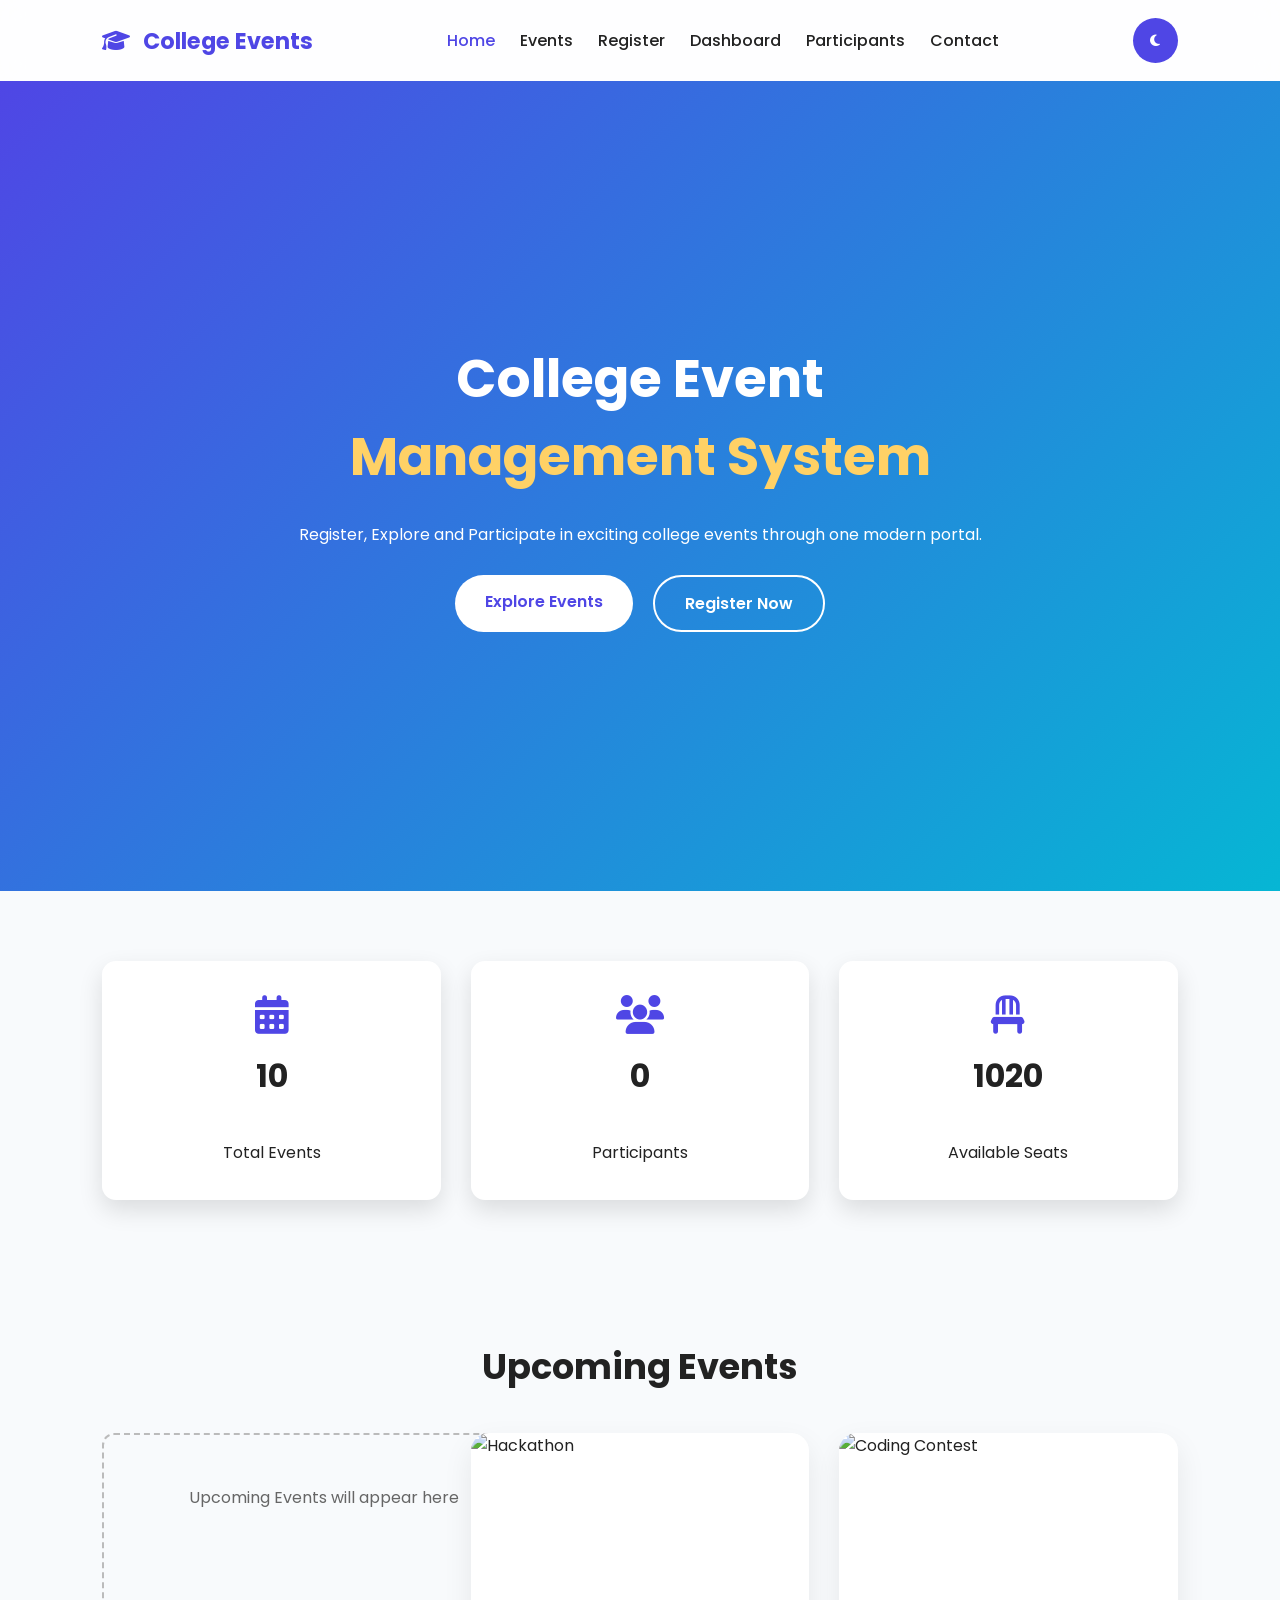
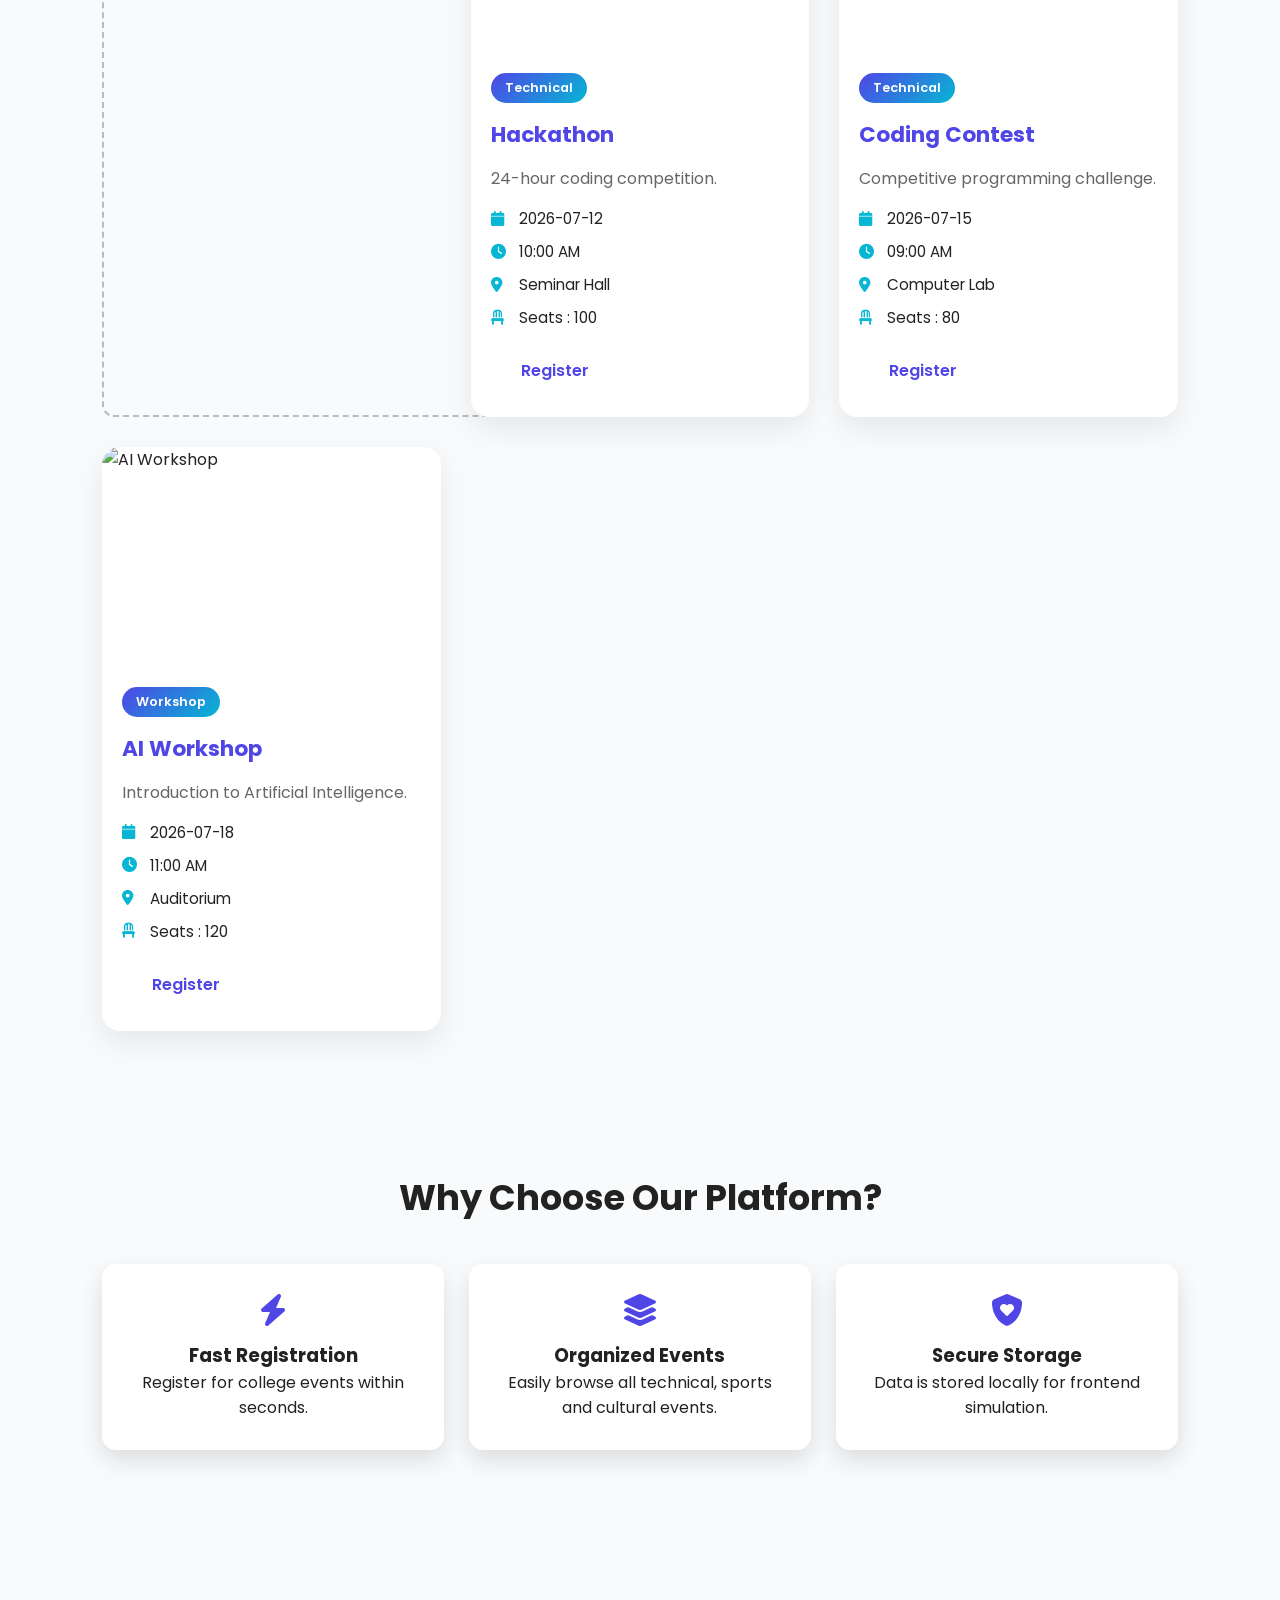
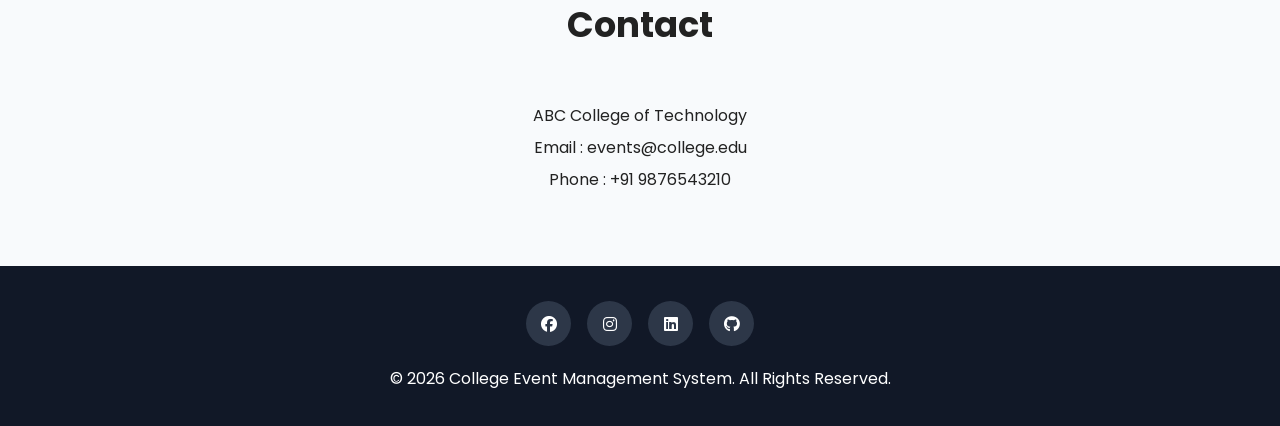
==== index.html @ 49ad4652 "feat: Implement registration functionality with event loading, validation, and participant managemen" ====
<!DOCTYPE html>
<html lang="en">

<head>
    <meta charset="UTF-8">
    <meta name="viewport" content="width=device-width, initial-scale=1.0">

    <title>College Event Management System</title>

    <!-- Google Font -->
    <link rel="preconnect" href="https://fonts.googleapis.com">
    <link rel="preconnect" href="https://fonts.gstatic.com" crossorigin>

    <link href="https://fonts.googleapis.com/css2?family=Poppins:wght@300;400;500;600;700&display=swap"
        rel="stylesheet">

    <!-- Font Awesome -->
    <link rel="stylesheet"
        href="https://cdnjs.cloudflare.com/ajax/libs/font-awesome/6.7.2/css/all.min.css">

    <!-- Main CSS -->
    <link rel="stylesheet" href="style.css">
    <link rel="stylesheet" href="responsive.css">
</head>

<body>

    <!-- ================= NAVBAR ================= -->

    <header class="navbar">

        <div class="logo">
            <i class="fa-solid fa-graduation-cap"></i>
            <span>College Events</span>
        </div>

        <nav>

            <ul class="nav-links">

                <li><a href="index.html" class="active">Home</a></li>

                <li><a href="events.html">Events</a></li>

                <li><a href="register.html">Register</a></li>

                <li><a href="dashboard.html">Dashboard</a></li>

                <li><a href="participants.html">Participants</a></li>

                <li><a href="#contact">Contact</a></li>

            </ul>

        </nav>

        <button id="darkModeBtn" aria-label="Dark Mode">
            <i class="fa-solid fa-moon"></i>
        </button>

    </header>

    <!-- ================= HERO ================= -->

    <section class="hero">

        <div class="hero-content">

            <h1>
                College Event
                <span>Management System</span>
            </h1>

            <p>
                Register, Explore and Participate in exciting college events
                through one modern portal.
            </p>

            <div class="hero-buttons">

                <a href="events.html" class="btn primary-btn">
                    Explore Events
                </a>

                <a href="register.html" class="btn secondary-btn">
                    Register Now
                </a>

            </div>

        </div>

    </section>

    <!-- ================= STATS ================= -->

    <section class="stats">

        <div class="stat-card">

            <i class="fa-solid fa-calendar-days"></i>

            <h2 id="totalEvents">0</h2>

            <p>Total Events</p>

        </div>

        <div class="stat-card">

            <i class="fa-solid fa-users"></i>

            <h2 id="totalParticipants">0</h2>

            <p>Participants</p>

        </div>

        <div class="stat-card">

            <i class="fa-solid fa-chair"></i>

            <h2 id="availableSeats">0</h2>

            <p>Available Seats</p>

        </div>

    </section>

    <!-- ================= FEATURED EVENTS ================= -->

    <section class="featured">

        <h2>Upcoming Events</h2>

        <div id="featuredEvents" class="event-grid">

            <!-- Event Cards will be loaded using JavaScript -->

        </div>

    </section>

    <!-- ================= ABOUT ================= -->

    <section class="about">

        <h2>Why Choose Our Platform?</h2>

        <div class="about-grid">

            <div class="about-card">

                <i class="fa-solid fa-bolt"></i>

                <h3>Fast Registration</h3>

                <p>
                    Register for college events within seconds.
                </p>

            </div>

            <div class="about-card">

                <i class="fa-solid fa-layer-group"></i>

                <h3>Organized Events</h3>

                <p>
                    Easily browse all technical, sports and cultural events.
                </p>

            </div>

            <div class="about-card">

                <i class="fa-solid fa-shield-heart"></i>

                <h3>Secure Storage</h3>

                <p>
                    Data is stored locally for frontend simulation.
                </p>

            </div>

        </div>

    </section>

    <!-- ================= CONTACT ================= -->

    <section id="contact" class="contact">

        <h2>Contact</h2>

        <p>ABC College of Technology</p>

        <p>Email : events@college.edu</p>

        <p>Phone : +91 9876543210</p>

    </section>

    <!-- ================= FOOTER ================= -->

    <footer>

        <div class="social-icons">

            <a href="#"><i class="fab fa-facebook"></i></a>

            <a href="#"><i class="fab fa-instagram"></i></a>

            <a href="#"><i class="fab fa-linkedin"></i></a>

            <a href="#"><i class="fab fa-github"></i></a>

        </div>

        <p>
            © 2026 College Event Management System.
            All Rights Reserved.
        </p>

    </footer>

    <!-- ================= BACK TO TOP ================= -->

    <button id="backToTop" aria-label="Back To Top">

        <i class="fa-solid fa-arrow-up"></i>

    </button>

    <!-- Main JavaScript -->

    <script src="storage.js"></script>
    <script src="app.js"></script>

</body>

</html>
---- style.css ----
/* ==========================================================
   College Event Management System
   Main Stylesheet
   Author: Your Name
   Description:
   Global styles for Home Page
========================================================== */

/* ===========================
   Google Font
=========================== */
@import url('https://fonts.googleapis.com/css2?family=Poppins:wght@300;400;500;600;700&display=swap');

/* ===========================
   CSS Variables
=========================== */

:root{

    --primary:#4F46E5;
    --secondary:#06B6D4;
    --success:#22C55E;
    --danger:#EF4444;

    --dark:#111827;
    --light:#F8FAFC;

    --text:#222;
    --white:#fff;

    --radius:14px;

    --shadow:
    0 10px 25px rgba(0,0,0,.12);

    --transition:.35s ease;

}

/* Dark Mode */

body.dark{

    --light:#111827;
    --white:#1E293B;
    --text:#F8FAFC;

}

/* ===========================
   Reset
=========================== */

*{

    margin:0;
    padding:0;
    box-sizing:border-box;

}

html{

    scroll-behavior:smooth;

}

body{

    font-family:'Poppins',sans-serif;
    background:var(--light);
    color:var(--text);

}

/* ===========================
   Links
=========================== */

a{

    text-decoration:none;
    color:inherit;

}

ul{

    list-style:none;

}

/* ===========================
   Navbar
=========================== */

.navbar{

    position:sticky;
    top:0;

    display:flex;
    justify-content:space-between;
    align-items:center;

    padding:18px 8%;

    background:rgba(255,255,255,.8);

    backdrop-filter:blur(12px);

    z-index:1000;

    box-shadow:0 2px 15px rgba(0,0,0,.08);

}

.logo{

    font-size:1.4rem;
    font-weight:700;

    color:var(--primary);

}

.logo i{

    margin-right:8px;

}

.nav-links{

    display:flex;
    gap:25px;

}

.nav-links a{

    font-weight:500;
    transition:var(--transition);

}

.nav-links a:hover,
.nav-links .active{

    color:var(--primary);

}

#darkModeBtn{

    border:none;
    background:var(--primary);

    color:#fff;

    width:45px;
    height:45px;

    border-radius:50%;

    cursor:pointer;

    transition:var(--transition);

}

#darkModeBtn:hover{

    transform:rotate(180deg);

}

/* ===========================
   Hero Section
=========================== */

.hero{

    min-height:90vh;

    display:flex;
    justify-content:center;
    align-items:center;

    text-align:center;

    padding:50px;

    background:
    linear-gradient(135deg,
    var(--primary),
    var(--secondary));

    color:white;

}

.hero-content{

    max-width:750px;

}

.hero h1{

    font-size:3.3rem;

    animation:fadeDown 1s;

}

.hero h1 span{

    display:block;
    color:#FFD166;

}

.hero p{

    margin:25px 0;
    line-height:1.8;

}

.hero-buttons{

    display:flex;
    justify-content:center;
    gap:20px;
    flex-wrap:wrap;

}

/* ===========================
   Buttons
=========================== */

.btn{

    padding:14px 30px;

    border-radius:50px;

    font-weight:600;

    transition:.35s;

    display:inline-block;

}

.primary-btn{

    background:white;
    color:var(--primary);

}

.secondary-btn{

    border:2px solid white;
    color:white;

}

.btn:hover{

    transform:translateY(-4px);

    box-shadow:var(--shadow);

}

/* ===========================
   Statistics
=========================== */

.stats{

    display:grid;

    grid-template-columns:
    repeat(auto-fit,minmax(220px,1fr));

    gap:30px;

    padding:70px 8%;

}

.stat-card{

    background:var(--white);

    border-radius:var(--radius);

    padding:35px;

    text-align:center;

    box-shadow:var(--shadow);

    transition:var(--transition);

}

.stat-card:hover{

    transform:translateY(-8px);

}

.stat-card i{

    font-size:2.4rem;

    color:var(--primary);

    margin-bottom:18px;

}

.stat-card h2{

    font-size:2rem;

}

/* ===========================
   Sections
=========================== */

section{

    padding:70px 8%;

}

section h2{

    text-align:center;
    margin-bottom:40px;

    font-size:2.2rem;

}

/* ===========================
   Featured Events
=========================== */

.event-grid{

    display:grid;

    grid-template-columns:
    repeat(auto-fit,minmax(280px,1fr));

    gap:30px;

}

/* Empty cards placeholder */

.event-grid::before{

    content:"Upcoming Events will appear here";

    width:100%;

    padding:50px;

    text-align:center;

    border:2px dashed #bbb;

    border-radius:12px;

    color:#666;

}

/* ===========================
   About
=========================== */

.about-grid{

    display:grid;

    grid-template-columns:
    repeat(auto-fit,minmax(250px,1fr));

    gap:25px;

}

.about-card{

    background:var(--white);

    border-radius:var(--radius);

    padding:30px;

    text-align:center;

    box-shadow:var(--shadow);

    transition:.3s;

}

.about-card:hover{

    transform:translateY(-8px);

}

.about-card i{

    font-size:2rem;

    color:var(--primary);

    margin-bottom:15px;

}

/* ===========================
   Contact
=========================== */

.contact{

    text-align:center;

    line-height:2;

}

/* ===========================
   Footer
=========================== */

footer{

    background:var(--dark);

    color:white;

    text-align:center;

    padding:35px;

}

.social-icons{

    margin-bottom:20px;

}

.social-icons a{

    width:45px;
    height:45px;

    display:inline-flex;

    justify-content:center;
    align-items:center;

    background:#2d3748;

    border-radius:50%;

    margin:0 6px;

    transition:.35s;

}

.social-icons a:hover{

    background:var(--primary);

    transform:translateY(-5px);

}

/* ===========================
   Back To Top
=========================== */

#backToTop{

    position:fixed;

    right:25px;
    bottom:25px;

    width:50px;
    height:50px;

    border:none;

    border-radius:50%;

    background:var(--primary);

    color:white;

    cursor:pointer;

    display:none;

    box-shadow:var(--shadow);

}

/* ===========================
   Glassmorphism Utility
=========================== */

.glass{

    background:rgba(255,255,255,.15);

    backdrop-filter:blur(15px);

    border:1px solid rgba(255,255,255,.25);

}

/* ===========================
   Animations
=========================== */

@keyframes fadeDown{

    from{

        opacity:0;
        transform:translateY(-40px);

    }

    to{

        opacity:1;
        transform:translateY(0);

    }

}

@keyframes fadeUp{

    from{

        opacity:0;
        transform:translateY(40px);

    }

    to{

        opacity:1;
        transform:translateY(0);

    }

}

.fade-up{

    animation:fadeUp .8s ease;

}
/* ==========================================================
   EVENT CARD
========================================================== */

.event-card{

    background:var(--white);

    border-radius:18px;

    overflow:hidden;

    box-shadow:0 12px 30px rgba(0,0,0,.08);

    transition:all .35s ease;

    display:flex;

    flex-direction:column;

}

.event-card:hover{

    transform:translateY(-10px);

    box-shadow:0 20px 45px rgba(0,0,0,.18);

}

.event-image{

    width:100%;

    height:220px;

    object-fit:cover;

}

.event-content{

    padding:20px;

    display:flex;

    flex-direction:column;

    gap:15px;

}

.event-content h3{

    font-size:1.35rem;

    color:var(--primary);

}

.event-content p{

    color:#666;

    line-height:1.6;

}

.event-content ul{

    display:flex;

    flex-direction:column;

    gap:10px;

}

.event-content li{

    display:flex;

    align-items:center;

    gap:10px;

    font-size:.95rem;

}

.event-content li i{

    color:var(--secondary);

    width:18px;

}

/* ==========================================================
   CATEGORY BADGE
========================================================== */

.event-category{

    display:inline-block;

    width:max-content;

    background:linear-gradient(135deg,var(--primary),var(--secondary));

    color:#fff;

    padding:6px 14px;

    border-radius:50px;

    font-size:.8rem;

    font-weight:600;

}

/* ==========================================================
   TOAST NOTIFICATION
========================================================== */

.toast{

    position:fixed;

    top:30px;

    right:-400px;

    padding:16px 22px;

    color:#fff;

    border-radius:12px;

    font-weight:600;

    box-shadow:0 10px 30px rgba(0,0,0,.25);

    transition:.45s;

    z-index:9999;

}

.toast.show{

    right:25px;

}

/* ==========================================================
   BUTTON RIPPLE
========================================================== */

.btn{

    position:relative;

    overflow:hidden;

}

.btn::after{

    content:"";

    position:absolute;

    left:50%;

    top:50%;

    width:0;

    height:0;

    border-radius:50%;

    background:rgba(255,255,255,.35);

    transform:translate(-50%,-50%);

    transition:.6s;

}

.btn:active::after{

    width:350px;

    height:350px;

}

/* ==========================================================
   LOADING SPINNER
========================================================== */

.loader{

    width:60px;

    height:60px;

    border:6px solid #ddd;

    border-top:6px solid var(--primary);

    border-radius:50%;

    animation:spin 1s linear infinite;

    margin:auto;

}

@keyframes spin{

    from{

        transform:rotate(0deg);

    }

    to{

        transform:rotate(360deg);

    }

}

/* ==========================================================
   CUSTOM SCROLLBAR
========================================================== */

::-webkit-scrollbar{

    width:10px;

}

::-webkit-scrollbar-thumb{

    background:var(--primary);

    border-radius:20px;

}

::-webkit-scrollbar-track{

    background:#ececec;

}

/* ==========================================================
   SECTION ANIMATION
========================================================== */

.fade-up{

    animation:fadeUp .8s ease both;

}

.zoom-in{

    animation:zoomIn .8s ease both;

}

@keyframes zoomIn{

    from{

        opacity:0;

        transform:scale(.8);

    }

    to{

        opacity:1;

        transform:scale(1);

    }

}

/* ==========================================================
   GLASS CARD
========================================================== */

.glass-card{

    background:rgba(255,255,255,.15);

    backdrop-filter:blur(15px);

    border:1px solid rgba(255,255,255,.25);

    border-radius:20px;

}

/* ==========================================================
   HOVER EFFECTS
========================================================== */

.stat-card,
.about-card,
.event-card{

    transition:transform .35s ease,
               box-shadow .35s ease;

}

.stat-card:hover,
.about-card:hover,
.event-card:hover{

    transform:translateY(-8px);

}

/* ==========================================================
   IMAGE HOVER ZOOM
========================================================== */

.event-card{

    overflow:hidden;

}

.event-image{

    transition:.45s;

}

.event-card:hover .event-image{

    transform:scale(1.08);

}
/* ==========================================================
   FORM STYLES
========================================================== */

.form-section{

    max-width:900px;

    margin:60px auto;

    background:var(--white);

    padding:40px;

    border-radius:20px;

    box-shadow:0 12px 35px rgba(0,0,0,.12);

}

.form-title{

    text-align:center;

    margin-bottom:30px;

    color:var(--primary);

}

.form-grid{

    display:grid;

    grid-template-columns:repeat(auto-fit,minmax(280px,1fr));

    gap:22px;

}

.form-group{

    display:flex;

    flex-direction:column;

}

.form-group label{

    margin-bottom:8px;

    font-weight:600;

}

.form-group input,
.form-group select,
.form-group textarea{

    padding:14px;

    border:2px solid #ddd;

    border-radius:12px;

    font-size:15px;

    font-family:inherit;

    transition:.3s;

    background:#fff;

}

.form-group textarea{

    resize:vertical;

    min-height:120px;

}

.form-group input:focus,
.form-group select:focus,
.form-group textarea:focus{

    outline:none;

    border-color:var(--primary);

    box-shadow:0 0 0 4px rgba(79,70,229,.15);

}

.radio-group{

    display:flex;

    gap:20px;

    align-items:center;

    margin-top:10px;

}

.radio-group label{

    font-weight:500;

    cursor:pointer;

}

.checkbox-group{

    display:flex;

    align-items:center;

    gap:12px;

    margin-top:10px;

}

.full-width{

    grid-column:1/-1;

}

.submit-btn{

    width:100%;

    margin-top:20px;

    border:none;

    cursor:pointer;

    font-size:16px;

}

.error{

    color:#EF4444;

    font-size:.85rem;

    margin-top:6px;

    min-height:18px;

}

.success{

    color:#16A34A;

}

.invalid{

    border-color:#EF4444 !important;

}

.valid{

    border-color:#22C55E !important;

}

/* ==========================================================
   SEARCH & FILTER SECTION
========================================================== */

.search-section{

    background:#f8fafc;

}

.filter-container{

    display:grid;

    grid-template-columns:
    repeat(auto-fit,minmax(220px,1fr));

    gap:18px;

    margin-top:30px;

}

.filter-container input,
.filter-container select{

    padding:14px;

    border:2px solid #ddd;

    border-radius:12px;

    font-size:15px;

}

.filter-container input:focus,
.filter-container select:focus{

    outline:none;

    border-color:var(--primary);

}

/* ==========================================================
   RESPONSIVE FORM
========================================================== */

@media(max-width:768px){

    .form-section{

        margin:30px 15px;

        padding:25px;

    }

    .form-grid{

        grid-template-columns:1fr;

    }

}
/* ==========================================================
   PARTICIPANTS TABLE
========================================================== */

.table-wrapper{

    width:100%;

    overflow-x:auto;

    background:var(--white);

    border-radius:20px;

    box-shadow:0 12px 35px rgba(0,0,0,.08);

}

table{

    width:100%;

    border-collapse:collapse;

    min-width:1100px;

}

thead{

    background:linear-gradient(
        135deg,
        var(--primary),
        var(--secondary)
    );

    color:#fff;

}

thead th{

    padding:18px;

    text-align:left;

    font-size:15px;

}

tbody td{

    padding:16px;

    border-bottom:1px solid #eee;

}

tbody tr{

    transition:.3s;

}

tbody tr:hover{

    background:#f8fafc;

}

.edit-btn,
.delete-btn{

    width:40px;

    height:40px;

    padding:0;

    display:inline-flex;

    justify-content:center;

    align-items:center;

    margin-right:8px;

}

.edit-btn{

    background:#22C55E;

    color:#fff;

}

.delete-btn{

    background:#EF4444;

    color:#fff;

}

.edit-btn:hover{

    background:#16A34A;

}

.delete-btn:hover{

    background:#DC2626;

}

/* ==========================================================
   MODAL
========================================================== */

.modal{

    position:fixed;

    inset:0;

    background:rgba(0,0,0,.5);

    display:none;

    justify-content:center;

    align-items:center;

    z-index:9999;

    animation:fadeIn .3s ease;

}

.modal-content{

    width:90%;

    max-width:450px;

    background:var(--white);

    border-radius:20px;

    padding:35px;

    text-align:center;

    box-shadow:0 20px 45px rgba(0,0,0,.25);

}

.modal-content h2{

    margin-bottom:15px;

}

.modal-content p{

    color:#666;

    margin-bottom:30px;

}

.modal-buttons{

    display:flex;

    justify-content:center;

    gap:15px;

}

@keyframes fadeIn{

    from{

        opacity:0;

    }

    to{

        opacity:1;

    }

}

/* ==========================================================
   TABLE RESPONSIVE
========================================================== */

@media(max-width:768px){

    .table-wrapper{

        overflow-x:auto;

    }

}
---- responsive.css ----
/* ==========================================================
   College Event Management System
   Responsive Stylesheet
   Author: Your Name
   Description:
   Responsive design for all screen sizes.
========================================================== */

/* ===========================
   Large Laptops (≤1200px)
=========================== */

@media (max-width:1200px){

    .navbar{
        padding:18px 5%;
    }

    section{
        padding:60px 5%;
    }

    .hero h1{
        font-size:3rem;
    }

}

/* ===========================
   Tablets (≤992px)
=========================== */

@media (max-width:992px){

    .navbar{
        flex-direction:column;
        gap:20px;
    }

    .nav-links{
        flex-wrap:wrap;
        justify-content:center;
        gap:18px;
    }

    .hero{
        min-height:80vh;
        padding:60px 30px;
    }

    .hero h1{
        font-size:2.6rem;
    }

    .hero p{
        font-size:1rem;
    }

    .stats{
        grid-template-columns:
        repeat(2,1fr);
    }

    .event-grid{
        grid-template-columns:
        repeat(2,1fr);
    }

    .about-grid{
        grid-template-columns:
        repeat(2,1fr);
    }

}

/* ===========================
   Mobile Devices (≤768px)
=========================== */

@media (max-width:768px){

    html{
        font-size:15px;
    }

    body{
        overflow-x:hidden;
    }

    .navbar{

        padding:15px;

    }

    .logo{

        font-size:1.2rem;

    }

    .nav-links{

        flex-direction:column;

        align-items:center;

        width:100%;

        gap:12px;

    }

    .hero{

        min-height:75vh;

        padding:50px 20px;

    }

    .hero h1{

        font-size:2.2rem;

    }

    .hero-buttons{

        flex-direction:column;

        align-items:center;

    }

    .btn{

        width:220px;

        text-align:center;

    }

    .stats{

        grid-template-columns:1fr;

    }

    .event-grid{

        grid-template-columns:1fr;

    }

    .about-grid{

        grid-template-columns:1fr;

    }

    .stat-card,
    .about-card{

        padding:25px;

    }

    footer{

        padding:25px 15px;

    }

}

/* ===========================
   Small Phones (≤480px)
=========================== */

@media (max-width:480px){

    html{

        font-size:14px;

    }

    .hero{

        padding:40px 15px;

    }

    .hero h1{

        font-size:1.8rem;

        line-height:1.3;

    }

    .hero p{

        font-size:.95rem;

    }

    section{

        padding:45px 20px;

    }

    section h2{

        font-size:1.8rem;

    }

    .stat-card h2{

        font-size:1.8rem;

    }

    .btn{

        width:100%;

    }

    .social-icons{

        display:flex;

        justify-content:center;

        flex-wrap:wrap;

        gap:10px;

    }

    #backToTop{

        width:45px;

        height:45px;

        right:18px;

        bottom:18px;

    }

}

/* ===========================
   Landscape Phones
=========================== */

@media (max-height:500px) and (orientation:landscape){

    .hero{

        min-height:100vh;

        padding:40px;

    }

}

/* ===========================
   Ultra Wide Screens
=========================== */

@media (min-width:1600px){

    body{

        max-width:1600px;

        margin:auto;

    }

}
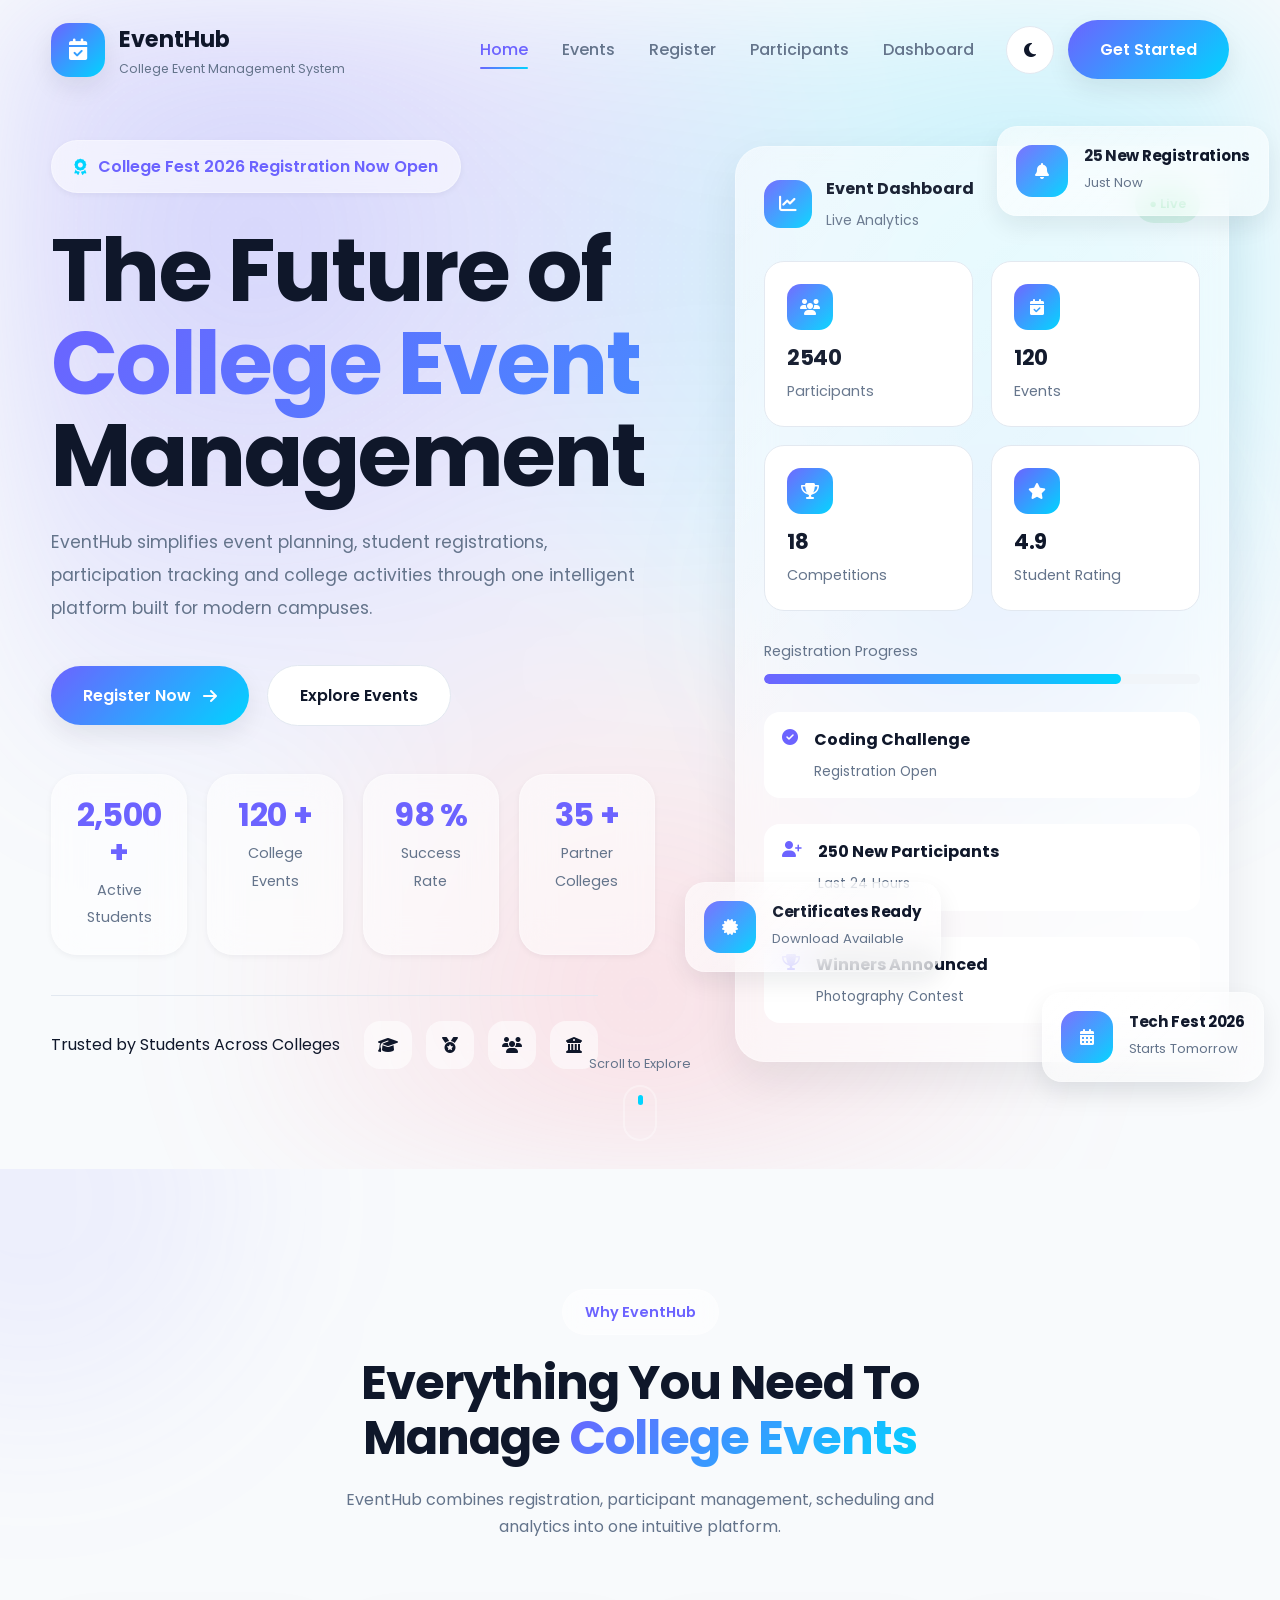
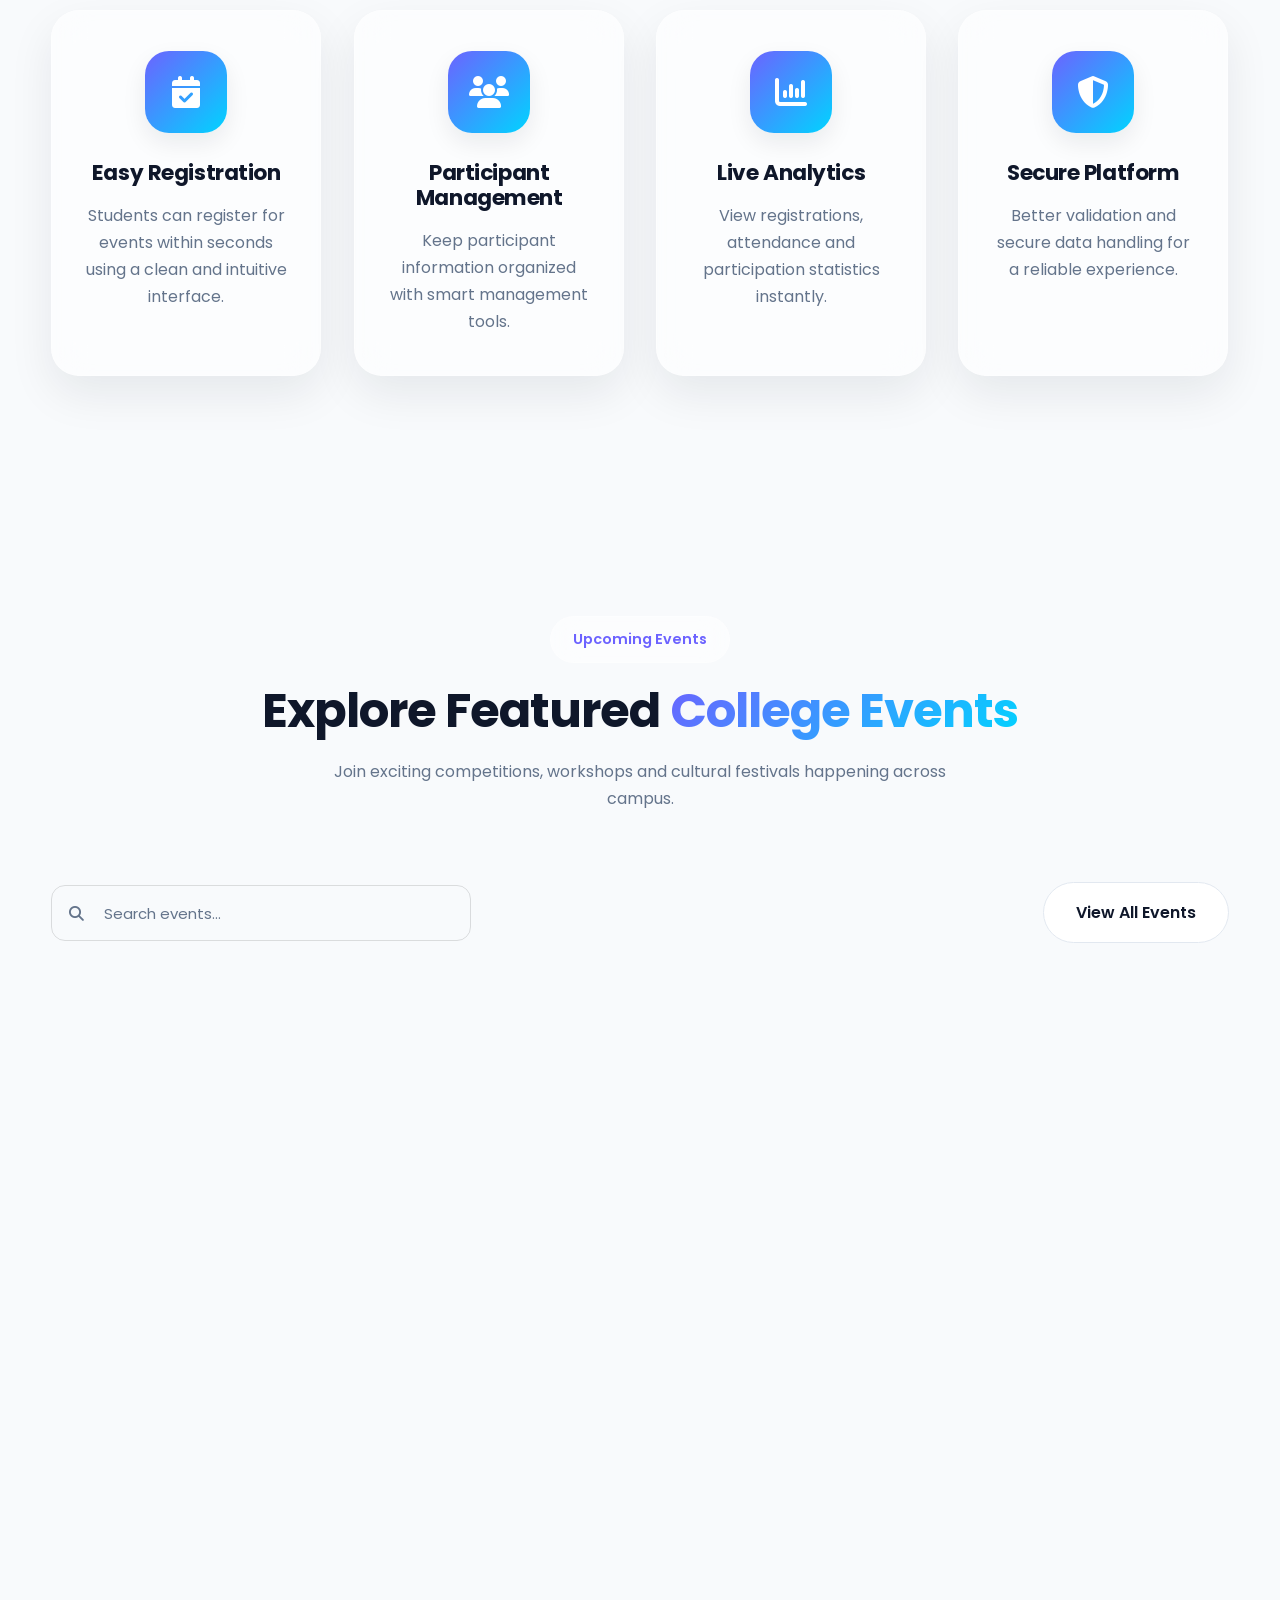
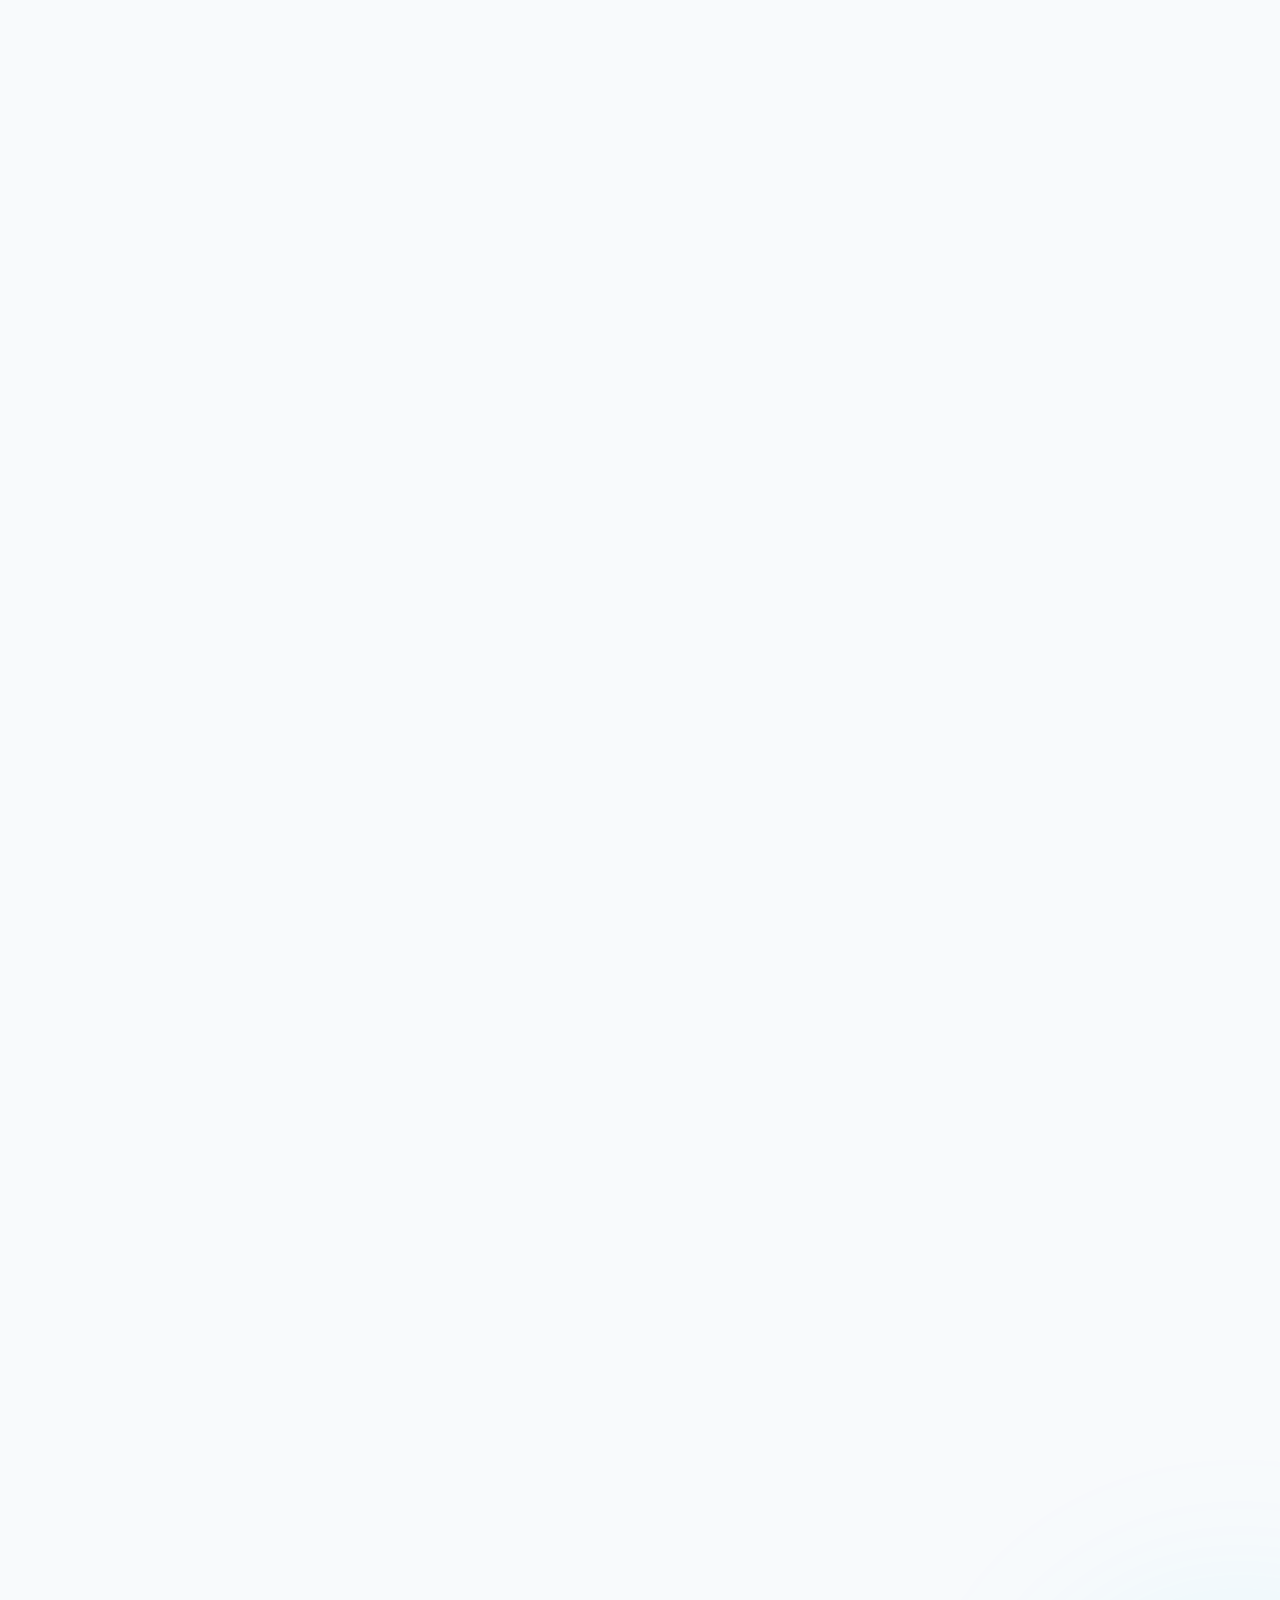
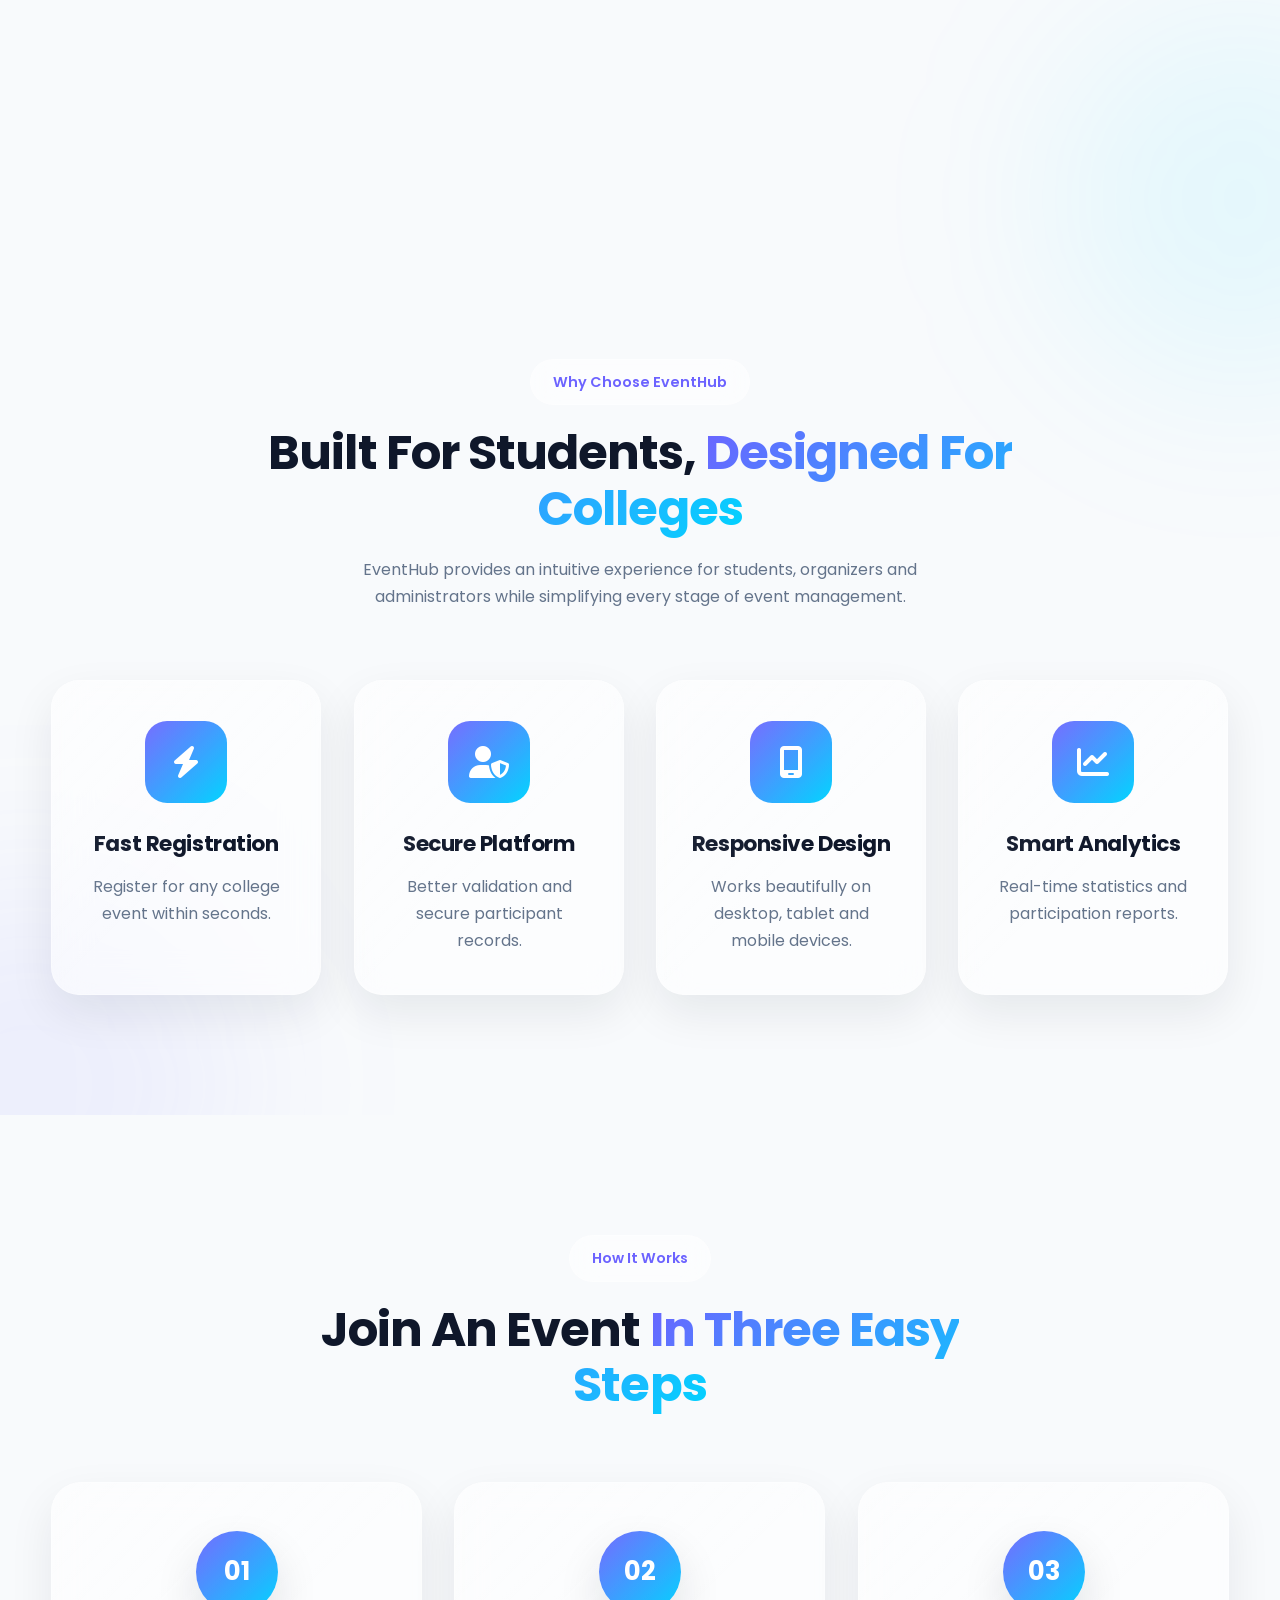
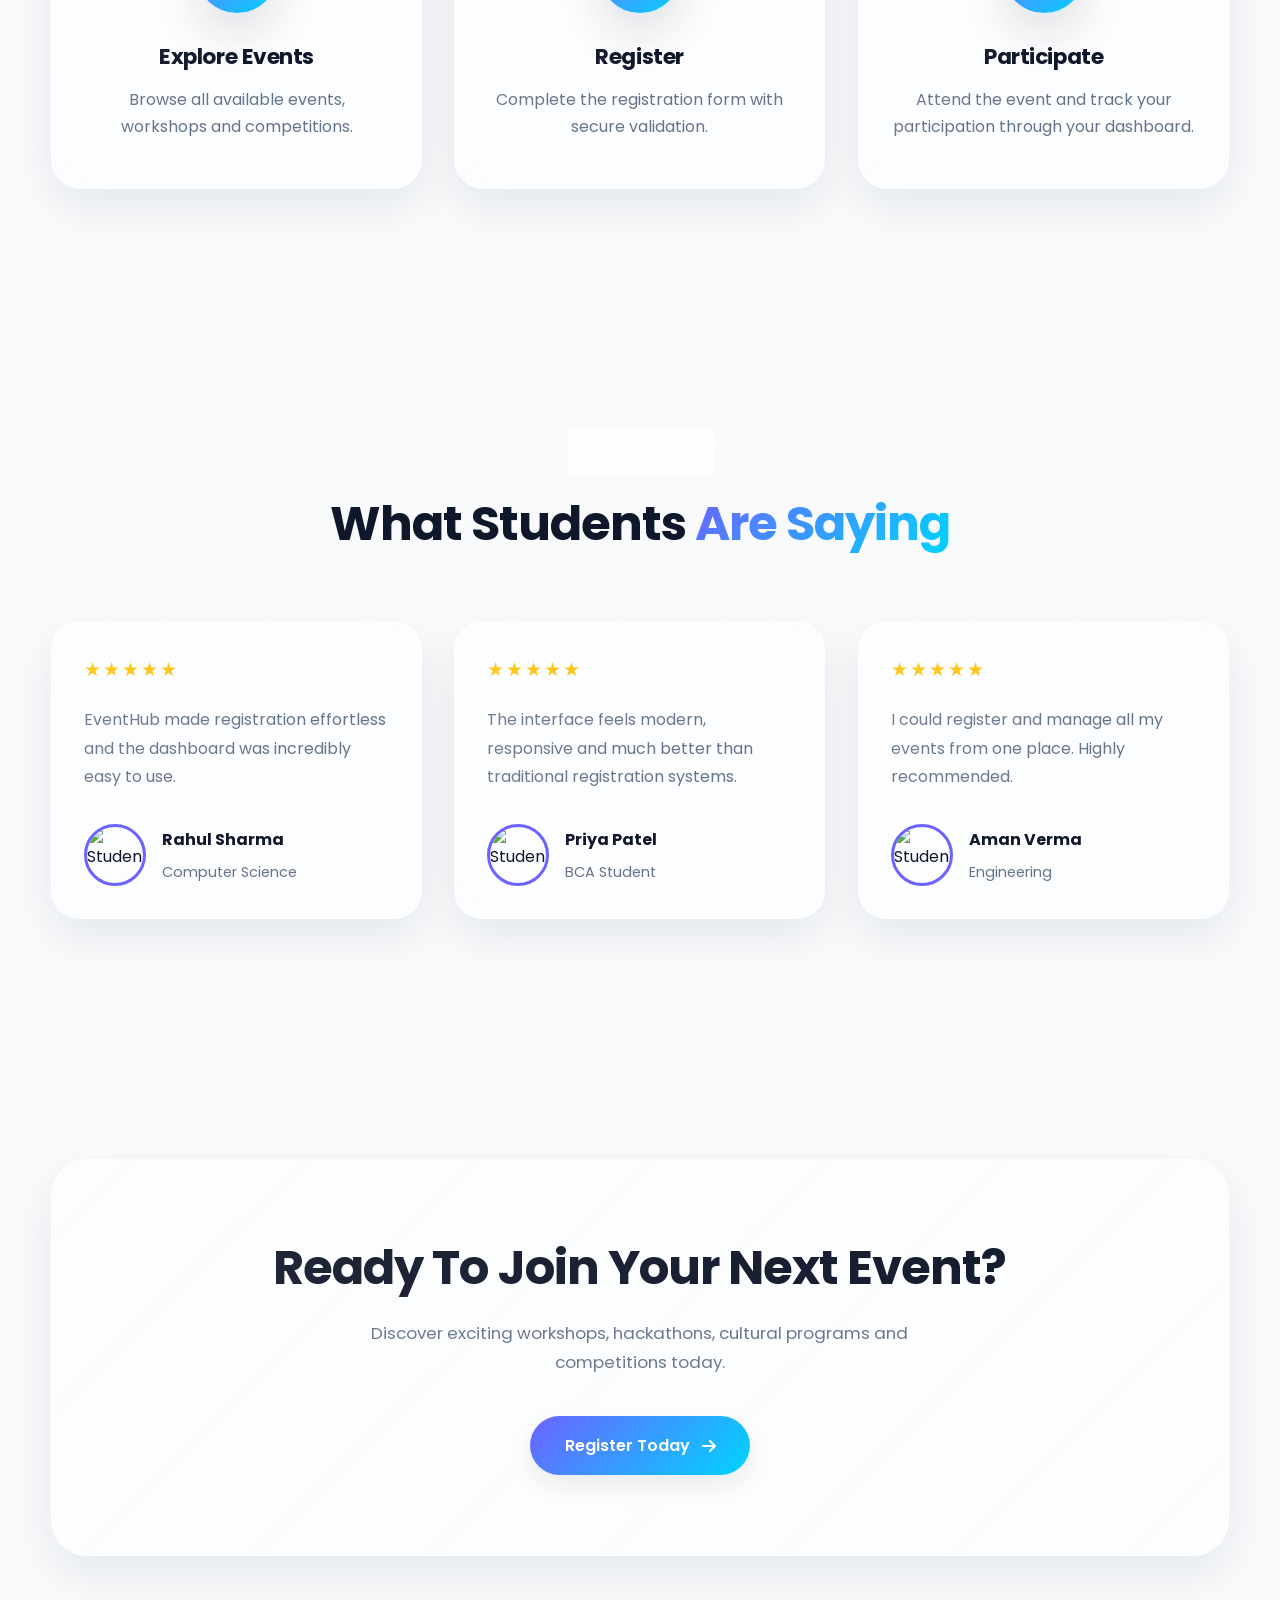
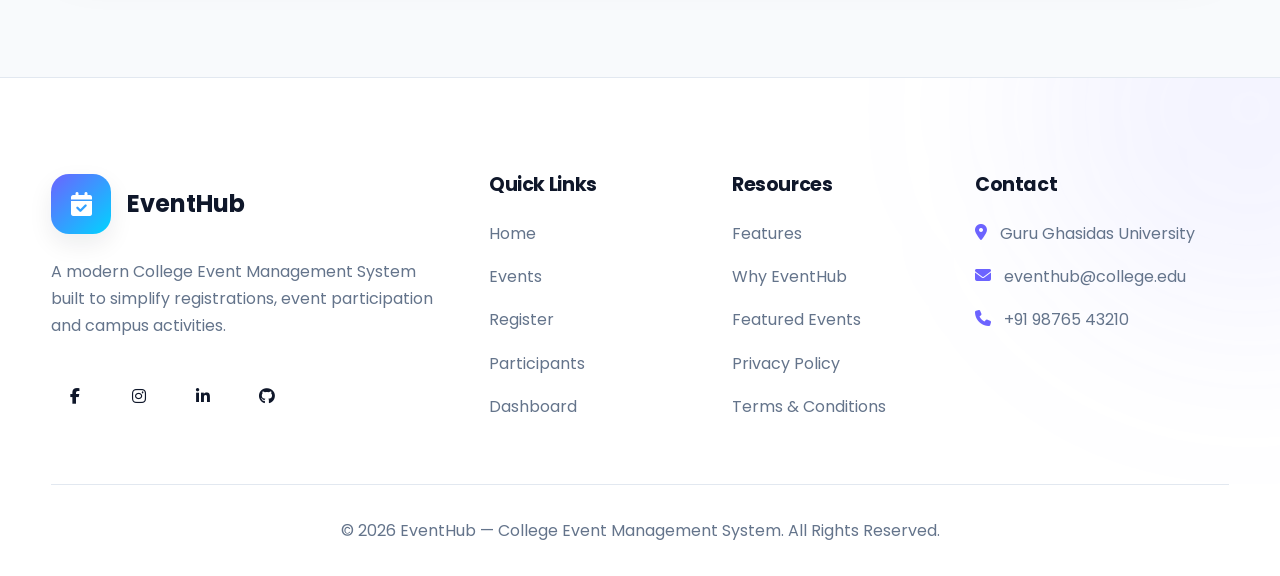
==== commit 21e3c610: "Refactor validation module: Enhance structure and add comprehensive validation methods for registrat" ====
--- a/index.html
+++ b/index.html
@@ -2,244 +2,1740 @@
 <html lang="en">
 
 <head>
+
+    <!-- =========================================
+                BASIC META
+    ========================================== -->
+
     <meta charset="UTF-8">
-    <meta name="viewport" content="width=device-width, initial-scale=1.0">
-
-    <title>College Event Management System</title>
-
-    <!-- Google Font -->
-    <link rel="preconnect" href="https://fonts.googleapis.com">
-    <link rel="preconnect" href="https://fonts.gstatic.com" crossorigin>
-
-    <link href="https://fonts.googleapis.com/css2?family=Poppins:wght@300;400;500;600;700&display=swap"
-        rel="stylesheet">
-
-    <!-- Font Awesome -->
+
+    <meta http-equiv="X-UA-Compatible" content="IE=edge">
+
+    <meta name="viewport"
+          content="width=device-width, initial-scale=1.0">
+
+    <title>
+        EventHub | College Event Management System
+    </title>
+
+    <meta name="description"
+          content="EventHub is a modern College Event Management System that helps students discover, register and participate in college events with an intuitive dashboard and seamless experience.">
+
+    <meta name="keywords"
+          content="College Events, EventHub, Event Management, Student Portal, Registration, Dashboard">
+
+    <meta name="author"
+          content="EventHub">
+
+    <meta name="theme-color"
+          content="#6C63FF">
+
+    <meta name="color-scheme"
+          content="light dark">
+
+    <!-- =========================================
+                OPEN GRAPH
+    ========================================== -->
+
+    <meta property="og:title"
+          content="EventHub">
+
+    <meta property="og:description"
+          content="Modern College Event Management System">
+
+    <meta property="og:type"
+          content="website">
+
+    <meta property="og:image"
+          content="assets/images/preview.png">
+
+    <!-- =========================================
+                FAVICON
+    ========================================== -->
+
+    <link rel="icon"
+          href="assets/images/favicon.png">
+
+    <!-- =========================================
+                GOOGLE FONT
+    ========================================== -->
+
+    <link rel="preconnect"
+          href="https://fonts.googleapis.com">
+
+    <link rel="preconnect"
+          href="https://fonts.gstatic.com"
+          crossorigin>
+
+    <link href="https://fonts.googleapis.com/css2?family=Poppins:wght@300;400;500;600;700;800&display=swap"
+          rel="stylesheet">
+
+    <!-- =========================================
+                FONT AWESOME
+    ========================================== -->
+
     <link rel="stylesheet"
-        href="https://cdnjs.cloudflare.com/ajax/libs/font-awesome/6.7.2/css/all.min.css">
-
-    <!-- Main CSS -->
-    <link rel="stylesheet" href="style.css">
-    <link rel="stylesheet" href="responsive.css">
+          href="https://cdnjs.cloudflare.com/ajax/libs/font-awesome/6.7.2/css/all.min.css">
+
+    <!-- =========================================
+                CSS
+    ========================================== -->
+
+    <link rel="stylesheet"
+          href="style.css">
+
 </head>
 
 <body>
 
-    <!-- ================= NAVBAR ================= -->
-
-    <header class="navbar">
-
-        <div class="logo">
-            <i class="fa-solid fa-graduation-cap"></i>
-            <span>College Events</span>
-        </div>
-
-        <nav>
+<!-- =========================================
+                PAGE LOADER
+========================================== -->
+
+<div class="loader-wrapper"
+     id="loader">
+
+    <div class="loader">
+
+        <div class="loader-ring"></div>
+
+        <div class="loader-logo">
+
+            <i class="fa-solid fa-calendar-check"></i>
+
+        </div>
+
+    </div>
+
+    <h2>
+
+        EventHub
+
+    </h2>
+
+    <p>
+
+        College Event Management System
+
+    </p>
+
+</div>
+
+
+<!-- =========================================
+                NAVBAR
+========================================== -->
+
+<header class="navbar">
+
+    <div class="container navbar-container">
+
+        <!-- Logo -->
+
+        <a href="index.html"
+           class="logo"
+           aria-label="EventHub Home">
+
+            <div class="logo-icon">
+
+                <i class="fa-solid fa-calendar-check"></i>
+
+            </div>
+
+            <div class="logo-text">
+
+                <span class="brand">
+
+                    EventHub
+
+                </span>
+
+                <small>
+
+                    College Event Management System
+
+                </small>
+
+            </div>
+
+        </a>
+
+
+        <!-- Navigation -->
+
+        <nav
+            class="nav-menu"
+            id="navMenu"
+            aria-label="Primary Navigation">
 
             <ul class="nav-links">
 
-                <li><a href="index.html" class="active">Home</a></li>
-
-                <li><a href="events.html">Events</a></li>
-
-                <li><a href="register.html">Register</a></li>
-
-                <li><a href="dashboard.html">Dashboard</a></li>
-
-                <li><a href="participants.html">Participants</a></li>
-
-                <li><a href="#contact">Contact</a></li>
+                <li>
+
+                    <a href="index.html"
+                       class="active">
+
+                        Home
+
+                    </a>
+
+                </li>
+
+                <li>
+
+                    <a href="events.html">
+
+                        Events
+
+                    </a>
+
+                </li>
+
+                <li>
+
+                    <a href="register.html">
+
+                        Register
+
+                    </a>
+
+                </li>
+
+                <li>
+
+                    <a href="participants.html">
+
+                        Participants
+
+                    </a>
+
+                </li>
+
+                <li>
+
+                    <a href="dashboard.html">
+
+                        Dashboard
+
+                    </a>
+
+                </li>
 
             </ul>
 
         </nav>
 
-        <button id="darkModeBtn" aria-label="Dark Mode">
-            <i class="fa-solid fa-moon"></i>
-        </button>
-
-    </header>
-
-    <!-- ================= HERO ================= -->
-
-    <section class="hero">
-
-        <div class="hero-content">
+
+        <!-- Right Side -->
+
+        <div class="nav-actions">
+
+            <!-- Theme -->
+
+            <button
+                id="darkModeBtn"
+                class="theme-btn"
+                aria-label="Toggle Dark Mode">
+
+                <i class="fa-solid fa-moon"></i>
+
+            </button>
+
+            <!-- CTA -->
+
+            <a href="register.html"
+               class="btn nav-btn">
+
+                Get Started
+
+            </a>
+
+            <!-- Mobile -->
+
+            <button
+                class="menu-toggle"
+                id="menuToggle"
+                aria-label="Open Navigation">
+
+                <span></span>
+
+                <span></span>
+
+                <span></span>
+
+            </button>
+
+        </div>
+
+    </div>
+
+</header>
+
+
+<!-- =========================================
+                MAIN CONTENT
+========================================== -->
+
+<main>
+    <!-- ==========================================================
+                        HERO SECTION
+=========================================================== -->
+
+<section class="hero" id="home">
+
+    <!-- Decorative Background -->
+
+    <div class="hero-bg"></div>
+
+    <div class="hero-grid"></div>
+
+    <div class="hero-noise"></div>
+
+    <div class="container hero-container">
+
+        <!-- =====================================
+                    HERO LEFT
+        ====================================== -->
+
+        <div class="hero-left">
+
+            <!-- Hero Badge -->
+
+            <div class="hero-badge">
+
+                <i class="fa-solid fa-award"></i>
+
+                <span>
+
+                    College Fest 2026 Registration Now Open
+
+                </span>
+
+            </div>
+
+            <!-- Heading -->
 
             <h1>
-                College Event
-                <span>Management System</span>
+
+                The Future of
+
+                <span>
+
+                    College Event
+
+                </span>
+
+                Management
+
             </h1>
 
+            <!-- Description -->
+
             <p>
-                Register, Explore and Participate in exciting college events
-                through one modern portal.
+
+                EventHub simplifies event planning, student registrations,
+
+                participation tracking and college activities through one
+
+                intelligent platform built for modern campuses.
+
             </p>
 
+            <!-- CTA -->
+
             <div class="hero-buttons">
 
-                <a href="events.html" class="btn primary-btn">
+                <a href="register.html"
+
+                   class="btn primary-btn">
+
+                    Register Now
+
+                    <i class="fa-solid fa-arrow-right"></i>
+
+                </a>
+
+                <a href="events.html"
+
+                   class="btn secondary-btn">
+
                     Explore Events
+
                 </a>
 
-                <a href="register.html" class="btn secondary-btn">
-                    Register Now
+            </div>
+
+            <!-- Hero Statistics -->
+
+            <div class="hero-stats">
+
+                <article class="hero-stat">
+
+                    <h2>
+
+                        <span class="counter"
+
+                              data-target="2500">
+
+                            0
+
+                        </span>
+
+                        +
+
+                    </h2>
+
+                    <p>
+
+                        Active Students
+
+                    </p>
+
+                </article>
+
+                <article class="hero-stat">
+
+                    <h2>
+
+                        <span class="counter"
+
+                              data-target="120">
+
+                            0
+
+                        </span>
+
+                        +
+
+                    </h2>
+
+                    <p>
+
+                        College Events
+
+                    </p>
+
+                </article>
+
+                <article class="hero-stat">
+
+                    <h2>
+
+                        <span class="counter"
+
+                              data-target="98">
+
+                            0
+
+                        </span>
+
+                        %
+
+                    </h2>
+
+                    <p>
+
+                        Success Rate
+
+                    </p>
+
+                </article>
+
+                <article class="hero-stat">
+
+                    <h2>
+
+                        <span class="counter"
+
+                              data-target="35">
+
+                            0
+
+                        </span>
+
+                        +
+
+                    </h2>
+
+                    <p>
+
+                        Partner Colleges
+
+                    </p>
+
+                </article>
+
+            </div>
+
+            <!-- Trusted -->
+
+            <div class="hero-trusted">
+
+                <span>
+
+                    Trusted by Students Across Colleges
+
+                </span>
+
+                <div class="trusted-icons">
+
+                    <i class="fa-solid fa-graduation-cap"></i>
+
+                    <i class="fa-solid fa-medal"></i>
+
+                    <i class="fa-solid fa-users"></i>
+
+                    <i class="fa-solid fa-building-columns"></i>
+
+                </div>
+
+            </div>
+
+        </div>
+
+        <!-- =====================================
+                    HERO RIGHT
+        ====================================== -->
+
+        <div class="hero-right">
+
+            <!-- Dashboard -->
+
+            <div class="dashboard-preview glass">
+
+                <!-- Dashboard Header -->
+
+                <div class="dashboard-top">
+
+                    <div class="dashboard-title">
+
+                        <i class="fa-solid fa-chart-line"></i>
+
+                        <div>
+
+                            <strong>
+
+                                Event Dashboard
+
+                            </strong>
+
+                            <small>
+
+                                Live Analytics
+
+                            </small>
+
+                        </div>
+
+                    </div>
+
+                    <span class="status online">
+
+                        ● Live
+
+                    </span>
+
+                </div>
+
+                <!-- Analytics -->
+
+                <div class="dashboard-cards">
+
+                    <div class="dash-card">
+
+                        <i class="fa-solid fa-users"></i>
+
+                        <h3>
+
+                            2540
+
+                        </h3>
+
+                        <span>
+
+                            Participants
+
+                        </span>
+
+                    </div>
+
+                    <div class="dash-card">
+
+                        <i class="fa-solid fa-calendar-check"></i>
+
+                        <h3>
+
+                            120
+
+                        </h3>
+
+                        <span>
+
+                            Events
+
+                        </span>
+
+                    </div>
+
+                    <div class="dash-card">
+
+                        <i class="fa-solid fa-trophy"></i>
+
+                        <h3>
+
+                            18
+
+                        </h3>
+
+                        <span>
+
+                            Competitions
+
+                        </span>
+
+                    </div>
+
+                    <div class="dash-card">
+
+                        <i class="fa-solid fa-star"></i>
+
+                        <h3>
+
+                            4.9
+
+                        </h3>
+
+                        <span>
+
+                            Student Rating
+
+                        </span>
+
+                    </div>
+
+                </div>
+
+                <!-- Progress -->
+
+                <div class="dashboard-progress">
+
+                    <span>
+
+                        Registration Progress
+
+                    </span>
+
+                    <div class="progress">
+
+                        <div class="progress-fill"></div>
+
+                             </div>
+                </div>
+
+                <!-- ===============================
+                        RECENT ACTIVITY
+                ================================ -->
+
+                <div class="dashboard-activity">
+
+                    <div class="activity-item">
+
+                        <i class="fa-solid fa-circle-check"></i>
+
+                        <div>
+
+                            <strong>
+
+                                Coding Challenge
+
+                            </strong>
+
+                            <span>
+
+                                Registration Open
+
+                            </span>
+
+                        </div>
+
+                    </div>
+
+                    <div class="activity-item">
+
+                        <i class="fa-solid fa-user-plus"></i>
+
+                        <div>
+
+                            <strong>
+
+                                250 New Participants
+
+                            </strong>
+
+                            <span>
+
+                                Last 24 Hours
+
+                            </span>
+
+                        </div>
+
+                    </div>
+
+                    <div class="activity-item">
+
+                        <i class="fa-solid fa-trophy"></i>
+
+                        <div>
+
+                            <strong>
+
+                                Winners Announced
+
+                            </strong>
+
+                            <span>
+
+                                Photography Contest
+
+                            </span>
+
+                        </div>
+
+                    </div>
+
+                </div>
+
+            </div>
+
+            <!-- =====================================
+                    FLOATING CARDS
+            ====================================== -->
+
+            <div class="floating-card card-one glass">
+
+                <div class="floating-icon">
+
+                    <i class="fa-solid fa-bell"></i>
+
+                </div>
+
+                <div>
+
+                    <h4>
+
+                        25 New Registrations
+
+                    </h4>
+
+                    <span>
+
+                        Just Now
+
+                    </span>
+
+                </div>
+
+            </div>
+
+            <div class="floating-card card-two glass">
+
+                <div class="floating-icon">
+
+                    <i class="fa-solid fa-certificate"></i>
+
+                </div>
+
+                <div>
+
+                    <h4>
+
+                        Certificates Ready
+
+                    </h4>
+
+                    <span>
+
+                        Download Available
+
+                    </span>
+
+                </div>
+
+            </div>
+
+            <div class="floating-card card-three glass">
+
+                <div class="floating-icon">
+
+                    <i class="fa-solid fa-calendar-days"></i>
+
+                </div>
+
+                <div>
+
+                    <h4>
+
+                        Tech Fest 2026
+
+                    </h4>
+
+                    <span>
+
+                        Starts Tomorrow
+
+                    </span>
+
+                </div>
+
+            </div>
+
+        </div>
+
+    </div>
+
+    <!-- =====================================
+                SCROLL INDICATOR
+    ====================================== -->
+
+    <div class="scroll-indicator">
+
+        <span>
+
+            Scroll to Explore
+
+        </span>
+
+        <div class="scroll-mouse">
+
+            <div class="scroll-wheel"></div>
+
+        </div>
+
+    </div>
+
+</section>
+<!-- ================= END HERO ================= -->
+            
+
+<!-- ==========================================================
+                        FEATURES
+=========================================================== -->
+
+<section class="features section" id="features">
+
+    <div class="container">
+
+        <div class="section-header">
+
+            <span class="section-tag">
+
+                Why EventHub
+
+            </span>
+
+            <h2>
+
+                Everything You Need To Manage
+                <span>College Events</span>
+
+            </h2>
+
+            <p>
+
+                EventHub combines registration, participant management,
+                scheduling and analytics into one intuitive platform.
+
+            </p>
+
+        </div>
+
+        <div class="features-grid">
+
+            <!-- Feature -->
+
+            <article class="feature-card glass">
+
+                <div class="feature-icon">
+
+                    <i class="fa-solid fa-calendar-check"></i>
+
+                </div>
+
+                <h3>
+
+                    Easy Registration
+
+                </h3>
+
+                <p>
+
+                    Students can register for events
+                    within seconds using a clean and
+                    intuitive interface.
+
+                </p>
+
+            </article>
+
+            <!-- Feature -->
+
+            <article class="feature-card glass">
+
+                <div class="feature-icon">
+
+                    <i class="fa-solid fa-users"></i>
+
+                </div>
+
+                <h3>
+
+                    Participant Management
+
+                </h3>
+
+                <p>
+
+                    Keep participant information
+                    organized with smart management
+                    tools.
+
+                </p>
+
+            </article>
+
+            <!-- Feature -->
+
+            <article class="feature-card glass">
+
+                <div class="feature-icon">
+
+                    <i class="fa-solid fa-chart-column"></i>
+
+                </div>
+
+                <h3>
+
+                    Live Analytics
+
+                </h3>
+
+                <p>
+
+                    View registrations, attendance
+                    and participation statistics
+                    instantly.
+
+                </p>
+
+            </article>
+
+            <!-- Feature -->
+
+            <article class="feature-card glass">
+
+                <div class="feature-icon">
+
+                    <i class="fa-solid fa-shield-halved"></i>
+
+                </div>
+
+                <h3>
+
+                    Secure Platform
+
+                </h3>
+
+                <p>
+
+                    Better validation and secure
+                    data handling for a reliable
+                    experience.
+
+                </p>
+
+            </article>
+
+        </div>
+
+    </div>
+
+</section>
+
+
+
+<!-- ==========================================================
+                    FEATURED EVENTS
+=========================================================== -->
+
+<section class="featured-events section"
+         id="events">
+
+    <div class="container">
+
+        <div class="section-header">
+
+            <span class="section-tag">
+
+                Upcoming Events
+
+            </span>
+
+            <h2>
+
+                Explore Featured
+                <span>College Events</span>
+
+            </h2>
+
+            <p>
+
+                Join exciting competitions,
+                workshops and cultural festivals
+                happening across campus.
+
+            </p>
+
+        </div>
+
+        <!-- Search -->
+
+        <div class="event-toolbar">
+
+            <div class="search-box">
+
+                <i class="fa-solid fa-magnifying-glass"></i>
+
+                <input
+
+                    type="text"
+
+                    id="eventSearch"
+
+                    placeholder="Search events...">
+
+            </div>
+
+            <a href="events.html"
+
+               class="btn secondary-btn">
+
+                View All Events
+
+            </a>
+
+        </div>
+
+        <!-- Dynamic Events -->
+
+        <div class="events-grid"
+
+             id="featuredEvents">
+
+            <!-- JavaScript will load event cards -->
+
+        </div>
+
+    </div>
+
+</section>
+
+<!-- ==========================================================
+                    WHY CHOOSE EVENTHUB
+=========================================================== -->
+
+<section class="why-us section" id="why-us">
+
+    <div class="container">
+
+        <div class="section-header">
+
+            <span class="section-tag">
+
+                Why Choose EventHub
+
+            </span>
+
+            <h2>
+
+                Built For Students,
+                <span>Designed For Colleges</span>
+
+            </h2>
+
+            <p>
+
+                EventHub provides an intuitive experience for students,
+                organizers and administrators while simplifying every
+                stage of event management.
+
+            </p>
+
+        </div>
+
+        <div class="why-grid">
+
+            <article class="why-card glass">
+
+                <i class="fa-solid fa-bolt"></i>
+
+                <h3>Fast Registration</h3>
+
+                <p>
+
+                    Register for any college event within seconds.
+
+                </p>
+
+            </article>
+
+            <article class="why-card glass">
+
+                <i class="fa-solid fa-user-shield"></i>
+
+                <h3>Secure Platform</h3>
+
+                <p>
+
+                    Better validation and secure participant records.
+
+                </p>
+
+            </article>
+
+            <article class="why-card glass">
+
+                <i class="fa-solid fa-mobile-screen"></i>
+
+                <h3>Responsive Design</h3>
+
+                <p>
+
+                    Works beautifully on desktop,
+                    tablet and mobile devices.
+
+                </p>
+
+            </article>
+
+            <article class="why-card glass">
+
+                <i class="fa-solid fa-chart-line"></i>
+
+                <h3>Smart Analytics</h3>
+
+                <p>
+
+                    Real-time statistics and participation reports.
+
+                </p>
+
+            </article>
+
+        </div>
+
+    </div>
+
+</section>
+
+
+
+<!-- ==========================================================
+                    HOW IT WORKS
+=========================================================== -->
+
+<section class="workflow section">
+
+    <div class="container">
+
+        <div class="section-header">
+
+            <span class="section-tag">
+
+                How It Works
+
+            </span>
+
+            <h2>
+
+                Join An Event
+                <span>In Three Easy Steps</span>
+
+            </h2>
+
+        </div>
+
+        <div class="workflow-grid">
+
+            <article class="step-card glass">
+
+                <div class="step-number">
+
+                    01
+
+                </div>
+
+                <h3>
+
+                    Explore Events
+
+                </h3>
+
+                <p>
+
+                    Browse all available events,
+                    workshops and competitions.
+
+                </p>
+
+            </article>
+
+            <article class="step-card glass">
+
+                <div class="step-number">
+
+                    02
+
+                </div>
+
+                <h3>
+
+                    Register
+
+                </h3>
+
+                <p>
+
+                    Complete the registration
+                    form with secure validation.
+
+                </p>
+
+            </article>
+
+            <article class="step-card glass">
+
+                <div class="step-number">
+
+                    03
+
+                </div>
+
+                <h3>
+
+                    Participate
+
+                </h3>
+
+                <p>
+
+                    Attend the event and track
+                    your participation through
+                    your dashboard.
+
+                </p>
+
+            </article>
+
+        </div>
+
+    </div>
+
+</section>
+
+
+
+<!-- ==========================================================
+                    TESTIMONIALS
+=========================================================== -->
+
+<section class="testimonials section">
+
+    <div class="container">
+
+        <div class="section-header">
+
+            <span class="section-tag">
+
+                Testimonials
+
+            </span>
+
+            <h2>
+
+                What Students
+                <span>Are Saying</span>
+
+            </h2>
+
+        </div>
+
+        <div class="testimonial-grid">
+
+            <article class="testimonial-card glass">
+
+                <div class="testimonial-stars">
+
+                    ★★★★★
+
+                </div>
+
+                <p>
+
+                    EventHub made registration
+                    effortless and the dashboard
+                    was incredibly easy to use.
+
+                </p>
+
+                <div class="testimonial-user">
+
+                    <img
+                    src="assets/images/avatar1.jpg"
+                    alt="Student">
+
+                    <div>
+
+                        <strong>
+
+                            Rahul Sharma
+
+                        </strong>
+
+                        <span>
+
+                            Computer Science
+
+                        </span>
+
+                    </div>
+
+                </div>
+
+            </article>
+
+            <article class="testimonial-card glass">
+
+                <div class="testimonial-stars">
+
+                    ★★★★★
+
+                </div>
+
+                <p>
+
+                    The interface feels modern,
+                    responsive and much better
+                    than traditional registration
+                    systems.
+
+                </p>
+
+                <div class="testimonial-user">
+
+                    <img
+                    src="assets/images/avatar2.jpg"
+                    alt="Student">
+
+                    <div>
+
+                        <strong>
+
+                            Priya Patel
+
+                        </strong>
+
+                        <span>
+
+                            BCA Student
+
+                        </span>
+
+                    </div>
+
+                </div>
+
+            </article>
+
+            <article class="testimonial-card glass">
+
+                <div class="testimonial-stars">
+
+                    ★★★★★
+
+                </div>
+
+                <p>
+
+                    I could register and manage
+                    all my events from one place.
+                    Highly recommended.
+
+                </p>
+
+                <div class="testimonial-user">
+
+                    <img
+                    src="assets/images/avatar3.jpg"
+                    alt="Student">
+
+                    <div>
+
+                        <strong>
+
+                            Aman Verma
+
+                        </strong>
+
+                        <span>
+
+                            Engineering
+
+                        </span>
+
+                    </div>
+
+                </div>
+
+            </article>
+
+        </div>
+
+    </div>
+
+</section>
+
+
+
+<!-- ==========================================================
+                    CALL TO ACTION
+=========================================================== -->
+
+<section class="cta section">
+
+    <div class="container">
+
+        <div class="cta-card glass">
+
+            <h2>
+
+                Ready To Join
+                Your Next Event?
+
+            </h2>
+
+            <p>
+
+                Discover exciting workshops,
+                hackathons, cultural programs
+                and competitions today.
+
+            </p>
+
+            <a href="register.html"
+               class="btn primary-btn">
+
+                Register Today
+
+                <i class="fa-solid fa-arrow-right"></i>
+
+            </a>
+
+        </div>
+
+    </div>
+
+</section>
+
+<!-- ==========================================================
+                        FOOTER
+=========================================================== -->
+
+<footer class="footer">
+
+    <div class="container">
+
+        <div class="footer-grid">
+
+            <!-- Brand -->
+
+            <div class="footer-column">
+
+                <a href="index.html"
+                   class="footer-logo">
+
+                    <i class="fa-solid fa-calendar-check"></i>
+
+                    <span>
+
+                        EventHub
+
+                    </span>
+
                 </a>
 
+                <p>
+
+                    A modern College Event Management
+                    System built to simplify registrations,
+                    event participation and campus
+                    activities.
+
+                </p>
+
+                <div class="footer-social">
+
+                    <a href="#">
+
+                        <i class="fab fa-facebook-f"></i>
+
+                    </a>
+
+                    <a href="#">
+
+                        <i class="fab fa-instagram"></i>
+
+                    </a>
+
+                    <a href="#">
+
+                        <i class="fab fa-linkedin-in"></i>
+
+                    </a>
+
+                    <a href="#">
+
+                        <i class="fab fa-github"></i>
+
+                    </a>
+
+                </div>
+
             </div>
 
-        </div>
-
-    </section>
-
-    <!-- ================= STATS ================= -->
-
-    <section class="stats">
-
-        <div class="stat-card">
-
-            <i class="fa-solid fa-calendar-days"></i>
-
-            <h2 id="totalEvents">0</h2>
-
-            <p>Total Events</p>
-
-        </div>
-
-        <div class="stat-card">
-
-            <i class="fa-solid fa-users"></i>
-
-            <h2 id="totalParticipants">0</h2>
-
-            <p>Participants</p>
-
-        </div>
-
-        <div class="stat-card">
-
-            <i class="fa-solid fa-chair"></i>
-
-            <h2 id="availableSeats">0</h2>
-
-            <p>Available Seats</p>
-
-        </div>
-
-    </section>
-
-    <!-- ================= FEATURED EVENTS ================= -->
-
-    <section class="featured">
-
-        <h2>Upcoming Events</h2>
-
-        <div id="featuredEvents" class="event-grid">
-
-            <!-- Event Cards will be loaded using JavaScript -->
-
-        </div>
-
-    </section>
-
-    <!-- ================= ABOUT ================= -->
-
-    <section class="about">
-
-        <h2>Why Choose Our Platform?</h2>
-
-        <div class="about-grid">
-
-            <div class="about-card">
-
-                <i class="fa-solid fa-bolt"></i>
-
-                <h3>Fast Registration</h3>
-
-                <p>
-                    Register for college events within seconds.
-                </p>
+            <!-- Quick Links -->
+
+            <div class="footer-column">
+
+                <h3>
+
+                    Quick Links
+
+                </h3>
+
+                <ul>
+
+                    <li>
+
+                        <a href="index.html">
+
+                            Home
+
+                        </a>
+
+                    </li>
+
+                    <li>
+
+                        <a href="events.html">
+
+                            Events
+
+                        </a>
+
+                    </li>
+
+                    <li>
+
+                        <a href="register.html">
+
+                            Register
+
+                        </a>
+
+                    </li>
+
+                    <li>
+
+                        <a href="participants.html">
+
+                            Participants
+
+                        </a>
+
+                    </li>
+
+                    <li>
+
+                        <a href="dashboard.html">
+
+                            Dashboard
+
+                        </a>
+
+                    </li>
+
+                </ul>
 
             </div>
 
-            <div class="about-card">
-
-                <i class="fa-solid fa-layer-group"></i>
-
-                <h3>Organized Events</h3>
-
-                <p>
-                    Easily browse all technical, sports and cultural events.
-                </p>
+            <!-- Resources -->
+
+            <div class="footer-column">
+
+                <h3>
+
+                    Resources
+
+                </h3>
+
+                <ul>
+
+                    <li>
+
+                        <a href="#features">
+
+                            Features
+
+                        </a>
+
+                    </li>
+
+                    <li>
+
+                        <a href="#why-us">
+
+                            Why EventHub
+
+                        </a>
+
+                    </li>
+
+                    <li>
+
+                        <a href="#events">
+
+                            Featured Events
+
+                        </a>
+
+                    </li>
+
+                    <li>
+
+                        <a href="#">
+
+                            Privacy Policy
+
+                        </a>
+
+                    </li>
+
+                    <li>
+
+                        <a href="#">
+
+                            Terms & Conditions
+
+                        </a>
+
+                    </li>
+
+                </ul>
 
             </div>
 
-            <div class="about-card">
-
-                <i class="fa-solid fa-shield-heart"></i>
-
-                <h3>Secure Storage</h3>
-
-                <p>
-                    Data is stored locally for frontend simulation.
-                </p>
+            <!-- Contact -->
+
+            <div class="footer-column">
+
+                <h3>
+
+                    Contact
+
+                </h3>
+
+                <ul class="footer-contact">
+
+                    <li>
+
+                        <i class="fa-solid fa-location-dot"></i>
+
+                        Guru Ghasidas University
+
+                    </li>
+
+                    <li>
+
+                        <i class="fa-solid fa-envelope"></i>
+
+                        eventhub@college.edu
+
+                    </li>
+
+                    <li>
+
+                        <i class="fa-solid fa-phone"></i>
+
+                        +91 98765 43210
+
+                    </li>
+
+                </ul>
 
             </div>
 
         </div>
 
-    </section>
-
-    <!-- ================= CONTACT ================= -->
-
-    <section id="contact" class="contact">
-
-        <h2>Contact</h2>
-
-        <p>ABC College of Technology</p>
-
-        <p>Email : events@college.edu</p>
-
-        <p>Phone : +91 9876543210</p>
-
-    </section>
-
-    <!-- ================= FOOTER ================= -->
-
-    <footer>
-
-        <div class="social-icons">
-
-            <a href="#"><i class="fab fa-facebook"></i></a>
-
-            <a href="#"><i class="fab fa-instagram"></i></a>
-
-            <a href="#"><i class="fab fa-linkedin"></i></a>
-
-            <a href="#"><i class="fab fa-github"></i></a>
-
-        </div>
-
-        <p>
-            © 2026 College Event Management System.
-            All Rights Reserved.
-        </p>
-
-    </footer>
-
-    <!-- ================= BACK TO TOP ================= -->
-
-    <button id="backToTop" aria-label="Back To Top">
-
-        <i class="fa-solid fa-arrow-up"></i>
-
-    </button>
-
-    <!-- Main JavaScript -->
-
-    <script src="storage.js"></script>
-    <script src="app.js"></script>
+        <!-- Footer Bottom -->
+
+        <div class="footer-bottom">
+
+            <p>
+
+                © 2026 EventHub —
+                College Event Management System.
+                All Rights Reserved.
+
+            </p>
+
+        </div>
+
+    </div>
+
+</footer>
+
+
+
+<!-- =========================================
+            BACK TO TOP
+========================================== -->
+
+<button
+    id="backToTop"
+    class="back-to-top"
+    aria-label="Back To Top">
+
+    <i class="fa-solid fa-arrow-up"></i>
+
+</button>
+
+
+
+</main>
+
+
+
+<!-- =========================================
+                JAVASCRIPT
+========================================== -->
+
+<script src="eventData.js"></script>
+<script src="storage.js"></script>
+<script src="app.js"></script>
+
 
 </body>
 
-</html>+</html>
+
--- a/style.css
+++ b/style.css
@@ -1,1398 +1,8771 @@
-/* ==========================================================
-   College Event Management System
-   Main Stylesheet
-   Author: Your Name
-   Description:
-   Global styles for Home Page
-========================================================== */
-
-/* ===========================
-   Google Font
-=========================== */
-@import url('https://fonts.googleapis.com/css2?family=Poppins:wght@300;400;500;600;700&display=swap');
-
-/* ===========================
-   CSS Variables
-=========================== */
-
-:root{
-
-    --primary:#4F46E5;
-    --secondary:#06B6D4;
-    --success:#22C55E;
-    --danger:#EF4444;
-
-    --dark:#111827;
-    --light:#F8FAFC;
-
-    --text:#222;
-    --white:#fff;
-
-    --radius:14px;
+/*======================================================================
+                            EVENTHUB V2
+                  College Event Management System
+                     Professional Stylesheet v2.0
+=======================================================================*/
+
+
+
+/*======================================================================
+                                RESET
+=======================================================================*/
+
+*,
+*::before,
+*::after {
+    margin: 0;
+    padding: 0;
+    box-sizing: border-box;
+}
+
+html {
+    font-size: 16px;
+    scroll-behavior: smooth;
+    -webkit-text-size-adjust: 100%;
+}
+
+body {
+    min-height: 100vh;
+    overflow-x: hidden;
+    text-rendering: optimizeLegibility;
+    -webkit-font-smoothing: antialiased;
+    -moz-osx-font-smoothing: grayscale;
+}
+
+img,
+picture,
+svg,
+video {
+    display: block;
+    max-width: 100%;
+}
+
+button,
+input,
+textarea,
+select {
+    font: inherit;
+    border: none;
+    outline: none;
+    background: none;
+}
+
+button {
+    cursor: pointer;
+}
+
+a {
+    color: inherit;
+    text-decoration: none;
+}
+
+ul,
+ol {
+    list-style: none;
+}
+
+
+
+/*======================================================================
+                            DESIGN SYSTEM
+=======================================================================*/
+
+:root {
+
+    /*==========================
+        BRAND COLORS
+==========================*/
+
+    --primary: #6C63FF;
+
+    --secondary: #00D4FF;
+
+    --accent: #FF6B81;
+
+    --success: #22C55E;
+
+    --warning: #F59E0B;
+
+    --danger: #EF4444;
+
+
+    /*==========================
+        LIGHT THEME
+==========================*/
+
+    --bg: #F8FAFC;
+
+    --surface: #FFFFFF;
+
+    --surface-2: #F1F5F9;
+
+    --surface-3: #E2E8F0;
+
+    --text: #0F172A;
+
+    --text-light: #64748B;
+
+    --border: #E2E8F0;
+
+
+    /*==========================
+        GLASS
+==========================*/
+
+    --glass-bg: rgba(255, 255, 255, .55);
+
+    --glass-border: rgba(255, 255, 255, .28);
+
+    --glass-shadow:
+        0 18px 45px rgba(15, 23, 42, .08);
+
+
+    /*==========================
+        GRADIENTS
+==========================*/
+
+    --gradient:
+        linear-gradient(135deg,
+            var(--primary),
+            var(--secondary));
+
+    --gradient-alt:
+        linear-gradient(135deg,
+            var(--accent),
+            var(--primary));
+
+    --gradient-dark:
+        linear-gradient(180deg,
+            rgba(255, 255, 255, .12),
+            rgba(255, 255, 255, .02));
+
+
+    /*==========================
+        TYPOGRAPHY
+==========================*/
+
+    --font-main:
+        "Poppins",
+        sans-serif;
+
+    --fs-xs: .75rem;
+
+    --fs-sm: .875rem;
+
+    --fs-base: 1rem;
+
+    --fs-md: 1.125rem;
+
+    --fs-lg: 1.35rem;
+
+    --fs-xl: 2rem;
+
+    --fs-2xl: 3rem;
+
+    --fs-display:
+        clamp(3rem, 7vw, 5.5rem);
+
+
+    /*==========================
+        FONT WEIGHT
+==========================*/
+
+    --fw-regular: 400;
+
+    --fw-medium: 500;
+
+    --fw-semibold: 600;
+
+    --fw-bold: 700;
+
+    --fw-black: 800;
+
+
+    /*==========================
+        SPACING
+==========================*/
+
+    --space-1: .25rem;
+
+    --space-2: .5rem;
+
+    --space-3: .75rem;
+
+    --space-4: 1rem;
+
+    --space-5: 1.5rem;
+
+    --space-6: 2rem;
+
+    --space-7: 3rem;
+
+    --space-8: 5rem;
+
+
+    /*==========================
+        BORDER RADIUS
+==========================*/
+
+    --radius-sm: 12px;
+
+    --radius-md: 18px;
+
+    --radius-lg: 26px;
+
+    --radius-xl: 36px;
+
+    --radius-full: 999px;
+
+
+    /*==========================
+        SHADOWS
+==========================*/
+
+    --shadow-xs:
+        0 2px 6px rgba(15, 23, 42, .05);
+
+    --shadow-sm:
+        0 10px 24px rgba(15, 23, 42, .08);
 
     --shadow:
-    0 10px 25px rgba(0,0,0,.12);
-
-    --transition:.35s ease;
+        0 20px 45px rgba(15, 23, 42, .12);
+
+    --shadow-lg:
+        0 35px 70px rgba(15, 23, 42, .18);
+
+
+    /*==========================
+        TRANSITIONS
+==========================*/
+
+    --transition-fast:
+        .2s ease;
+
+    --transition:
+        .35s cubic-bezier(.22, 1, .36, 1);
+
+    --transition-slow:
+        .6s cubic-bezier(.22, 1, .36, 1);
+
+
+    /*==========================
+        Z-INDEX
+==========================*/
+
+    --z-loader: 9999;
+
+    --z-modal: 999;
+
+    --z-navbar: 500;
+
+    --z-overlay: 200;
+
+    --z-dropdown: 150;
+
+}
+
+
+
+/*======================================================================
+                            DARK MODE
+=======================================================================*/
+
+body.dark {
+
+    --bg: #020617;
+
+    --surface: #0F172A;
+
+    --surface-2: #162032;
+
+    --surface-3: #1E293B;
+
+    --text: #F8FAFC;
+
+    --text-light: #CBD5E1;
+
+    --border: rgba(255, 255, 255, .08);
+
+    --glass-bg: rgba(15, 23, 42, .55);
+
+    --glass-border: rgba(255, 255, 255, .08);
+
+}
+
+
+
+/*======================================================================
+                            BASE
+=======================================================================*/
+
+body {
+
+    font-family: var(--font-main);
+
+    font-size: var(--fs-base);
+
+    font-weight: var(--fw-regular);
+
+    line-height: 1.7;
+
+    background: var(--bg);
+
+    color: var(--text);
+
+    transition:
+
+        background var(--transition),
+
+        color var(--transition);
+
+}
+
+
+
+/*======================================================================
+                        COMMON ELEMENTS
+=======================================================================*/
+
+section {
+
+    position: relative;
+
+}
+
+main {
+
+    overflow: hidden;
+
+}
+
+html {
+
+    scroll-padding-top: 90px;
+
+}
+
+::selection {
+
+    background: var(--primary);
+
+    color: #fff;
+
+}
+
+/*======================================================================
+                            TYPOGRAPHY
+=======================================================================*/
+
+h1,
+h2,
+h3,
+h4,
+h5,
+h6 {
+    color: var(--text);
+    font-weight: var(--fw-bold);
+    line-height: 1.15;
+    letter-spacing: -0.02em;
+}
+
+h1 {
+    font-size: var(--fs-display);
+}
+
+h2 {
+    font-size: clamp(2rem, 5vw, 3rem);
+}
+
+h3 {
+    font-size: 1.35rem;
+}
+
+p {
+    color: var(--text-light);
+    margin-bottom: 1rem;
+}
+
+small {
+    font-size: var(--fs-sm);
+    color: var(--text-light);
+}
+
+
+
+/*======================================================================
+                            CONTAINER
+=======================================================================*/
+
+.container {
+    width: min(92%, 1280px);
+    margin-inline: auto;
+}
+
+
+
+/*======================================================================
+                            SECTION
+=======================================================================*/
+
+.section {
+    padding: 120px 0;
+}
+
+.section-header {
+    max-width: 760px;
+    margin: 0 auto 70px;
+    text-align: center;
+}
+
+.section-tag {
+    display: inline-flex;
+    align-items: center;
+    justify-content: center;
+    padding: 10px 22px;
+    margin-bottom: 20px;
+    border-radius: var(--radius-full);
+    background: var(--glass-bg);
+    border: 1px solid var(--glass-border);
+    backdrop-filter: blur(14px);
+    color: var(--primary);
+    font-size: .9rem;
+    font-weight: var(--fw-semibold);
+}
+
+.section-header h2 {
+    margin-bottom: 20px;
+}
+
+.section-header h2 span {
+    background: var(--gradient);
+    background-clip: text;
+    -webkit-background-clip: text;
+    -webkit-text-fill-color: transparent;
+}
+
+.section-header p {
+    max-width: 650px;
+    margin-inline: auto;
+}
+
+
+
+/*======================================================================
+                            BUTTONS
+=======================================================================*/
+
+.btn {
+    position: relative;
+    display: inline-flex;
+    align-items: center;
+    justify-content: center;
+    gap: 12px;
+    padding: 16px 32px;
+    border-radius: var(--radius-full);
+    font-weight: var(--fw-semibold);
+    transition: var(--transition);
+    overflow: hidden;
+    user-select: none;
+    white-space: nowrap;
+}
+
+.btn i {
+    transition: var(--transition);
+}
+
+.btn:hover i {
+    transform: translateX(4px);
+}
+
+.primary-btn {
+    color: #fff;
+    background: var(--gradient);
+    box-shadow: var(--shadow-sm);
+}
+
+.primary-btn:hover {
+    transform: translateY(-5px);
+    box-shadow: var(--shadow);
+}
+
+.secondary-btn {
+    color: var(--text);
+    background: var(--surface);
+    border: 1px solid var(--border);
+}
+
+.secondary-btn:hover {
+    transform: translateY(-5px);
+    background: var(--surface-2);
+}
+
+
+
+/*======================================================================
+                            GLASS
+=======================================================================*/
+
+.glass {
+    position: relative;
+    background: var(--glass-bg);
+    border: 1px solid var(--glass-border);
+    backdrop-filter: blur(18px);
+    -webkit-backdrop-filter: blur(18px);
+    box-shadow: var(--glass-shadow);
+    overflow: hidden;
+}
+
+.glass::before {
+    content: "";
+    position: absolute;
+    inset: 0;
+    background:
+        linear-gradient(135deg,
+            rgba(255, 255, 255, .12),
+            transparent 55%);
+    pointer-events: none;
+}
+
+
+
+/*======================================================================
+                        CARD COMPONENT
+=======================================================================*/
+
+.card {
+    background: var(--surface);
+    border-radius: var(--radius-lg);
+    box-shadow: var(--shadow-sm);
+    transition: var(--transition);
+}
+
+.card:hover {
+    transform: translateY(-8px);
+    box-shadow: var(--shadow);
+}
+
+
+
+/*======================================================================
+                        GRID HELPERS
+=======================================================================*/
+
+.grid {
+    display: grid;
+}
+
+.grid-2 {
+    display: grid;
+    grid-template-columns: repeat(2, 1fr);
+    gap: 2rem;
+}
+
+.grid-3 {
+    display: grid;
+    grid-template-columns: repeat(3, 1fr);
+    gap: 2rem;
+}
+
+.grid-4 {
+    display: grid;
+    grid-template-columns: repeat(4, 1fr);
+    gap: 2rem;
+}
+
+
+
+/*======================================================================
+                        FLEX HELPERS
+=======================================================================*/
+
+.flex {
+    display: flex;
+}
+
+.flex-center {
+    display: flex;
+    align-items: center;
+    justify-content: center;
+}
+
+.flex-between {
+    display: flex;
+    align-items: center;
+    justify-content: space-between;
+}
+
+.flex-column {
+    display: flex;
+    flex-direction: column;
+}
+
+
+
+/*======================================================================
+                        SPACING HELPERS
+=======================================================================*/
+
+.mt-1 {
+    margin-top: 1rem;
+}
+
+.mt-2 {
+    margin-top: 2rem;
+}
+
+.mt-3 {
+    margin-top: 3rem;
+}
+
+.mb-1 {
+    margin-bottom: 1rem;
+}
+
+.mb-2 {
+    margin-bottom: 2rem;
+}
+
+.mb-3 {
+    margin-bottom: 3rem;
+}
+
+.pt-1 {
+    padding-top: 1rem;
+}
+
+.pt-2 {
+    padding-top: 2rem;
+}
+
+.pt-3 {
+    padding-top: 3rem;
+}
+
+.pb-1 {
+    padding-bottom: 1rem;
+}
+
+.pb-2 {
+    padding-bottom: 2rem;
+}
+
+.pb-3 {
+    padding-bottom: 3rem;
+}
+
+
+
+/*======================================================================
+                        TEXT HELPERS
+=======================================================================*/
+
+.text-center {
+    text-align: center;
+}
+
+.text-left {
+    text-align: left;
+}
+
+.text-right {
+    text-align: right;
+}
+
+.text-gradient {
+    background: var(--gradient);
+    background-clip: text;
+    -webkit-background-clip: text;
+    -webkit-text-fill-color: transparent;
+}
+
+
+
+/*======================================================================
+                        DISPLAY HELPERS
+=======================================================================*/
+
+.hidden {
+    display: none !important;
+}
+
+.w-100 {
+    width: 100%;
+}
+
+.rounded {
+    border-radius: var(--radius-lg);
+}
+
+
+
+/*======================================================================
+                    CUSTOM SCROLLBAR
+=======================================================================*/
+
+::-webkit-scrollbar {
+    width: 10px;
+}
+
+::-webkit-scrollbar-track {
+    background: var(--surface);
+}
+
+::-webkit-scrollbar-thumb {
+    background: var(--gradient);
+    border-radius: 999px;
+}
+
+::-webkit-scrollbar-thumb:hover {
+    filter: brightness(1.1);
+}
+
+
+
+/*======================================================================
+                    ACCESSIBILITY
+=======================================================================*/
+
+:focus-visible {
+    outline: 3px solid var(--secondary);
+    outline-offset: 4px;
+}
+
+button:disabled,
+input:disabled {
+    cursor: not-allowed;
+    opacity: .6;
+}
+
+
+
+/*======================================================================
+                    PERFORMANCE
+=======================================================================*/
+
+img,
+button,
+.btn,
+.card,
+.glass {
+    will-change: transform;
+}
+
+@media (prefers-reduced-motion:reduce) {
+
+    *,
+    *::before,
+    *::after {
+        animation: none !important;
+        transition: none !important;
+        scroll-behavior: auto !important;
+    }
+
+}
+
+/*======================================================================
+                            LOADER
+======================================================================*/
+
+.loader-wrapper {
+    position: fixed;
+    inset: 0;
+    display: flex;
+    flex-direction: column;
+    align-items: center;
+    justify-content: center;
+    gap: 1rem;
+    background: var(--bg);
+    z-index: var(--z-loader);
+    transition:
+        opacity .6s ease,
+        visibility .6s ease;
+}
+
+.loader-wrapper.hidden {
+    opacity: 0;
+    visibility: hidden;
+    pointer-events: none;
+}
+
+.loader {
+    position: relative;
+    width: 92px;
+    height: 92px;
+}
+
+.loader-ring {
+    width: 100%;
+    height: 100%;
+    border-radius: 50%;
+    border: 5px solid rgba(108, 99, 255, .12);
+    border-top-color: var(--primary);
+    animation: loaderSpin 1s linear infinite;
+}
+
+.loader-logo {
+    position: absolute;
+    inset: 0;
+    display: flex;
+    align-items: center;
+    justify-content: center;
+    color: var(--primary);
+    font-size: 2rem;
+}
+
+.loader-wrapper h2 {
+    font-size: 1.7rem;
+    margin-top: .75rem;
+}
+
+.loader-wrapper p {
+    color: var(--text-light);
+    margin: 0;
+}
+
+
+
+/*======================================================================
+                            NAVBAR
+======================================================================*/
+
+.navbar {
+    position: fixed;
+    top: 0;
+    left: 0;
+    width: 100%;
+    z-index: var(--z-navbar);
+    padding: 20px 0;
+    transition:
+        background var(--transition),
+        padding var(--transition),
+        box-shadow var(--transition),
+        backdrop-filter var(--transition);
+}
+
+.navbar.scrolled {
+    padding: 12px 0;
+    background: rgba(255, 255, 255, .75);
+    backdrop-filter: blur(18px);
+    -webkit-backdrop-filter: blur(18px);
+    border-bottom: 1px solid rgba(255, 255, 255, .15);
+    box-shadow: var(--shadow-sm);
+}
+
+body.dark .navbar.scrolled {
+    background: rgba(2, 6, 23, .82);
+}
+
+
+
+/*======================================================================
+                        NAVBAR CONTAINER
+======================================================================*/
+
+.navbar-container {
+    display: flex;
+    align-items: center;
+    justify-content: space-between;
+    gap: 2rem;
+}
+
+
+
+/*======================================================================
+                            LOGO
+======================================================================*/
+
+.logo {
+    display: flex;
+    align-items: center;
+    gap: 14px;
+    transition: var(--transition);
+}
+
+.logo:hover {
+    transform: translateY(-2px);
+}
+
+.logo-icon {
+    width: 54px;
+    height: 54px;
+    border-radius: 18px;
+    display: flex;
+    align-items: center;
+    justify-content: center;
+    background: var(--gradient);
+    color: #fff;
+    font-size: 1.3rem;
+    box-shadow: var(--shadow-sm);
+    transition: var(--transition);
+}
+
+.logo:hover .logo-icon {
+    transform: rotate(-10deg) scale(1.08);
+}
+
+.logo-text {
+    display: flex;
+    flex-direction: column;
+}
+
+.logo-text .brand {
+    font-size: 1.4rem;
+    font-weight: 700;
+    color: var(--text);
+}
+
+.logo-text small {
+    font-size: .78rem;
+    color: var(--text-light);
+}
+
+
+
+/*======================================================================
+                        NAVIGATION
+======================================================================*/
+
+.nav-menu {
+    margin-left: auto;
+}
+
+.nav-links {
+    display: flex;
+    align-items: center;
+    gap: 34px;
+}
+
+.nav-links a {
+    position: relative;
+    color: var(--text-light);
+    font-weight: 500;
+    transition: var(--transition-fast);
+}
+
+.nav-links a:hover,
+.nav-links a.active {
+    color: var(--primary);
+}
+
+.nav-links a::after {
+    content: "";
+    position: absolute;
+    left: 0;
+    bottom: -8px;
+    width: 0;
+    height: 2px;
+    background: var(--gradient);
+    border-radius: 999px;
+    transition: width var(--transition);
+}
+
+.nav-links a:hover::after,
+.nav-links a.active::after {
+    width: 100%;
+}
+
+
+
+/*======================================================================
+                        NAV ACTIONS
+======================================================================*/
+
+.nav-actions {
+    display: flex;
+    align-items: center;
+    gap: 14px;
+}
+
+
+
+/*======================================================================
+                        THEME BUTTON
+======================================================================*/
+
+.theme-btn {
+    width: 48px;
+    height: 48px;
+    border-radius: 50%;
+    display: grid;
+    place-items: center;
+    background: var(--surface);
+    border: 1px solid var(--border);
+    color: var(--text);
+    transition: var(--transition);
+}
+
+.theme-btn i {
+    transition: transform .45s ease;
+}
+
+.theme-btn:hover {
+    background: var(--gradient);
+    color: #fff;
+    border-color: transparent;
+    transform: translateY(-3px);
+}
+
+.theme-btn:hover i {
+    transform: rotate(180deg);
+}
+
+
+
+/*======================================================================
+                        NAV BUTTON
+======================================================================*/
+
+.nav-btn {
+    position: relative;
+    overflow: hidden;
+    color: #fff;
+    background: var(--gradient);
+    box-shadow: var(--shadow-sm);
+}
+
+.nav-btn:hover {
+    transform: translateY(-4px);
+    box-shadow: var(--shadow);
+}
+
+.nav-btn::before {
+    content: "";
+    position: absolute;
+    top: 0;
+    left: -120%;
+    width: 60%;
+    height: 100%;
+    background:
+        linear-gradient(90deg,
+            transparent,
+            rgba(255, 255, 255, .35),
+            transparent);
+    transform: skewX(-25deg);
+}
+
+.nav-btn:hover::before {
+    left: 150%;
+    transition: left .7s ease;
+}
+
+
+
+/*======================================================================
+                        MOBILE TOGGLE
+======================================================================*/
+
+.menu-toggle {
+    display: none;
+    width: 48px;
+    height: 48px;
+    border-radius: 14px;
+    background: var(--surface);
+    border: 1px solid var(--border);
+    align-items: center;
+    justify-content: center;
+    flex-direction: column;
+    gap: 6px;
+    transition: var(--transition);
+}
+
+.menu-toggle span {
+    width: 22px;
+    height: 2px;
+    background: var(--text);
+    border-radius: 999px;
+    transition: var(--transition);
+}
+
+.menu-toggle:hover {
+    background: var(--surface-2);
+}
+
+
+
+/*======================================================================
+                        KEYFRAMES
+======================================================================*/
+
+@keyframes loaderSpin {
+    to {
+        transform: rotate(360deg);
+    }
+}
+
+/*======================================================================
+                            HERO
+======================================================================*/
+
+.hero {
+    position: relative;
+    min-height: 100vh;
+    display: flex;
+    align-items: center;
+    overflow: hidden;
+    padding-top: 140px;
+    padding-bottom: 100px;
+    isolation: isolate;
+}
+
+
+
+/*======================================================================
+                        HERO BACKGROUND
+======================================================================*/
+
+.hero-bg {
+    position: absolute;
+    inset: 0;
+    z-index: -4;
+    background:
+        radial-gradient(circle at 20% 20%, rgba(108, 99, 255, .25), transparent 45%),
+        radial-gradient(circle at 80% 25%, rgba(0, 212, 255, .22), transparent 42%),
+        radial-gradient(circle at 50% 85%, rgba(255, 107, 129, .18), transparent 38%);
+    filter: blur(60px);
+    animation: auroraMove 18s ease-in-out infinite alternate;
+}
+
+.hero-grid {
+    position: absolute;
+    inset: 0;
+    z-index: -3;
+    opacity: .08;
+    background-image:
+        linear-gradient(rgba(255, 255, 255, .08) 1px, transparent 1px),
+        linear-gradient(90deg, rgba(255, 255, 255, .08) 1px, transparent 1px);
+    background-size: 50px 50px;
+}
+
+.hero-noise {
+    position: absolute;
+    inset: 0;
+    z-index: -2;
+    opacity: .04;
+    background-image:
+        radial-gradient(circle, rgba(255, 255, 255, .4) 1px, transparent 1px);
+    background-size: 8px 8px;
+}
+
+
+
+/*======================================================================
+                        HERO CONTAINER
+======================================================================*/
+
+.hero-container {
+    display: grid;
+    grid-template-columns: 1.1fr .9fr;
+    align-items: center;
+    gap: 5rem;
+}
+
+
+
+/*======================================================================
+                        HERO LEFT
+======================================================================*/
+
+.hero-left {
+    display: flex;
+    flex-direction: column;
+    align-items: flex-start;
+}
+
+
+
+/*======================================================================
+                        HERO BADGE
+======================================================================*/
+
+.hero-badge {
+    display: inline-flex;
+    align-items: center;
+    gap: .75rem;
+    padding: 12px 22px;
+    margin-bottom: 2rem;
+    border-radius: 999px;
+    background: var(--glass-bg);
+    border: 1px solid var(--glass-border);
+    backdrop-filter: blur(18px);
+    color: var(--primary);
+    font-weight: 600;
+    box-shadow: var(--shadow-xs);
+}
+
+.hero-badge i {
+    color: var(--secondary);
+}
+
+
+
+/*======================================================================
+                        HERO HEADING
+======================================================================*/
+
+.hero-left h1 {
+    max-width: 700px;
+    margin-bottom: 1.5rem;
+    line-height: 1.05;
+}
+
+.hero-left h1 span {
+    background: var(--gradient);
+    background-size: 300% 300%;
+    background-clip: text;
+    -webkit-background-clip: text;
+    -webkit-text-fill-color: transparent;
+    animation: gradientFlow 8s linear infinite;
+}
+
+
+
+/*======================================================================
+                        HERO DESCRIPTION
+======================================================================*/
+
+.hero-left p {
+    max-width: 620px;
+    margin-bottom: 2.5rem;
+    font-size: 1.08rem;
+    line-height: 1.9;
+}
+
+
+
+/*======================================================================
+                        HERO BUTTONS
+======================================================================*/
+
+.hero-buttons {
+    display: flex;
+    align-items: center;
+    gap: 18px;
+    margin-bottom: 3rem;
+}
+
+.hero-buttons .btn {
+    min-width: 180px;
+}
+
+
+
+/*======================================================================
+                        HERO STATS
+======================================================================*/
+
+.hero-stats {
+    display: grid;
+    grid-template-columns: repeat(4, 1fr);
+    gap: 20px;
+    width: 100%;
+}
+
+.hero-stat {
+    padding: 22px;
+    text-align: center;
+    border-radius: var(--radius-lg);
+    background: var(--glass-bg);
+    border: 1px solid var(--glass-border);
+    backdrop-filter: blur(16px);
+    transition: var(--transition);
+    box-shadow: var(--shadow-xs);
+}
+
+.hero-stat:hover {
+    transform: translateY(-8px);
+    box-shadow: var(--shadow);
+}
+
+.hero-stat h2 {
+    margin-bottom: .4rem;
+    font-size: 2rem;
+    color: var(--primary);
+}
+
+.hero-stat p {
+    margin: 0;
+    font-size: .9rem;
+}
+
+
+
+/*======================================================================
+                        HERO FLOAT EFFECT
+======================================================================*/
+
+.hero-badge,
+.hero-stat {
+    animation: floatCard 6s ease-in-out infinite;
+}
+
+.hero-stat:nth-child(2) {
+    animation-delay: .4s;
+}
+
+.hero-stat:nth-child(3) {
+    animation-delay: .8s;
+}
+
+.hero-stat:nth-child(4) {
+    animation-delay: 1.2s;
+}
+
+/*======================================================================
+                        HERO RIGHT
+======================================================================*/
+
+.hero-right {
+    position: relative;
+    display: flex;
+    align-items: center;
+    justify-content: center;
+    min-height: 650px;
+}
+
+.hero-right::before {
+    content: "";
+    position: absolute;
+    width: 520px;
+    height: 520px;
+    border-radius: 50%;
+    background:
+        radial-gradient(circle,
+            rgba(108, 99, 255, .18),
+            transparent 70%);
+    filter: blur(70px);
+    z-index: -2;
+}
+
+
+
+/*======================================================================
+                    DASHBOARD PREVIEW
+======================================================================*/
+
+.dashboard-preview {
+    position: relative;
+    width: 100%;
+    max-width: 520px;
+    padding: 28px;
+    border-radius: 30px;
+    overflow: hidden;
+    transition: var(--transition);
+}
+
+.dashboard-preview:hover {
+    transform:
+        translateY(-12px) rotateX(2deg) rotateY(-2deg);
+}
+
+.dashboard-preview::before {
+    content: "";
+    position: absolute;
+    inset: 0;
+    background:
+        linear-gradient(135deg,
+            rgba(255, 255, 255, .08),
+            transparent 45%);
+    pointer-events: none;
+}
+
+
+
+/*======================================================================
+                    DASHBOARD HEADER
+======================================================================*/
+
+.dashboard-top {
+    display: flex;
+    justify-content: space-between;
+    align-items: center;
+    margin-bottom: 28px;
+}
+
+.dashboard-title {
+    display: flex;
+    align-items: center;
+    gap: 14px;
+}
+
+.dashboard-title i {
+    width: 48px;
+    height: 48px;
+    display: grid;
+    place-items: center;
+    border-radius: 16px;
+    background: var(--gradient);
+    color: #fff;
+    font-size: 1.1rem;
+}
+
+.dashboard-title strong {
+    display: block;
+    color: var(--text);
+    margin-bottom: 4px;
+}
+
+.dashboard-title small {
+    color: var(--text-light);
+}
+
+.status {
+    padding: 8px 14px;
+    border-radius: 999px;
+    font-size: .8rem;
+    font-weight: 600;
+}
+
+.status.online {
+    color: #22C55E;
+    background: rgba(34, 197, 94, .12);
+}
+
+
+
+/*======================================================================
+                    DASHBOARD CARDS
+======================================================================*/
+
+.dashboard-cards {
+    display: grid;
+    grid-template-columns: repeat(2, 1fr);
+    gap: 18px;
+    margin-bottom: 28px;
+}
+
+.dash-card {
+    padding: 22px;
+    border-radius: 20px;
+    background: var(--surface);
+    border: 1px solid var(--border);
+    transition: var(--transition);
+}
+
+.dash-card:hover {
+    transform: translateY(-8px);
+}
+
+.dash-card i {
+    width: 46px;
+    height: 46px;
+    display: grid;
+    place-items: center;
+    border-radius: 14px;
+    color: #fff;
+    background: var(--gradient);
+    margin-bottom: 16px;
+}
+
+.dash-card h3 {
+    margin-bottom: 6px;
+    color: var(--text);
+}
+
+.dash-card span {
+    color: var(--text-light);
+    font-size: .9rem;
+}
+
+
+
+/*======================================================================
+                    PROGRESS BAR
+======================================================================*/
+
+.dashboard-progress {
+    margin-bottom: 28px;
+}
+
+.dashboard-progress span {
+    display: flex;
+    justify-content: space-between;
+    margin-bottom: 10px;
+    font-size: .9rem;
+    color: var(--text-light);
+}
+
+.progress {
+    width: 100%;
+    height: 10px;
+    border-radius: 999px;
+    background: var(--surface-2);
+    overflow: hidden;
+}
+
+.progress-fill {
+    width: 82%;
+    height: 100%;
+    border-radius: 999px;
+    background: var(--gradient);
+    animation: progressLoad 2s ease;
+}
+
+
+
+/*======================================================================
+                    ACTIVITY
+======================================================================*/
+
+.dashboard-activity {
+    display: flex;
+    flex-direction: column;
+    gap: 16px;
+}
+
+.activity-item {
+    display: flex;
+    align-items: flex-start;
+    gap: 14px;
+    padding: 14px;
+    border-radius: 16px;
+    background: var(--surface);
+    transition: var(--transition);
+}
+
+.activity-item:hover {
+    transform: translateX(8px);
+}
+
+.activity-item i {
+    color: var(--primary);
+    margin-top: 3px;
+}
+
+.activity-item strong {
+    display: block;
+    color: var(--text);
+    margin-bottom: 4px;
+}
+
+.activity-item span {
+    color: var(--text-light);
+    font-size: .85rem;
+}
+
+
+
+/*======================================================================
+                    FLOATING CARDS
+======================================================================*/
+
+.floating-card {
+    position: absolute;
+    display: flex;
+    align-items: center;
+    gap: 16px;
+    padding: 18px;
+    border-radius: 20px;
+    animation: floatCard 6s ease-in-out infinite;
+    box-shadow: var(--shadow-sm);
+}
+
+.card-one {
+    top: -20px;
+    right: -40px;
+}
+
+.card-two {
+    left: -50px;
+    bottom: 90px;
+    animation-delay: 2s;
+}
+
+.card-three {
+    right: -35px;
+    bottom: -20px;
+    animation-delay: 4s;
+}
+
+.floating-icon {
+    width: 52px;
+    height: 52px;
+    display: grid;
+    place-items: center;
+    border-radius: 16px;
+    color: #fff;
+    background: var(--gradient);
+}
+
+.floating-card h4 {
+    font-size: .95rem;
+    margin-bottom: 4px;
+}
+
+.floating-card span {
+    font-size: .82rem;
+    color: var(--text-light);
+}
+
+
+
+/*======================================================================
+                    TRUSTED SECTION
+======================================================================*/
+
+.hero-trusted {
+    display: flex;
+    align-items: center;
+    justify-content: space-between;
+    gap: 24px;
+    margin-top: 40px;
+    padding-top: 25px;
+    border-top: 1px solid var(--border);
+}
+
+.trusted-icons {
+    display: flex;
+    gap: 14px;
+}
+
+.trusted-icons i {
+    width: 48px;
+    height: 48px;
+    display: grid;
+    place-items: center;
+    border-radius: 16px;
+    background: var(--glass-bg);
+    transition: var(--transition);
+}
+
+.trusted-icons i:hover {
+    background: var(--gradient);
+    color: #fff;
+    transform: translateY(-6px);
+}
+
+
+
+/*======================================================================
+                    SCROLL INDICATOR
+======================================================================*/
+
+.scroll-indicator {
+    position: absolute;
+    left: 50%;
+    bottom: 28px;
+    transform: translateX(-50%);
+    display: flex;
+    flex-direction: column;
+    align-items: center;
+    gap: 10px;
+}
+
+.scroll-indicator span {
+    font-size: .8rem;
+    color: var(--text-light);
+}
+
+.scroll-mouse {
+    width: 34px;
+    height: 56px;
+    border-radius: 30px;
+    border: 2px solid rgba(255, 255, 255, .35);
+    display: flex;
+    justify-content: center;
+    padding-top: 8px;
+}
+
+.scroll-wheel {
+    width: 5px;
+    height: 10px;
+    border-radius: 999px;
+    background: var(--secondary);
+    animation: wheelMove 2s infinite;
+}
+
+
+
+/*======================================================================
+                        HERO KEYFRAMES
+======================================================================*/
+
+@keyframes auroraMove {
+
+    0% {
+        transform: translate(0, 0) scale(1);
+    }
+
+    100% {
+        transform: translate(-40px, -20px) scale(1.15);
+    }
+
+}
+
+@keyframes gradientFlow {
+
+    0% {
+        background-position: 0% 50%;
+    }
+
+    100% {
+        background-position: 100% 50%;
+    }
+
+}
+
+@keyframes floatCard {
+
+    0%,
+    100% {
+        transform: translateY(0);
+    }
+
+    50% {
+        transform: translateY(-14px);
+    }
+
+}
+
+@keyframes progressLoad {
+
+    from {
+        width: 0;
+    }
+
+}
+
+@keyframes wheelMove {
+
+    0% {
+        transform: translateY(0);
+        opacity: 1;
+    }
+
+    50% {
+        transform: translateY(12px);
+        opacity: .35;
+    }
+
+    100% {
+        transform: translateY(0);
+        opacity: 1;
+    }
+
+}
+
+/*======================================================================
+                        FEATURES
+======================================================================*/
+
+.features {
+    position: relative;
+    overflow: hidden;
+}
+
+.features::before {
+    content: "";
+    position: absolute;
+    top: -180px;
+    left: -180px;
+    width: 420px;
+    height: 420px;
+    border-radius: 50%;
+    background: rgba(108, 99, 255, .08);
+    filter: blur(90px);
+    pointer-events: none;
+}
+
+.features-grid {
+    display: grid;
+    grid-template-columns: repeat(4, 1fr);
+    gap: 2rem;
+}
+
+.feature-card {
+    position: relative;
+    padding: 2.5rem 2rem;
+    border-radius: 28px;
+    text-align: center;
+    transition: var(--transition);
+    overflow: hidden;
+}
+
+.feature-card::before {
+    content: "";
+    position: absolute;
+    inset: 0;
+    background: linear-gradient(180deg,
+            rgba(255, 255, 255, .08),
+            transparent);
+    opacity: 0;
+    transition: var(--transition);
+}
+
+.feature-card:hover::before {
+    opacity: 1;
+}
+
+.feature-card:hover {
+    transform:
+        translateY(-12px) rotateX(3deg);
+    box-shadow: var(--shadow-lg);
+}
+
+.feature-icon {
+    width: 82px;
+    height: 82px;
+    margin: 0 auto 1.75rem;
+    border-radius: 24px;
+    display: grid;
+    place-items: center;
+    background: var(--gradient);
+    color: #fff;
+    font-size: 2rem;
+    box-shadow: var(--shadow-sm);
+    transition: var(--transition);
+}
+
+.feature-card:hover .feature-icon {
+    transform:
+        rotate(-10deg) scale(1.08);
+}
+
+.feature-card h3 {
+    margin-bottom: 1rem;
+}
+
+.feature-card p {
+    margin: 0;
+}
+
+
+
+/*======================================================================
+                    FEATURED EVENTS
+======================================================================*/
+
+.featured-events {
+    position: relative;
+}
+
+.featured-events::after {
+    content: "";
+    position: absolute;
+    right: -150px;
+    bottom: -150px;
+    width: 380px;
+    height: 380px;
+    border-radius: 50%;
+    background: rgba(0, 212, 255, .08);
+    filter: blur(90px);
+    pointer-events: none;
+}
+
+
+
+/*======================================================================
+                    EVENT TOOLBAR
+======================================================================*/
+
+.event-toolbar {
+
+    display: flex;
+    justify-content: space-between;
+    align-items: center;
+    gap: 2rem;
+    margin-bottom: 3rem;
+}
+
+.search-box {
+
+    flex: 1;
+    max-width: 420px;
+    position: relative;
+}
+
+.search-box i {
+
+    position: absolute;
+    left: 18px;
+    top: 50%;
+    transform: translateY(-50%);
+    color: var(--text-light);
+}
+
+.search-box input {
+
+    width: 100%;
+    height: 58px;
+    padding-left: 54px;
+    padding-right: 18px;
+    border-radius: 999px;
+    background: var(--surface);
+    border: 1px solid var(--border);
+    color: var(--text);
+    transition: var(--transition);
+}
+
+.search-box input::placeholder {
+
+    color: var(--text-light);
+}
+
+.search-box input:focus {
+
+    border-color: var(--primary);
+    box-shadow: 0 0 0 4px rgba(108, 99, 255, .15);
+}
+
+
+
+/*======================================================================
+                    EVENTS GRID
+======================================================================*/
+
+.events-grid {
+
+    display: grid;
+    grid-template-columns:
+        repeat(auto-fit, minmax(320px, 1fr));
+    gap: 2rem;
+}
+
+
+
+/*======================================================================
+                    EVENT CARD
+======================================================================*/
+
+.event-card {
+
+    position: relative;
+    overflow: hidden;
+    border-radius: 28px;
+    background: var(--surface);
+    border: 1px solid var(--border);
+    transition: var(--transition);
+    box-shadow: var(--shadow-xs);
+}
+
+.event-card:hover {
+
+    transform:
+        translateY(-12px);
+    box-shadow: var(--shadow-lg);
+}
+
+
+
+/*======================================================================
+                    EVENT IMAGE
+======================================================================*/
+
+.event-image {
+
+    position: relative;
+    overflow: hidden;
+    aspect-ratio: 16/9;
+}
+
+.event-image img {
+
+    width: 100%;
+    height: 100%;
+    object-fit: cover;
+    transition: transform .8s ease;
+}
+
+.event-card:hover .event-image img {
+
+    transform: scale(1.08);
+}
+
+.event-badge {
+
+    position: absolute;
+    top: 18px;
+    left: 18px;
+    padding: 8px 14px;
+    border-radius: 999px;
+    background: var(--gradient);
+    color: #fff;
+    font-size: .8rem;
+    font-weight: 600;
+}
+
+
+
+/*======================================================================
+                    EVENT CONTENT
+======================================================================*/
+
+.event-content {
+
+    padding: 1.8rem;
+}
+
+.event-content h3 {
+
+    margin-bottom: .8rem;
+}
+
+.event-content p {
+
+    margin-bottom: 1.4rem;
+}
+
+
+
+/*======================================================================
+                    EVENT INFO
+======================================================================*/
+
+.event-meta {
+
+    display: grid;
+    gap: .8rem;
+    margin-bottom: 1.5rem;
+}
+
+.event-meta span {
+
+    display: flex;
+    align-items: center;
+    gap: .7rem;
+    color: var(--text-light);
+    font-size: .92rem;
+}
+
+.event-meta i {
+
+    color: var(--primary);
+}
+
+
+
+/*======================================================================
+                    EVENT FOOTER
+======================================================================*/
+
+.event-footer {
+
+    display: flex;
+    justify-content: space-between;
+    align-items: center;
+    margin-top: 1rem;
+}
+
+.event-price {
+
+    font-weight: 700;
+    color: var(--primary);
+}
+
+.event-btn {
+
+    padding: 12px 20px;
+    border-radius: 999px;
+    background: var(--gradient);
+    color: #fff;
+    transition: var(--transition);
+}
+
+.event-btn:hover {
+
+    transform: translateY(-3px);
+}
+
+
+
+/*======================================================================
+                    EVENT EMPTY STATE
+======================================================================*/
+
+.no-events {
+
+    text-align: center;
+    padding: 4rem;
+    border-radius: 28px;
+    background: var(--surface);
+    border: 1px dashed var(--border);
+}
+
+.no-events i {
+
+    font-size: 3rem;
+    color: var(--primary);
+    margin-bottom: 1rem;
+}
+
+.no-events h3 {
+
+    margin-bottom: .8rem;
+}
+
+/*======================================================================
+                        WHY CHOOSE US
+======================================================================*/
+
+.why-us {
+    position: relative;
+    overflow: hidden;
+}
+
+.why-us::before {
+    content: "";
+    position: absolute;
+    inset: auto auto -180px -180px;
+    width: 420px;
+    height: 420px;
+    border-radius: 50%;
+    background: rgba(108, 99, 255, .08);
+    filter: blur(90px);
+    pointer-events: none;
+}
+
+.why-grid {
+    display: grid;
+    grid-template-columns: repeat(4, 1fr);
+    gap: 2rem;
+}
+
+.why-card {
+    position: relative;
+    padding: 2.5rem 2rem;
+    border-radius: 28px;
+    text-align: center;
+    transition: var(--transition);
+    overflow: hidden;
+}
+
+.why-card:hover {
+    transform: translateY(-12px);
+    box-shadow: var(--shadow-lg);
+}
+
+.why-card i {
+    width: 82px;
+    height: 82px;
+    margin: 0 auto 1.8rem;
+    border-radius: 22px;
+    display: grid;
+    place-items: center;
+    background: var(--gradient);
+    color: #fff;
+    font-size: 2rem;
+    transition: var(--transition);
+}
+
+.why-card:hover i {
+    transform: rotate(-12deg) scale(1.08);
+}
+
+.why-card h3 {
+    margin-bottom: 1rem;
+}
+
+.why-card p {
+    margin: 0;
+}
+
+
+/*======================================================================
+                        HOW IT WORKS
+======================================================================*/
+
+.workflow {
+    position: relative;
+}
+
+.workflow-grid {
+    display: grid;
+    grid-template-columns: repeat(3, 1fr);
+    gap: 2rem;
+}
+
+.step-card {
+    position: relative;
+    padding: 3rem 2rem;
+    text-align: center;
+    border-radius: 30px;
+    overflow: hidden;
+    transition: var(--transition);
+}
+
+.step-card:hover {
+    transform: translateY(-10px);
+    box-shadow: var(--shadow-lg);
+}
+
+.step-number {
+    width: 82px;
+    height: 82px;
+    margin: 0 auto 2rem;
+    display: grid;
+    place-items: center;
+    border-radius: 50%;
+    background: var(--gradient);
+    color: #fff;
+    font-size: 1.6rem;
+    font-weight: 700;
+    box-shadow: var(--shadow);
+}
+
+.step-card h3 {
+    margin-bottom: 1rem;
+}
+
+.step-card p {
+    margin: 0;
+}
+
+
+/*======================================================================
+                        TESTIMONIALS
+======================================================================*/
+
+.testimonials {
+    position: relative;
+}
+
+.testimonial-grid {
+    display: grid;
+    grid-template-columns: repeat(3, 1fr);
+    gap: 2rem;
+}
+
+.testimonial-card {
+    padding: 2rem;
+    border-radius: 28px;
+    transition: var(--transition);
+}
+
+.testimonial-card:hover {
+    transform: translateY(-10px);
+    box-shadow: var(--shadow-lg);
+}
+
+.testimonial-stars {
+    margin-bottom: 1.2rem;
+    color: #FFC107;
+    font-size: 1.2rem;
+    letter-spacing: 2px;
+}
+
+.testimonial-card p {
+    margin-bottom: 2rem;
+    line-height: 1.8;
+}
+
+.testimonial-user {
+    display: flex;
+    align-items: center;
+    gap: 1rem;
+}
+
+.testimonial-user img {
+    width: 62px;
+    height: 62px;
+    border-radius: 50%;
+    object-fit: cover;
+    border: 3px solid var(--primary);
+}
+
+.testimonial-user strong {
+    display: block;
+    color: var(--text);
+    margin-bottom: .3rem;
+}
+
+.testimonial-user span {
+    color: var(--text-light);
+    font-size: .9rem;
+}
+
+
+/*======================================================================
+                        CALL TO ACTION
+======================================================================*/
+
+.cta {
+    position: relative;
+}
+
+.cta-card {
+    position: relative;
+    overflow: hidden;
+    padding: 5rem 4rem;
+    border-radius: 36px;
+    text-align: center;
+}
+
+.cta-card::before {
+    content: "";
+    position: absolute;
+    inset: 0;
+    background:
+        linear-gradient(135deg,
+            rgba(255, 255, 255, .08),
+            transparent);
+    pointer-events: none;
+}
+
+.cta-card h2 {
+    margin-bottom: 1.5rem;
+}
+
+.cta-card p {
+    max-width: 650px;
+    margin: 0 auto 2.5rem;
+    font-size: 1.05rem;
+}
+
+.cta-card .btn {
+    min-width: 220px;
+}
+
+
+/*======================================================================
+                    SECTION ANIMATIONS
+======================================================================*/
+
+.why-card,
+.step-card,
+.testimonial-card,
+.cta-card {
+    opacity: 0;
+    transform: translateY(50px);
+    animation: fadeUp .8s ease forwards;
+}
+
+.why-card:nth-child(2),
+.step-card:nth-child(2),
+.testimonial-card:nth-child(2) {
+    animation-delay: .15s;
+}
+
+.why-card:nth-child(3),
+.step-card:nth-child(3),
+.testimonial-card:nth-child(3) {
+    animation-delay: .3s;
+}
+
+.why-card:nth-child(4) {
+    animation-delay: .45s;
+}
+
+/*======================================================================
+                            FOOTER
+======================================================================*/
+
+.footer {
+    position: relative;
+    padding: 6rem 0 2rem;
+    background: var(--surface);
+    border-top: 1px solid var(--border);
+    overflow: hidden;
+}
+
+.footer::before {
+    content: "";
+    position: absolute;
+    top: -180px;
+    right: -180px;
+    width: 420px;
+    height: 420px;
+    border-radius: 50%;
+    background: rgba(108, 99, 255, .08);
+    filter: blur(100px);
+    pointer-events: none;
+}
+
+
+
+/*======================================================================
+                        FOOTER GRID
+======================================================================*/
+
+.footer-grid {
+    display: grid;
+    grid-template-columns: 2fr 1fr 1fr 1.3fr;
+    gap: 3rem;
+    margin-bottom: 4rem;
+}
+
+
+
+/*======================================================================
+                        FOOTER LOGO
+======================================================================*/
+
+.footer-logo {
+    display: flex;
+    align-items: center;
+    gap: 1rem;
+    margin-bottom: 1.5rem;
+    font-size: 1.5rem;
+    font-weight: 700;
+    color: var(--text);
+}
+
+.footer-logo i {
+    width: 60px;
+    height: 60px;
+    display: grid;
+    place-items: center;
+    border-radius: 18px;
+    background: var(--gradient);
+    color: #fff;
+    font-size: 1.5rem;
+    box-shadow: var(--shadow-sm);
+}
+
+.footer-column p {
+    margin-bottom: 2rem;
+}
+
+
+
+/*======================================================================
+                        FOOTER TITLES
+======================================================================*/
+
+.footer-column h3 {
+    margin-bottom: 1.5rem;
+    font-size: 1.2rem;
+}
+
+
+
+/*======================================================================
+                        FOOTER LINKS
+======================================================================*/
+
+.footer-column ul {
+    display: flex;
+    flex-direction: column;
+    gap: 1rem;
+}
+
+.footer-column ul li a {
+    color: var(--text-light);
+    transition: var(--transition);
+}
+
+.footer-column ul li a:hover {
+    color: var(--primary);
+    padding-left: 8px;
+}
+
+
+
+/*======================================================================
+                        CONTACT
+======================================================================*/
+
+.footer-contact li {
+    display: flex;
+    align-items: flex-start;
+    gap: .8rem;
+    color: var(--text-light);
+}
+
+.footer-contact i {
+    color: var(--primary);
+    margin-top: 4px;
+}
+
+
+
+/*======================================================================
+                        SOCIAL
+======================================================================*/
+
+.footer-social {
+    display: flex;
+    gap: 1rem;
+}
+
+.footer-social a {
+    width: 48px;
+    height: 48px;
+    display: grid;
+    place-items: center;
+    border-radius: 16px;
+    background: var(--glass-bg);
+    border: 1px solid var(--glass-border);
+    transition: var(--transition);
+}
+
+.footer-social a:hover {
+    transform: translateY(-6px);
+    background: var(--gradient);
+    color: #fff;
+}
+
+
+
+/*======================================================================
+                        FOOTER BOTTOM
+======================================================================*/
+
+.footer-bottom {
+    padding-top: 2rem;
+    text-align: center;
+    border-top: 1px solid var(--border);
+}
+
+.footer-bottom p {
+    margin: 0;
+}
+
+
+
+/*======================================================================
+                        BACK TO TOP
+======================================================================*/
+
+.back-to-top {
+
+    position: fixed;
+
+    right: 30px;
+
+    bottom: 30px;
+
+    width: 58px;
+
+    height: 58px;
+
+    border-radius: 50%;
+
+    display: flex;
+
+    align-items: center;
+
+    justify-content: center;
+
+    background: var(--gradient);
+
+    color: #fff;
+
+    box-shadow: var(--shadow);
+
+    cursor: pointer;
+
+    opacity: 0;
+
+    visibility: hidden;
+
+    transform: translateY(30px);
+
+    transition: var(--transition);
+
+    z-index: 100;
+
+}
+
+.back-to-top.show {
+
+    opacity: 1;
+
+    visibility: visible;
+
+    transform: translateY(0);
+
+}
+
+.back-to-top:hover {
+
+    transform: translateY(-6px);
+
+}
+
+
+
+/*======================================================================
+                        FOOTER ANIMATION
+======================================================================*/
+
+.footer-column {
+
+    animation: fadeUp .8s ease forwards;
+
+}
+
+.footer-column:nth-child(2) {
+
+    animation-delay: .15s;
+
+}
+
+.footer-column:nth-child(3) {
+
+    animation-delay: .3s;
+
+}
+
+.footer-column:nth-child(4) {
+
+    animation-delay: .45s;
+
+}
+
+/*======================================================================
+                            ANIMATIONS
+======================================================================*/
+
+@keyframes fadeUp {
+    from {
+        opacity: 0;
+        transform: translateY(50px);
+    }
+
+    to {
+        opacity: 1;
+        transform: translateY(0);
+    }
+}
+
+@keyframes fadeIn {
+    from {
+        opacity: 0;
+    }
+
+    to {
+        opacity: 1;
+    }
+}
+
+@keyframes slideLeft {
+    from {
+        opacity: 0;
+        transform: translateX(-50px);
+    }
+
+    to {
+        opacity: 1;
+        transform: translateX(0);
+    }
+}
+
+@keyframes slideRight {
+    from {
+        opacity: 0;
+        transform: translateX(50px);
+    }
+
+    to {
+        opacity: 1;
+        transform: translateX(0);
+    }
+}
+
+@keyframes pulseGlow {
+
+    0%,
+    100% {
+        box-shadow: 0 0 0 rgba(108, 99, 255, 0);
+    }
+
+    50% {
+        box-shadow: 0 0 30px rgba(108, 99, 255, .35);
+    }
+}
+
+@keyframes floating {
+
+    0%,
+    100% {
+        transform: translateY(0);
+    }
+
+    50% {
+        transform: translateY(-10px);
+    }
+}
+
+@keyframes shimmer {
+    0% {
+        background-position: -300px 0;
+    }
+
+    100% {
+        background-position: 300px 0;
+    }
+}
+
+
+
+/*======================================================================
+                        DARK MODE
+======================================================================*/
+
+body.dark {
+    background: var(--bg);
+    color: var(--text);
+}
+
+body.dark .glass {
+    background: rgba(15, 23, 42, .72);
+    border-color: rgba(255, 255, 255, .08);
+}
+
+body.dark .card,
+body.dark .event-card,
+body.dark .dash-card,
+body.dark .activity-item,
+body.dark .search-box input,
+body.dark .footer {
+    background: var(--surface);
+}
+
+body.dark .section-tag {
+    color: var(--secondary);
+}
+
+body.dark .secondary-btn {
+    background: var(--surface-2);
+}
+
+body.dark .theme-btn,
+body.dark .menu-toggle {
+    background: var(--surface);
+}
+
+body.dark .scroll-mouse {
+    border-color: rgba(255, 255, 255, .25);
+}
+
+body.dark .footer-column a:hover {
+    color: var(--secondary);
+}
+
+
+
+/*======================================================================
+                        RESPONSIVE
+======================================================================*/
+
+@media (max-width:1200px) {
+
+    .hero-container {
+        gap: 3rem;
+    }
+
+    .features-grid,
+    .why-grid {
+        grid-template-columns: repeat(2, 1fr);
+    }
+
+    .testimonial-grid {
+        grid-template-columns: repeat(2, 1fr);
+    }
+
+    .footer-grid {
+        grid-template-columns: repeat(2, 1fr);
+    }
+}
+
+
+
+@media (max-width:992px) {
+
+    .hero {
+        padding-top: 120px;
+    }
+
+    .hero-container {
+        grid-template-columns: 1fr;
+        text-align: center;
+    }
+
+    .hero-left {
+        align-items: center;
+    }
+
+    .hero-right {
+        margin-top: 4rem;
+    }
+
+    .hero-buttons {
+        justify-content: center;
+    }
+
+    .hero-stats {
+        grid-template-columns: repeat(2, 1fr);
+    }
+
+    .workflow-grid {
+        grid-template-columns: 1fr;
+    }
+
+    .testimonial-grid {
+        grid-template-columns: 1fr;
+    }
+
+    .dashboard-cards {
+        grid-template-columns: repeat(2, 1fr);
+    }
+
+    .event-toolbar {
+        flex-direction: column;
+        align-items: stretch;
+    }
+
+    .search-box {
+        max-width: none;
+    }
+
+    .nav-menu {
+        position: fixed;
+        top: 90px;
+        right: -100%;
+        width: 320px;
+        height: calc(100vh - 90px);
+        background: var(--surface);
+        transition: var(--transition);
+        padding: 2rem;
+        box-shadow: var(--shadow);
+    }
+
+    .nav-menu.active {
+        right: 0;
+    }
+
+    .nav-links {
+        flex-direction: column;
+        align-items: flex-start;
+        gap: 2rem;
+    }
+
+    .menu-toggle {
+        display: flex;
+    }
+
+    .nav-btn {
+        display: none;
+    }
+}
+
+
+
+@media (max-width:768px) {
+
+    .section {
+        padding: 90px 0;
+    }
+
+    .features-grid,
+    .why-grid,
+    .events-grid {
+        grid-template-columns: 1fr;
+    }
+
+    .hero-stats {
+        grid-template-columns: 1fr;
+    }
+
+    .dashboard-cards {
+        grid-template-columns: 1fr;
+    }
+
+    .floating-card {
+        display: none;
+    }
+
+    .cta-card {
+        padding: 3rem 2rem;
+    }
+
+    .footer-grid {
+        grid-template-columns: 1fr;
+        text-align: center;
+    }
+
+    .footer-logo,
+    .footer-social {
+        justify-content: center;
+    }
+
+    .footer-contact li {
+        justify-content: center;
+    }
+}
+
+
+
+@media (max-width:576px) {
+
+    .container {
+        width: 94%;
+    }
+
+    h1 {
+        font-size: 2.6rem;
+    }
+
+    h2 {
+        font-size: 2rem;
+    }
+
+    .hero-buttons {
+        flex-direction: column;
+        width: 100%;
+    }
+
+    .hero-buttons .btn {
+        width: 100%;
+    }
+
+    .btn {
+        width: 100%;
+    }
+
+    .back-to-top {
+        right: 20px;
+        bottom: 20px;
+        width: 52px;
+        height: 52px;
+    }
+
+    .dashboard-preview {
+        padding: 1.5rem;
+    }
+
+}
+
+
+
+/*======================================================================
+                    PERFORMANCE
+======================================================================*/
+
+.hero,
+.feature-card,
+.event-card,
+.why-card,
+.step-card,
+.testimonial-card,
+.cta-card,
+.footer-column {
+    will-change: transform;
+}
+
+img {
+    image-rendering: auto;
+}
+
+html {
+    scroll-padding-top: 90px;
+}
+
+/*==============================================================
+                    SCROLL REVEAL
+==============================================================*/
+
+.section-header,
+.feature-card,
+.event-card,
+.why-card,
+.step-card,
+.testimonial-card,
+.cta-card,
+.footer-column,
+.hero-stat {
+
+    opacity: 0;
+
+    transform: translateY(50px);
+
+    transition:
+
+        opacity .8s ease,
+
+        transform .8s ease;
+
+}
+
+.revealed {
+
+    opacity: 1;
+
+    transform: translateY(0);
+
+}
+
+/*======================================================================
+                        EVENTS HERO
+======================================================================*/
+
+.events-hero {
+
+    position: relative;
+
+    padding: 180px 0 120px;
+
+    overflow: hidden;
+
+    background:
+        radial-gradient(circle at top right,
+            rgba(108, 99, 255, .15),
+            transparent 45%),
+
+        radial-gradient(circle at bottom left,
+            rgba(0, 212, 255, .12),
+            transparent 45%);
+
+}
+
+.events-hero::before {
+
+    content: "";
+
+    position: absolute;
+
+    inset: 0;
+
+    background: url("assets/images/pattern.svg");
+
+    opacity: .05;
+
+    pointer-events: none;
+
+}
+
+.events-hero-content {
+
+    text-align: center;
+
+    max-width: 850px;
+
+    margin: 0 auto;
+
+}
+
+.events-hero-content h1 {
+
+    margin: 1.5rem 0;
+
+}
+
+.events-hero-content p {
+
+    max-width: 700px;
+
+    margin: 0 auto 2rem;
+
+}
+
+.breadcrumb {
+
+    display: flex;
+
+    justify-content: center;
+
+    align-items: center;
+
+    gap: .8rem;
+
+    color: var(--text-light);
+
+}
+
+.breadcrumb a {
+
+    color: var(--primary);
+
+}
+
+.events-hero-stats {
+
+    margin-top: 4rem;
+
+    display: grid;
+
+    grid-template-columns: repeat(4, 1fr);
+
+    gap: 1.5rem;
+
+}
+
+/*======================================================================
+                    FILTER DASHBOARD
+======================================================================*/
+
+.events-filter-panel {
+
+    display: grid;
+
+    grid-template-columns: 2fr repeat(4, 1fr) auto;
+
+    gap: 1rem;
+
+    padding: 2rem;
+
+    border-radius: 24px;
+
+    margin-bottom: 3rem;
+
+}
+
+.filter-group {
+
+    display: flex;
+
+    flex-direction: column;
+
+    gap: .5rem;
+
+}
+
+.filter-group label {
+
+    font-size: .9rem;
+
+    font-weight: 600;
+
+    color: var(--text-light);
+
+}
+
+.filter-group select {
+
+    height: 55px;
+
+    padding: 0 1rem;
+
+    border-radius: 14px;
+
+    border: 1px solid var(--border);
+
+    background: var(--surface);
+
+    color: var(--text);
+
+    font-family: inherit;
+
+}
+
+.events-summary {
+
+    display: grid;
+
+    grid-template-columns: repeat(5, 1fr);
+
+    gap: 1.5rem;
+
+    margin-bottom: 2rem;
+
+}
+
+.summary-card {
+
+    padding: 2rem;
+
+    text-align: center;
+
+    border-radius: 20px;
+
+}
+
+.summary-card h3 {
+
+    font-size: 2rem;
+
+    color: var(--primary);
+
+    margin-bottom: .5rem;
+
+}
+
+.result-bar {
+
+    display: flex;
+
+    justify-content: space-between;
+
+    align-items: center;
+
+    margin-bottom: 3rem;
+
+}
+
+/*======================================================================
+                        EVENT CARD
+======================================================================*/
+
+.event-card {
+
+    position: relative;
+
+    overflow: hidden;
+
+    border-radius: 24px;
+
+    transition: var(--transition);
+
+}
+
+.event-card:hover {
+
+    transform: translateY(-10px);
+
+}
+
+.event-image {
+
+    position: relative;
+
+    height: 230px;
+
+    overflow: hidden;
+
+}
+
+.event-image img {
+
+    width: 100%;
+
+    height: 100%;
+
+    object-fit: cover;
+
+    transition: var(--transition);
+
+}
+
+.event-card:hover .event-image img {
+
+    transform: scale(1.08);
+
+}
+
+.category-badge,
+.price-badge,
+.featured-badge {
+
+    position: absolute;
+
+    padding: .45rem .9rem;
+
+    border-radius: 999px;
+
+    color: #fff;
+
+    font-size: .8rem;
+
+    font-weight: 600;
+
+}
+
+.category-badge {
+
+    top: 18px;
+
+    left: 18px;
+
+    background: var(--primary);
+
+}
+
+.price-badge {
+
+    top: 18px;
+
+    right: 18px;
+
+    background: #16a34a;
+
+}
+
+.featured-badge {
+
+    bottom: 18px;
+
+    left: 18px;
+
+    background: #f59e0b;
+
+}
+
+.event-content {
+
+    padding: 2rem;
+
+}
+
+.event-content h3 {
+
+    margin-bottom: 1rem;
+
+}
+
+.event-meta {
+
+    display: flex;
+
+    flex-direction: column;
+
+    gap: .7rem;
+
+    margin: 1.5rem 0;
+
+}
+
+.event-meta span {
+
+    display: flex;
+
+    align-items: center;
+
+    gap: .8rem;
+
+}
+
+.event-level {
+
+    margin-bottom: 1rem;
+
+}
+
+/*======================================================================
+                    SEATS
+======================================================================*/
+
+.seat-info {
+
+    margin: 1.5rem 0;
+
+}
+
+.seat-text {
+
+    display: flex;
+
+    justify-content: space-between;
+
+    margin-bottom: .6rem;
+
+    font-size: .9rem;
+
+}
+
+.seat-progress {
+
+    height: 8px;
+
+    border-radius: 999px;
+
+    background: rgba(255, 255, 255, .08);
+
+    overflow: hidden;
+
+}
+
+.seat-progress-fill {
+
+    height: 100%;
+
+    width: 0;
+
+    background: var(--gradient);
+
+    transition: width .6s ease;
+
+}
+
+.event-actions {
+
+    display: flex;
+
+    justify-content: space-between;
+
+    align-items: center;
+
+    margin-top: 1.5rem;
+
+}
+
+.favorite-btn {
+
+    width: 52px;
+
+    height: 52px;
+
+    border: none;
+
+    border-radius: 16px;
+
+    cursor: pointer;
+
+    background: var(--glass-bg);
+
+    border: 1px solid var(--glass-border);
+
+    transition: var(--transition);
+
+}
+
+.favorite-btn:hover {
+
+    transform: translateY(-4px);
+
+    color: #ef4444;
+
+}
+
+/*======================================================================
+                    EMPTY STATE
+======================================================================*/
+
+.no-events {
+
+    display: flex;
+
+    flex-direction: column;
+
+    align-items: center;
+
+    text-align: center;
+
+    padding: 5rem 2rem;
+
+    border-radius: 24px;
+
+}
+
+.empty-icon {
+
+    font-size: 4rem;
+
+    color: var(--primary);
+
+    margin-bottom: 1.5rem;
+
+}
+
+.load-more-wrapper {
+
+    display: flex;
+
+    justify-content: center;
+
+    margin-top: 3rem;
+
+}
+
+.featured-event {
+
+    display: grid;
+
+    grid-template-columns: 1.3fr 1fr;
+
+    gap: 3rem;
+
+    align-items: center;
+
+    padding: 3rem;
+
+    border-radius: 28px;
+
+}
+
+.featured-image img {
+
+    width: 100%;
+
+    border-radius: 20px;
+
+}
+
+.newsletter-card {
+
+    display: grid;
+
+    grid-template-columns: 1fr auto;
+
+    gap: 3rem;
+
+    align-items: center;
+
+    padding: 3rem;
+
+    border-radius: 28px;
+
+}
+
+.newsletter-form {
+
+    display: flex;
+
+    gap: 1rem;
+
+}
+
+.newsletter-form input {
+
+    min-width: 320px;
+
+    height: 56px;
+
+    padding: 0 1rem;
+
+    border-radius: 14px;
+
+    border: 1px solid var(--border);
+
+    background: var(--surface);
+
+    color: var(--text);
+
+}
+
+/*==============================================================
+                    FAVORITES
+==============================================================*/
+
+.favorite-btn {
+
+    transition: all .3s ease;
+
+}
+
+.favorite-btn i {
+
+    transition: all .3s ease;
+
+}
+
+.favorite-btn:hover {
+
+    color: #ef4444;
+
+    transform: scale(1.08);
+
+}
+
+.favorite-btn .fa-solid {
+
+    color: #ef4444;
+
+}
+
+/*==========================================================
+                EVENT STATUS
+==========================================================*/
+
+.status-open {
+
+    background: #16a34a;
+
+}
+
+.status-warning {
+
+    background: #f59e0b;
+
+}
+
+.status-closed {
+
+    background: #dc2626;
+
+}
+
+/*=========================================================
+                REGISTER PAGE
+=========================================================*/
+
+/*=========================================================
+                REGISTER HERO
+=========================================================*/
+
+.register-hero {
+
+    position: relative;
+
+    overflow: hidden;
+
+    padding: 170px 0 90px;
+
+    background:
+        linear-gradient(135deg,
+            rgba(79, 70, 229, .08),
+            rgba(6, 182, 212, .08));
+
+}
+
+.register-hero::before {
+
+    content: "";
+
+    position: absolute;
+
+    inset: 0;
+
+    background:
+
+        radial-gradient(circle at top left,
+
+            rgba(79, 70, 229, .18),
+
+            transparent 45%),
+
+        radial-gradient(circle at bottom right,
+
+            rgba(6, 182, 212, .15),
+
+            transparent 45%);
+
+    pointer-events: none;
+
+}
+
+.register-hero .container {
+
+    position: relative;
+
+    z-index: 2;
+
+}
+
+.breadcrumb {
+
+    display: flex;
+
+    align-items: center;
+
+    gap: .8rem;
+
+    margin-bottom: 2rem;
+
+    font-size: .95rem;
+
+    color: var(--text-muted);
+
+}
+
+.breadcrumb a {
+
+    color: var(--primary);
+
+    text-decoration: none;
+
+    font-weight: 600;
+
+    transition: .3s;
+
+}
+
+.breadcrumb a:hover {
+
+    color: var(--secondary);
+
+}
+
+.register-hero-content {
+
+    max-width: 760px;
+
+}
+
+.register-hero-content h1 {
+
+    margin: 1rem 0;
+
+    font-size: clamp(2.5rem, 5vw, 4rem);
+
+    line-height: 1.15;
+
+    font-weight: 800;
+
+}
+
+.register-hero-content h1 span {
+
+    color: var(--primary);
+
+}
+
+.register-hero-content p {
+
+    max-width: 620px;
+
+    font-size: 1.05rem;
+
+    line-height: 1.8;
+
+    color: var(--text-muted);
+
+}
+
+/*=========================================================
+                REGISTRATION LAYOUT
+=========================================================*/
+
+.registration-section {
+
+    padding: 100px 0;
+
+    position: relative;
+
+}
+
+.registration-layout {
+
+    display: grid;
+
+    grid-template-columns: 2fr 1fr;
+
+    gap: 2rem;
+
+    align-items: start;
+
+}
+
+
+
+/*=========================================================
+                LEFT COLUMN
+=========================================================*/
+
+#registrationForm {
+
+    width: 100%;
+
+}
+
+
+
+/*=========================================================
+                RIGHT SIDEBAR
+=========================================================*/
+
+#registrationSidebar {
+
+    display: flex;
+
+    flex-direction: column;
+
+    gap: 1.5rem;
+
+    position: sticky;
+
+    top: 100px;
+
+}
+
+
+
+/*=========================================================
+                GLASS CARDS
+=========================================================*/
+
+.registration-card,
+
+.sidebar-card,
+
+.faq-card,
+
+.contact-card {
+
+    position: relative;
+
+    overflow: hidden;
+
+    border-radius: 24px;
+
+    padding: 2rem;
+
+    background: var(--glass-bg);
+
+    border: 1px solid var(--glass-border);
+
+    backdrop-filter: blur(18px);
+
+    -webkit-backdrop-filter: blur(18px);
+
+    box-shadow:
+
+        0 15px 40px rgba(0, 0, 0, .08);
+
+    transition:
+
+        transform .35s ease,
+
+        box-shadow .35s ease;
+
+}
+
+.registration-card:hover,
+
+.sidebar-card:hover,
+
+.faq-card:hover,
+
+.contact-card:hover {
+
+    transform: translateY(-6px);
+
+    box-shadow:
+
+        0 25px 60px rgba(79, 70, 229, .15);
+
+}
+
+
+
+/*=========================================================
+                CARD GLOW
+=========================================================*/
+
+.registration-card::before,
+
+.sidebar-card::before,
+
+.faq-card::before,
+
+.contact-card::before {
+
+    content: "";
+
+    position: absolute;
+
+    inset: 0;
+
+    pointer-events: none;
+
+    background:
+
+        linear-gradient(135deg,
+
+            rgba(255, 255, 255, .08),
+
+            transparent 45%);
+
+}
+
+
+
+/*=========================================================
+                CARD HEADER
+=========================================================*/
+
+.registration-header {
+
+    margin-bottom: 2rem;
+
+}
+
+.registration-header h2 {
+
+    margin: .8rem 0;
+
+    font-size: 2rem;
+
+    font-weight: 700;
+
+}
+
+.registration-header p {
+
+    color: var(--text-muted);
+
+    line-height: 1.8;
+
+}
+
+
+
+/*=========================================================
+                SECTION HEADINGS
+=========================================================*/
+
+.form-section {
+
+    margin-bottom: 2.5rem;
+
+}
+
+.form-section h3 {
+
+    display: flex;
+
+    align-items: center;
+
+    gap: .8rem;
+
+    margin-bottom: 1.25rem;
+
+    font-size: 1.15rem;
+
+    font-weight: 600;
+
+    color: var(--text-color);
+
+}
+
+.form-section h3 i {
+
+    color: var(--primary);
+
+}
+
+
+
+/*=========================================================
+                FORM GRID
+=========================================================*/
+
+.form-grid {
+
+    display: grid;
+
+    grid-template-columns: repeat(2, 1fr);
+
+    gap: 1.5rem;
+
+}
+
+/*=========================================================
+                FORM CONTROLS
+=========================================================*/
+
+.form-group {
+
+    display: flex;
+
+    flex-direction: column;
+
+    gap: .65rem;
+
+}
+
+.form-group label {
+
+    display: flex;
+
+    align-items: center;
+
+    gap: .3rem;
+
+    font-size: .95rem;
+
+    font-weight: 600;
+
+    color: var(--text-color);
+
+}
+
+.form-group label span {
+
+    color: #ef4444;
+
+}
+
+
+
+/*=========================================================
+                INPUTS
+=========================================================*/
+
+.form-group input,
+
+.form-group select,
+
+.form-group textarea {
+
+    width: 100%;
+
+    padding: 15px 18px;
+
+    border-radius: 14px;
+
+    border: 1px solid rgba(255, 255, 255, .12);
+
+    background: rgba(255, 255, 255, .05);
+
+    color: var(--text-color);
+
+    font-size: 1rem;
+
+    font-family: inherit;
+
+    outline: none;
+
+    transition:
+
+        border-color .3s ease,
+
+        box-shadow .3s ease,
+
+        background .3s ease,
+
+        transform .25s ease;
+
+}
+
+
+
+/*=========================================================
+                PLACEHOLDER
+=========================================================*/
+
+.form-group input::placeholder,
+
+.form-group textarea::placeholder {
+
+    color: var(--text-muted);
+
+}
+
+
+
+/*=========================================================
+                FOCUS
+=========================================================*/
+
+.form-group input:focus,
+
+.form-group select:focus,
+
+.form-group textarea:focus {
+
+    border-color: var(--primary);
+
+    background: rgba(255, 255, 255, .08);
+
+    box-shadow:
+
+        0 0 0 4px rgba(79, 70, 229, .15);
+
+}
+
+
+
+/*=========================================================
+                TEXTAREA
+=========================================================*/
+
+.form-group textarea {
+
+    resize: vertical;
+
+    min-height: 140px;
+
+}
+
+
+
+/*=========================================================
+                SELECT
+=========================================================*/
+
+.form-group select {
+
+    cursor: pointer;
+
+    appearance: none;
+
+    -webkit-appearance: none;
+
+    -moz-appearance: none;
+
+    background-image:
+
+        linear-gradient(45deg, transparent 50%, currentColor 50%),
+
+        linear-gradient(135deg, currentColor 50%, transparent 50%);
+
+    background-position:
+
+        calc(100% - 22px) calc(50% - 3px),
+
+        calc(100% - 16px) calc(50% - 3px);
+
+    background-size: 6px 6px;
+
+    background-repeat: no-repeat;
+
+}
+
+/*=========================================================
+        DROPDOWN OPTIONS (LIGHT & DARK MODE)
+=========================================================*/
+
+.form-group select option {
+
+    background: #FFFFFF;
+
+    color: #111827;
+
+}
+
+body.dark .form-group select option {
+
+    background: #1E293B;
+
+    color: #F8FAFC;
+
+}
+
+body.dark .form-group select {
+
+    background-color: #162032;
+
+    color: #F8FAFC;
+
+}
+
+
+/*=========================================================
+                HOVER
+=========================================================*/
+
+.form-group input:hover,
+
+.form-group select:hover,
+
+.form-group textarea:hover {
+
+    border-color: rgba(79, 70, 229, .35);
+
+}
+
+
+
+/*=========================================================
+                ERROR MESSAGE
+=========================================================*/
+
+.error-message {
+
+    min-height: 18px;
+
+    color: #ef4444;
+
+    font-size: .82rem;
+
+    font-weight: 500;
+
+}
+
+
+
+/*=========================================================
+            INVALID INPUT
+=========================================================*/
+
+.input-error {
+
+    border-color: #ef4444 !important;
+
+    box-shadow:
+
+        0 0 0 4px rgba(239, 68, 68, .12);
+
+}
+
+
+
+/*=========================================================
+            VALID INPUT
+=========================================================*/
+
+.input-valid {
+
+    border-color: #22c55e !important;
+
+    box-shadow:
+
+        0 0 0 4px rgba(34, 197, 94, .12);
+
+}
+
+/*=========================================================
+                GENDER RADIO GROUP
+=========================================================*/
+
+.radio-group {
+
+    display: grid;
+
+    grid-template-columns: repeat(3, 1fr);
+
+    gap: 1rem;
+
+}
+
+.radio-card {
+
+    position: relative;
+
+    display: flex;
+
+    align-items: center;
+
+    justify-content: center;
+
+    cursor: pointer;
+
+}
+
+.radio-card input {
+
+    position: absolute;
+
+    opacity: 0;
+
+    pointer-events: none;
+
+}
+
+.radio-card span {
+
+    width: 100%;
+
+    display: flex;
+
+    flex-direction: column;
+
+    align-items: center;
+
+    justify-content: center;
+
+    gap: .65rem;
+
+    padding: 1.3rem;
+
+    border-radius: 18px;
+
+    border: 1px solid rgba(255, 255, 255, .12);
+
+    background: rgba(255, 255, 255, .05);
+
+    color: var(--text-color);
+
+    transition: all .3s ease;
+
+    text-align: center;
+
+}
+
+.radio-card span i {
+
+    font-size: 1.4rem;
+
+    color: var(--primary);
+
+}
+
+.radio-card:hover span {
+
+    transform: translateY(-3px);
+
+    border-color: rgba(79, 70, 229, .45);
+
+    box-shadow: 0 12px 30px rgba(79, 70, 229, .15);
+
+}
+
+.radio-card input:checked+span {
+
+    background: linear-gradient(135deg,
+            rgba(79, 70, 229, .18),
+            rgba(6, 182, 212, .12));
+
+    border-color: var(--primary);
+
+    box-shadow: 0 0 0 3px rgba(79, 70, 229, .18);
+
+}
+
+
+
+/*=========================================================
+                CHECKBOX
+=========================================================*/
+
+.checkbox-wrapper {
+
+    display: flex;
+
+    align-items: flex-start;
+
+    gap: .85rem;
+
+    cursor: pointer;
+
+    line-height: 1.7;
+
+    color: var(--text-color);
+
+}
+
+.checkbox-wrapper input {
+
+    width: 20px;
+
+    height: 20px;
+
+    margin-top: 2px;
+
+    accent-color: var(--primary);
+
+    cursor: pointer;
+
+}
+
+.checkbox-wrapper a {
+
+    color: var(--primary);
+
+    text-decoration: none;
+
+    font-weight: 600;
+
+}
+
+.checkbox-wrapper a:hover {
+
+    text-decoration: underline;
+
+}
+
+
+
+/*=========================================================
+                FORM ACTIONS
+=========================================================*/
+
+.form-actions {
+
+    display: flex;
+
+    gap: 1rem;
+
+    margin-top: 2rem;
+
+    flex-wrap: wrap;
+
+}
+
+.form-actions .btn {
+
+    flex: 1;
+
+    min-width: 180px;
+
+    display: flex;
+
+    align-items: center;
+
+    justify-content: center;
+
+    gap: .7rem;
+
+    padding: 15px 20px;
+
+    border-radius: 14px;
+
+    font-size: 1rem;
+
+    font-weight: 600;
+
+    cursor: pointer;
+
+    transition: all .3s ease;
+
+}
+
+
+
+/*=========================================================
+                PRIMARY BUTTON
+=========================================================*/
+
+.form-actions .btn-primary {
+
+    background: linear-gradient(135deg,
+            var(--primary),
+            var(--secondary));
+
+    color: #fff;
+
+    border: none;
+
+}
+
+.form-actions .btn-primary:hover {
+
+    transform: translateY(-3px);
+
+    box-shadow: 0 18px 35px rgba(79, 70, 229, .28);
+
+}
+
+
+
+/*=========================================================
+                OUTLINE BUTTON
+=========================================================*/
+
+.form-actions .btn-outline {
+
+    background: transparent;
+
+    border: 1px solid rgba(255, 255, 255, .18);
+
+    color: var(--text-color);
+
+}
+
+.form-actions .btn-outline:hover {
+
+    background: rgba(255, 255, 255, .08);
+
+    transform: translateY(-3px);
+
+}
+
+.success-actions {
+
+    display: flex;
+
+    gap: 18px;
+
+    justify-content: center;
+
+    margin-top: 35px;
+
+}
+
+.success-actions button {
+
+    padding: 14px 26px;
+
+    border: none;
+
+    border-radius: 12px;
+
+    font-size: 16px;
+
+    font-weight: 600;
+
+    cursor: pointer;
+
+    transition: .3s;
+}
+
+#printRegistration {
+
+    background: #4F46E5;
+
+    color: white;
+
+}
+
+#printRegistration:hover {
+
+    background: #4338CA;
+
+    transform: translateY(-2px);
+
+}
+
+#registerAnother {
+
+    background: #10B981;
+
+    color: white;
+
+}
+
+#registerAnother:hover {
+
+    background: #059669;
+
+    transform: translateY(-2px);
+
+}
+
+/*=========================================================
+                BUTTON ACTIVE
+=========================================================*/
+
+.form-actions .btn:active {
+
+    transform: scale(.98);
+
+}
+
+/*=========================================================
+                SIDEBAR
+=========================================================*/
+
+.sidebar-header {
+
+    margin-bottom: 1.5rem;
+
+}
+
+.sidebar-header h3 {
+
+    font-size: 1.25rem;
+
+    font-weight: 700;
+
+    margin-top: .6rem;
+
+}
+
+
+
+/*=========================================================
+                EVENT IMAGE
+=========================================================*/
+
+.event-preview {
+
+    width: 100%;
+
+    height: 220px;
+
+    border-radius: 18px;
+
+    overflow: hidden;
+
+    margin-bottom: 1.5rem;
+
+    background: rgba(255, 255, 255, .05);
+
+}
+
+.event-preview img {
+
+    width: 100%;
+
+    height: 100%;
+
+    object-fit: cover;
+
+    transition: transform .5s ease;
+
+}
+
+.sidebar-card:hover .event-preview img {
+
+    transform: scale(1.06);
+
+}
+
+
+
+/*=========================================================
+                SUMMARY CONTENT
+=========================================================*/
+
+.summary-content {
+
+    margin-bottom: 1.5rem;
+
+}
+
+.summary-content h4 {
+
+    font-size: 1.35rem;
+
+    font-weight: 700;
+
+    margin-bottom: .7rem;
+
+}
+
+.summary-content p {
+
+    color: var(--text-muted);
+
+    line-height: 1.8;
+
+}
+
+
+
+/*=========================================================
+                SUMMARY LIST
+=========================================================*/
+
+.summary-list {
+
+    display: flex;
+
+    flex-direction: column;
+
+    gap: 1rem;
+
+    list-style: none;
+
+    margin: 0;
+
+    padding: 0;
+
+}
+
+.summary-list li {
+
+    display: flex;
+
+    align-items: center;
+
+    justify-content: space-between;
+
+    gap: 1rem;
+
+    padding: .9rem 0;
+
+    border-bottom: 1px solid rgba(255, 255, 255, .08);
+
+}
+
+.summary-list li:last-child {
+
+    border-bottom: none;
+
+}
+
+.summary-list i {
+
+    color: var(--primary);
+
+    width: 22px;
+
+}
+
+.summary-list span {
+
+    flex: 1;
+
+    color: var(--text-muted);
+
+}
+
+.summary-list strong {
+
+    font-weight: 700;
+
+    color: var(--text-color);
+
+}
+
+
+
+/*=========================================================
+                PROGRESS BAR
+=========================================================*/
+
+.progress-wrapper {
+
+    display: flex;
+
+    flex-direction: column;
+
+    gap: 1rem;
+
+}
+
+.progress-bar {
+
+    width: 100%;
+
+    height: 10px;
+
+    border-radius: 50px;
+
+    overflow: hidden;
+
+    background: rgba(255, 255, 255, .08);
+
+}
+
+.progress-fill {
+
+    width: 0;
+
+    height: 100%;
+
+    border-radius: 50px;
+
+    background: linear-gradient(90deg,
+
+            var(--primary),
+
+            var(--secondary));
+
+    transition: width .45s ease;
+
+}
+
+.progress-wrapper p {
+
+    font-weight: 600;
+
+    text-align: center;
+
+}
+
+#progressText {
+
+    color: var(--primary);
+
+}
+
+
+
+/*=========================================================
+                TIPS
+=========================================================*/
+
+.tips-list {
+
+    display: flex;
+
+    flex-direction: column;
+
+    gap: 1rem;
+
+    list-style: none;
+
+    padding: 0;
+
+    margin: 0;
+
+}
+
+.tips-list li {
+
+    display: flex;
+
+    align-items: flex-start;
+
+    gap: .9rem;
+
+    line-height: 1.7;
+
+}
+
+.tips-list i {
+
+    color: #22c55e;
+
+    margin-top: 4px;
+
+    flex-shrink: 0;
+
+}
+
+
+
+/*=========================================================
+                SIDEBAR ANIMATION
+=========================================================*/
+
+.sidebar-card {
+
+    animation: fadeUp .7s ease;
+
+}
+
+/*=========================================================
+                HELP SECTION
+=========================================================*/
+
+.register-help {
+
+    padding: 100px 0;
+
+    position: relative;
+
+}
+
+.help-grid {
+
+    display: grid;
+
+    grid-template-columns: 2fr 1fr;
+
+    gap: 2rem;
+
+    align-items: start;
+
+    margin-top: 3rem;
+
+}
+
+
+
+/*=========================================================
+                FAQ
+=========================================================*/
+
+.faq-list {
+
+    display: flex;
+
+    flex-direction: column;
+
+    gap: 1.5rem;
+
+}
+
+.faq-item {
+
+    padding: 1.4rem;
+
+    border-radius: 16px;
+
+    background: rgba(255, 255, 255, .04);
+
+    border: 1px solid rgba(255, 255, 255, .08);
+
+    transition: all .3s ease;
+
+}
+
+.faq-item:hover {
+
+    transform: translateY(-4px);
+
+    border-color: rgba(79, 70, 229, .25);
+
+    box-shadow: 0 12px 30px rgba(79, 70, 229, .12);
+
+}
+
+.faq-item h4 {
+
+    margin-bottom: .7rem;
+
+    font-size: 1.05rem;
+
+    font-weight: 600;
+
+}
+
+.faq-item p {
+
+    color: var(--text-muted);
+
+    line-height: 1.8;
+
+}
+
+
+
+/*=========================================================
+                CONTACT CARD
+=========================================================*/
+
+.contact-card {
+
+    display: flex;
+
+    flex-direction: column;
+
+    gap: 1.5rem;
+
+}
+
+.contact-card h3 {
+
+    font-size: 1.35rem;
+
+    font-weight: 700;
+
+}
+
+.contact-card p {
+
+    color: var(--text-muted);
+
+    line-height: 1.8;
+
+}
+
+
+
+/*=========================================================
+                CONTACT INFO
+=========================================================*/
+
+.contact-info {
+
+    display: flex;
+
+    flex-direction: column;
+
+    gap: 1rem;
+
+}
+
+.contact-item {
+
+    display: flex;
+
+    align-items: flex-start;
+
+    gap: 1rem;
+
+    padding: 1rem;
+
+    border-radius: 16px;
+
+    background: rgba(255, 255, 255, .04);
+
+    border: 1px solid rgba(255, 255, 255, .08);
+
+    transition: all .3s ease;
+
+}
+
+.contact-item:hover {
+
+    transform: translateX(6px);
+
+    border-color: rgba(79, 70, 229, .25);
+
+}
+
+.contact-item i {
+
+    width: 48px;
+
+    height: 48px;
+
+    display: flex;
+
+    align-items: center;
+
+    justify-content: center;
+
+    border-radius: 50%;
+
+    background: linear-gradient(135deg,
+
+            var(--primary),
+
+            var(--secondary));
+
+    color: #fff;
+
+    flex-shrink: 0;
+
+}
+
+.contact-item strong {
+
+    display: block;
+
+    margin-bottom: .35rem;
+
+}
+
+.contact-item span {
+
+    color: var(--text-muted);
+
+}
+
+
+
+/*=========================================================
+                CONTACT BUTTON
+=========================================================*/
+
+.contact-card .btn {
+
+    margin-top: .5rem;
+
+    width: 100%;
+
+    justify-content: center;
+
+}
+
+
+
+/*=========================================================
+                FAQ ANIMATION
+=========================================================*/
+
+.faq-card,
+
+.contact-card {
+
+    animation: fadeUp .7s ease;
+
+}
+
+
+/*=========================================================
+                SUCCESS MODAL
+=========================================================*/
+
+.modal-overlay {
+
+    position: fixed;
+
+    inset: 0;
+
+    display: none;
+
+    align-items: center;
+
+    justify-content: center;
+
+    padding: 2rem;
+
+    background: rgba(0, 0, 0, .65);
+
+    backdrop-filter: blur(8px);
+
+    -webkit-backdrop-filter: blur(8px);
+
+    z-index: 9999;
+
+}
+
+.modal-overlay.active {
+
+    display: flex;
+
+    animation: fadeIn .35s ease;
+
+}
+
+.success-modal {
+
+    width: min(700px, 100%);
+
+    background: var(--card-bg);
+
+    border: 1px solid rgba(255, 255, 255, .08);
+
+    border-radius: 28px;
+
+    padding: 3rem;
+
+    text-align: center;
+
+    box-shadow:
+
+        0 25px 70px rgba(0, 0, 0, .25);
+
+    animation: scaleIn .35s ease;
+
+}
+
+
+
+/*=========================================================
+                SUCCESS ICON
+=========================================================*/
+
+.success-icon {
+
+    width: 90px;
+
+    height: 90px;
+
+    margin: 0 auto 1.5rem;
+
+    border-radius: 50%;
+
+    display: flex;
+
+    align-items: center;
+
+    justify-content: center;
+
+    background: linear-gradient(135deg,
+
+            #22c55e,
+
+            #16a34a);
+
+    color: #fff;
+
+    font-size: 3rem;
+
+    box-shadow:
+
+        0 18px 45px rgba(34, 197, 94, .35);
+
+}
+
+.success-modal h2 {
+
+    margin: 1rem 0;
+
+    font-size: 2rem;
+
+    font-weight: 700;
+
+}
+
+.success-modal>p {
+
+    color: var(--text-muted);
+
+    line-height: 1.8;
+
+    margin-bottom: 2rem;
+
+}
+
+
+
+/*=========================================================
+            REGISTRATION DETAILS
+=========================================================*/
+
+.registration-details {
+
+    display: grid;
+
+    grid-template-columns: repeat(2, 1fr);
+
+    gap: 1rem;
+
+    margin: 2rem 0;
+
+}
+
+.detail-item {
+
+    padding: 1rem;
+
+    border-radius: 16px;
+
+    background: rgba(255, 255, 255, .04);
+
+    border: 1px solid rgba(255, 255, 255, .08);
+
+    text-align: left;
+
+}
+
+.detail-item span {
+
+    display: block;
+
+    font-size: .85rem;
+
+    color: var(--text-muted);
+
+    margin-bottom: .45rem;
+
+}
+
+.detail-item strong {
+
+    font-size: 1rem;
+
+    font-weight: 700;
+
+}
+
+
+
+/*=========================================================
+                MODAL BUTTONS
+=========================================================*/
+
+.modal-actions {
+
+    display: flex;
+
+    flex-wrap: wrap;
+
+    gap: 1rem;
+
+    justify-content: center;
+
+    margin-top: 2rem;
+
+}
+
+.modal-actions .btn {
+
+    min-width: 180px;
+
+}
+
+
+
+/*=========================================================
+            PROCESSING OVERLAY
+=========================================================*/
+
+.processing-overlay {
+
+    position: fixed;
+
+    inset: 0;
+
+    display: none;
+
+    align-items: center;
+
+    justify-content: center;
+
+    background: rgba(0, 0, 0, .55);
+
+    backdrop-filter: blur(6px);
+
+    z-index: 9998;
+
+}
+
+.processing-overlay.active {
+
+    display: flex;
+
+}
+
+.processing-card {
+
+    width: min(400px, 90%);
+
+    padding: 2.5rem;
+
+    border-radius: 24px;
+
+    background: var(--card-bg);
+
+    text-align: center;
+
+    box-shadow:
+
+        0 25px 60px rgba(0, 0, 0, .22);
+
+}
+
+.processing-card h3 {
+
+    margin: 1.25rem 0 .6rem;
+
+    font-size: 1.35rem;
+
+}
+
+.processing-card p {
+
+    color: var(--text-muted);
+
+}
+
+
+
+/*=========================================================
+                MODAL ANIMATIONS
+=========================================================*/
+
+@keyframes fadeIn {
+
+    from {
+
+        opacity: 0;
+
+    }
+
+    to {
+
+        opacity: 1;
+
+    }
+
+}
+
+@keyframes scaleIn {
+
+    from {
+
+        opacity: 0;
+
+        transform: scale(.85);
+
+    }
+
+    to {
+
+        opacity: 1;
+
+        transform: scale(1);
+
+    }
+
+}
+
+
+/*=========================================================
+            REGISTER PAGE RESPONSIVE
+=========================================================*/
+
+/*=========================================================
+                LAPTOP
+=========================================================*/
+
+@media (max-width:1200px) {
+
+    .registration-layout {
+
+        grid-template-columns: 1.6fr 1fr;
+
+    }
+
+}
+
+
+
+/*=========================================================
+                TABLET
+=========================================================*/
+
+@media (max-width:992px) {
+
+    .registration-layout {
+
+        grid-template-columns: 1fr;
+
+    }
+
+    #registrationSidebar {
+
+        position: static;
+
+        order: -1;
+
+    }
+
+    .help-grid {
+
+        grid-template-columns: 1fr;
+
+    }
+
+    .form-grid {
+
+        grid-template-columns: 1fr;
+
+    }
+
+    .radio-group {
+
+        grid-template-columns: repeat(3, 1fr);
+
+    }
+
+}
+
+
+
+/*=========================================================
+                MOBILE
+=========================================================*/
+
+@media (max-width:768px) {
+
+    .register-hero {
+
+        padding: 140px 0 70px;
+
+    }
+
+    .registration-section {
+
+        padding: 70px 0;
+
+    }
+
+    .register-help {
+
+        padding: 70px 0;
+
+    }
+
+    .registration-card,
+
+    .sidebar-card,
+
+    .faq-card,
+
+    .contact-card {
+
+        padding: 1.5rem;
+
+    }
+
+    .registration-header h2 {
+
+        font-size: 1.7rem;
+
+    }
+
+    .radio-group {
+
+        grid-template-columns: 1fr;
+
+    }
+
+    .form-actions {
+
+        flex-direction: column;
+
+    }
+
+    .form-actions .btn {
+
+        width: 100%;
+
+    }
+
+    .registration-details {
+
+        grid-template-columns: 1fr;
+
+    }
+
+    .modal-actions {
+
+        flex-direction: column;
+
+    }
+
+    .modal-actions .btn {
+
+        width: 100%;
+
+    }
+
+}
+
+
+
+/*=========================================================
+            SMALL MOBILE
+=========================================================*/
+
+@media (max-width:576px) {
+
+    .breadcrumb {
+
+        flex-wrap: wrap;
+
+    }
+
+    .success-modal {
+
+        padding: 2rem 1.4rem;
+
+    }
+
+    .success-icon {
+
+        width: 72px;
+
+        height: 72px;
+
+        font-size: 2.4rem;
+
+    }
+
+    .success-modal h2 {
+
+        font-size: 1.6rem;
+
+    }
+
+    .summary-list li {
+
+        flex-wrap: wrap;
+
+        gap: .5rem;
+
+    }
+
+    .summary-list strong {
+
+        width: 100%;
+
+        padding-left: 2rem;
+
+    }
+
+    .contact-item {
+
+        flex-direction: column;
+
+        align-items: flex-start;
+
+    }
+
+    .contact-item i {
+
+        width: 42px;
+
+        height: 42px;
+
+    }
+
+}
+
+/* ------------------participants------------------- */
+
+/*=========================================================
+                PARTICIPANTS HERO
+=========================================================*/
+
+.participants-hero {
+
+    position: relative;
+
+    padding: 160px 0 90px;
+
+    background:
+        linear-gradient(135deg,
+            rgba(79, 70, 229, .08),
+            rgba(14, 165, 233, .08));
+
+    overflow: hidden;
+
+}
+
+.participants-hero::before {
+
+    content: "";
+
+    position: absolute;
+
+    inset: 0;
+
+    background:
+        radial-gradient(circle at top right,
+            rgba(79, 70, 229, .15),
+            transparent 55%);
+
+    pointer-events: none;
+
+}
+
+.participants-hero .container {
+
+    position: relative;
+
+    z-index: 2;
+
+}
+
+.participants-hero-content {
+
+    max-width: 760px;
+
+}
+
+.participants-hero h1 {
+
+    margin: 20px 0;
+
+    font-size: clamp(2.8rem, 5vw, 4.2rem);
+
+    line-height: 1.1;
+
+    font-weight: 800;
+
+}
+
+.participants-hero h1 span {
+
+    color: var(--primary-color);
+
+}
+
+.participants-hero p {
+
+    max-width: 650px;
+
+    font-size: 1.1rem;
+
+    line-height: 1.8;
+
+    color: var(--text-light);
+
+}
+
+.breadcrumb {
+
+    display: flex;
+
+    align-items: center;
+
+    gap: 12px;
+
+    margin-bottom: 24px;
+
+    font-size: .95rem;
+
+}
+
+.breadcrumb a {
+
+    color: var(--text-light);
+
+    transition: .3s;
+
+}
+
+.breadcrumb a:hover {
+
+    color: var(--primary-color);
+
+}
+
+.breadcrumb span {
+
+    color: var(--text-light);
+
+}
+
+/*=========================================================
+                PARTICIPANTS STATISTICS
+=========================================================*/
+
+.participants-section {
+
+    padding: 80px 0;
+
+}
+
+.participants-stats {
+
+    display: grid;
+
+    grid-template-columns: repeat(auto-fit, minmax(220px, 1fr));
+
+    gap: 25px;
+
+    margin-bottom: 50px;
+
+}
+
+.stat-card {
+
+    position: relative;
+
+    display: flex;
+
+    align-items: center;
+
+    gap: 20px;
+
+    padding: 25px;
+
+    border-radius: 20px;
+
+    background: var(--white);
+
+    border: 1px solid rgba(0, 0, 0, .08);
+
+    box-shadow: 0 15px 35px rgba(0, 0, 0, .08);
+
+    transition: all .35s ease;
+
+    overflow: hidden;
+
+}
+
+.stat-card::before {
+
+    content: "";
+
+    position: absolute;
+
+    top: 0;
+
+    left: 0;
+
+    width: 5px;
+
+    height: 100%;
+
+    background: linear-gradient(180deg,
+            var(--primary-color),
+            var(--secondary-color));
+
+}
+
+.stat-card:hover {
+
+    transform: translateY(-8px);
+
+    box-shadow: 0 20px 45px rgba(79, 70, 229, .18);
+
+}
+
+.stat-icon {
+
+    width: 65px;
+
+    height: 65px;
+
+    display: flex;
+
+    align-items: center;
+
+    justify-content: center;
+
+    border-radius: 18px;
+
+    background: #eef2ffeb;
+
+    color: #5850f0;
+
+    font-size: 1.8rem;
+
+    flex-shrink: 0;
+
+}
+
+body.dark .stat-icon {
+
+    background: linear-gradient(135deg,
+            var(--primary-color),
+            var(--secondary-color));
+
+    color: #FFFFFF;
+    background: #0F172A
+}
+
+.stat-content {
+
+    flex: 1;
+
+}
+
+.stat-content h3 {
+
+    margin: 0;
+
+    font-size: 2rem;
+
+    font-weight: 700;
+
+    color: var(--heading-color);
+
+}
+
+.stat-content p {
+
+    margin-top: 6px;
+
+    color: var(--text-light);
+
+    font-size: .95rem;
+
+}
+
+
+/*=========================================================
+                SEARCH & FILTER TOOLBAR
+=========================================================*/
+
+.participants-toolbar {
+
+    display: flex;
+
+    flex-direction: column;
+
+    align-items: stretch;
+
+    gap: 20px;
+
+    padding: 28px;
+
+    margin-bottom: 40px;
+
+    border-radius: 20px;
+
+    background: var(--white);
+
+    border: 1px solid rgba(0, 0, 0, .08);
+
+    box-shadow: 0 15px 35px rgba(0, 0, 0, .08);
+
+}
+
+.search-box {
+
+    position: relative;
+
+    width: 100%;
+
+}
+
+.search-box i {
+
+    position: absolute;
+
+    left: 18px;
+
+    top: 50%;
+
+    transform: translateY(-50%);
+
+    color: var(--text-light);
+
+    font-size: 15px;
+
+}
+
+.search-box input {
+
+    width: 100%;
+
+    height: 56px;
+
+    padding: 0 20px 0 52px;
+
+    border: 1px solid rgba(0, 0, 0, .12);
+
+    border-radius: 14px;
+
+    outline: none;
+
+    background: var(--white);
+
+    color: var(--heading-color);
+
+    font-size: 15px;
+
+    transition: .3s;
+
+}
+
+.search-box input:focus {
+
+    border-color: var(--primary-color);
+
+    box-shadow: 0 0 0 4px rgba(79, 70, 229, .12);
+
+}
+
+.filter-group {
+
+    display: grid;
+
+    grid-template-columns: repeat(4, 1fr);
+
+    gap: 15px;
+
+    width: 100%;
+
+}
+
+.filter-group select {
+
+    min-width: 180px;
+
+    height: 56px;
+
+    padding: 0 18px;
+
+    border: 1px solid rgba(0, 0, 0, .12);
+
+    border-radius: 14px;
+
+    background: var(--white);
+
+    color: var(--heading-color);
+
+    font-size: 15px;
+
+    cursor: pointer;
+
+    transition: .3s;
+
+}
+
+.filter-group select:focus {
+
+    border-color: var(--primary-color);
+
+    box-shadow: 0 0 0 4px rgba(79, 70, 229, .12);
+
+}
+
+.toolbar-actions {
+
+    display: flex;
+
+    justify-content: flex-end;
+
+    gap: 15px;
+
+    width: 100%;
+
+}
+
+.toolbar-actions .btn {
+    min-width: auto;
+    width: auto;
+    padding: 12px 18px;
+    height: 48px;
+    font-size: 15px;
+}
+
+/*=========================================================
+                TOOLBAR BUTTONS (LIGHT MODE)
+=========================================================*/
+
+.toolbar-actions .btn-outline {
+    background: #84878d;
+    color: #F8FAFC;
+    border: 1px solid rgba(255, 255, 255, .12);
+}
+
+.toolbar-actions .btn-outline:hover {
+    background: #334155;
+    color: #FFFFFF;
+}
+
+.toolbar-actions .btn-secondary {
+    background: #5dc6f7;
+    color: #FFFFFF;
+    border: none;
+}
+
+.toolbar-actions .btn-secondary:hover {
+    background: #0284C7;
+}
+
+.toolbar-actions .btn-primary {
+    background: #6e67f7;
+    color: #FFFFFF;
+    border: none;
+}
+
+.toolbar-actions .btn-primary:hover {
+    background: #4338CA;
+}
+
+/*=========================================================
+                PARTICIPANTS TABLE
+=========================================================*/
+
+.participants-table-wrapper {
+
+    background: var(--white);
+
+    border-radius: 24px;
+
+    padding: 30px;
+
+    overflow: hidden;
+
+    box-shadow: 0 15px 35px rgba(0, 0, 0, .08);
+
+}
+
+.table-header {
+
+    display: flex;
+
+    justify-content: space-between;
+
+    align-items: center;
+
+    flex-wrap: wrap;
+
+    gap: 20px;
+
+    margin-bottom: 30px;
+
+}
+
+.table-header h2 {
+
+    margin-top: 10px;
+
+    font-size: 2rem;
+
+    color: var(--heading-color);
+
+}
+
+.table-count {
+
+    padding: 10px 18px;
+
+    border-radius: 50px;
+
+    background: rgba(79, 70, 229, .12);
+
+    color: var(--primary-color);
+
+    font-weight: 600;
+
+}
+
+/*=========================================================
+                TABLE SCROLL
+=========================================================*/
+
+.table-responsive {
+
+    max-height: 600px;
+
+    overflow-y: auto;
+
+    overflow-x: auto;
+
+    border-radius: 18px;
+
+}
+
+.participants-table {
+
+    width: 100%;
+
+    border-collapse: collapse;
+
+    min-width: 1200px;
+
+}
+
+.participants-table thead {
+
+    background: linear-gradient(135deg,
+            var(--primary-color),
+            var(--secondary-color));
+
+}
+
+.participants-table thead th {
+
+    padding: 18px;
+
+    color: #020617;
+
+    text-align: left;
+
+    font-size: 15px;
+
+    font-weight: 600;
+
+    white-space: nowrap;
+
+    position: sticky;
+
+    top: 0;
+
+    z-index: 100;
+
+    background: var(--card-bg);
+
+    background: #e7e9eb;
+    /* Light Mode */
+
+    white-space: nowrap;
+
+}
+
+body.dark .participants-table thead th {
+
+    background: #0F172A;
+
+}
+
+.participants-table tbody td {
+
+    padding: 16px 16px;
+
+    border-bottom: 1px solid rgba(0, 0, 0, .08);
+
+    color: var(--heading-color);
+
+    vertical-align: middle;
+
+    line-height: 1.4;
+
+}
+
+.participants-table tbody tr {
+
+    transition: .3s;
+
+}
+
+.participants-table tbody tr:hover {
+
+    background: rgba(79, 70, 229, .05);
+
+}
+
+.student-info {
+
+    display: flex;
+
+    flex-direction: column;
+
+    gap: 4px;
+
+}
+
+.student-info strong {
+
+    font-size: 15px;
+
+}
+
+.student-info span {
+
+    font-size: .88rem;
+
+    opacity: .8;
+
+}
+
+.gender-badge {
+
+    display: inline-flex;
+
+    align-items: center;
+
+    justify-content: center;
+
+    padding: 8px 14px;
+
+    border-radius: 30px;
+
+    font-size: 13px;
+
+    font-weight: 600;
+
+}
+
+.gender-male {
+
+    background: #DBEAFE;
+
+    color: #2563EB;
+
+}
+
+.gender-female {
+
+    background: #FCE7F3;
+
+    color: #DB2777;
+
+}
+
+.gender-other {
+
+    background: #EDE9FE;
+
+    color: #7C3AED;
+
+}
+
+.status-badge {
+
+    display: inline-flex;
+
+    align-items: center;
+
+    justify-content: center;
+
+    gap: 8px;
+
+    padding: 8px 16px;
+
+    border-radius: 30px;
+
+    background: #DCFCE7;
+
+    color: #15803D;
+
+    font-size: 13px;
+
+    font-weight: 600;
+
+}
+
+.action-buttons {
+
+    display: flex;
+
+    gap: 10px;
+
+}
+
+/*=========================================================
+                TABLE ACTION BUTTONS
+=========================================================*/
+
+.action-btn {
+
+    width: 40px;
+
+    height: 40px;
+
+    border: none;
+
+    border-radius: 12px;
+
+    display: inline-flex;
+
+    align-items: center;
+
+    justify-content: center;
+
+    cursor: pointer;
+
+    transition: .3s ease;
+
+    font-size: 16px;
+
+}
+
+/* View */
+
+.view-btn {
+
+    /* background:#DBEAFE; */
+
+    color: #2563EB;
+
+}
+
+.view-btn:hover {
+
+    background: #2563EB;
+
+    color: #FFFFFF;
+
+}
+
+/* Print */
+
+.print-btn {
+
+    /* background:#E0F2FE; */
+
+    color: #0284C7;
+
+}
+
+.print-btn:hover {
+
+    background: #0284C7;
+
+    color: #FFFFFF;
+
+}
+
+/* Delete */
+
+.delete-btn {
+
+    /* background:#FEE2E2; */
+
+    color: #DC2626;
+
+}
+
+.delete-btn:hover {
+
+    background: #DC2626;
+
+    color: #FFFFFF;
+
+}
+
+.action-view {
+
+    background: #2563EB;
+
+}
+
+.action-print {
+
+    background: #10B981;
+
+}
+
+.action-delete {
+
+    background: #EF4444;
+
+}
+
+.action-btn:hover {
+
+    transform: translateY(-3px);
+
+    box-shadow: 0 10px 20px rgba(0, 0, 0, .15);
+
+}
+
+
+/*=========================================================
+                TABLE LAYOUT
+=========================================================*/
+
+.participants-table {
+
+    width: 100%;
+
+    table-layout: fixed;
+
+    border-collapse: separate;
+
+    border-spacing: 0;
+
+}
+
+.participants-table th:nth-child(1),
+.participants-table td:nth-child(1) {
+
+    width: 60px;
+    text-align: center;
+
+}
+
+.participants-table th:nth-child(2),
+.participants-table td:nth-child(2) {
+
+    width: 280px;
+
+}
+
+.participants-table th:nth-child(3),
+.participants-table td:nth-child(3) {
+
+    width: 220px;
+
+}
+
+.participants-table th:nth-child(4),
+.participants-table td:nth-child(4) {
+
+    width: 180px;
+
+}
+
+.participants-table th:nth-child(5),
+.participants-table td:nth-child(5) {
+
+    width: 120px;
+
+}
+
+.participants-table th:nth-child(6),
+.participants-table td:nth-child(6) {
+
+    width: 140px;
+
+}
+
+.participants-table th:nth-child(7),
+.participants-table td:nth-child(7) {
+
+    width: 150px;
+
+}
+
+.student-cell {
+
+    display: flex;
+
+    flex-direction: column;
+
+    gap: 6px;
+
+}
+
+.student-name {
+
+    font-size: 1rem;
+
+    font-weight: 700;
+
+}
+
+.student-id {
+
+    font-size: .85rem;
+
+    color: var(--primary-color);
+
+    font-weight: 600;
+
+}
+
+.student-email {
+
+    font-size: .85rem;
+
+    color: var(--text-light);
+
+    overflow: hidden;
+
+    text-overflow: ellipsis;
+
+    white-space: nowrap;
+
+}
+
+
+
+
+
+/*=========================================================
+                TABLE SCROLL
+=========================================================*/
+
+.table-scroll {
+
+    max-height: 520px;
+
+    overflow-y: auto;
+
+    overflow-x: auto;
+
+    border-radius: 18px;
+
+}
+
+
+/*=========================================================
+                CUSTOM SCROLLBAR
+=========================================================*/
+
+.table-scroll::-webkit-scrollbar {
+
+    width: 10px;
+
+    height: 10px;
+
+}
+
+.table-scroll::-webkit-scrollbar-thumb {
+
+    background: #CBD5E1;
+
+    border-radius: 20px;
+
+}
+
+.table-scroll::-webkit-scrollbar-thumb:hover {
+
+    background: #94A3B8;
+
+}
+
+.table-scroll::-webkit-scrollbar-track {
+
+    background: transparent;
+
+}
+
+
+body.dark .table-scroll::-webkit-scrollbar-thumb {
+
+    background: #475569;
+
+}
+
+body.dark .table-scroll::-webkit-scrollbar-thumb:hover {
+
+    background: #64748B;
+
+}
+
+
+/*=========================================================
+                EMPTY STATE
+=========================================================*/
+
+.empty-state {
+
+    display: flex;
+
+    flex-direction: column;
+
+    align-items: center;
+
+    justify-content: center;
+
+    text-align: center;
+
+    padding: 80px 30px;
+
+    margin-top: 40px;
+
+    border-radius: 24px;
+
+    background: var(--white);
+
+    border: 1px dashed rgba(79, 70, 229, .25);
+
+    box-shadow: 0 15px 35px rgba(0, 0, 0, .08);
+
+}
+
+.empty-icon {
+
+    width: 120px;
+
+    height: 120px;
+
+    display: flex;
+
+    align-items: center;
+
+    justify-content: center;
+
+    margin-bottom: 25px;
+
+    border-radius: 50%;
+
+    background: linear-gradient(135deg,
+            rgba(79, 70, 229, .12),
+            rgba(14, 165, 233, .12));
+
+    color: var(--primary-color);
+
+    font-size: 3rem;
+
+}
+
+.empty-state h2 {
+
+    margin-bottom: 15px;
+
+    color: var(--heading-color);
+
+    font-size: 2rem;
+
+    font-weight: 700;
+
+}
+
+.empty-state p {
+
+    max-width: 520px;
+
+    margin-bottom: 30px;
+
+    color: var(--text-light);
+
+    line-height: 1.8;
+
+    font-size: 1rem;
+
+}
+
+.empty-state .btn {
+
+    min-width: 220px;
+
+}
+
+
+/*=========================================================
+                VIEW PARTICIPANT MODAL
+=========================================================*/
+
+.participant-modal {
+
+    width: min(900px, 95%);
+
+    max-height: 90vh;
+
+    overflow-y: auto;
+
+    background: var(--white);
+
+    border-radius: 24px;
+
+    padding: 35px;
+
+    box-shadow: 0 25px 60px rgba(0, 0, 0, .25);
+
+    animation: modalPop .35s ease;
+
+}
+
+.modal-header {
+
+    display: flex;
+
+    justify-content: space-between;
+
+    align-items: center;
+
+    gap: 20px;
+
+    margin-bottom: 35px;
+
+    padding-bottom: 20px;
+
+    border-bottom: 1px solid rgba(0, 0, 0, .08);
+
+}
+
+.modal-header h2 {
+
+    margin-top: 10px;
+
+    color: var(--heading-color);
+
+}
+
+.modal-close {
+
+    width: 48px;
+
+    height: 48px;
+
+    border: none;
+
+    border-radius: 14px;
+
+    background: #F3F4F6;
+
+    cursor: pointer;
+
+    transition: .3s;
+
+    font-size: 20px;
+
+}
+
+.modal-close:hover {
+
+    background: #EF4444;
+
+    color: #fff;
+
+    transform: rotate(90deg);
+
+}
+
+.participant-details {
+
+    display: grid;
+
+    grid-template-columns: repeat(2, 1fr);
+
+    gap: 20px;
+
+}
+
+.detail-card {
+
+    padding: 20px;
+
+    border-radius: 18px;
+
+    background: #F8FAFC;
+
+    border: 1px solid rgba(0, 0, 0, .06);
+
+    transition: .3s;
+
+}
+
+.detail-card:hover {
+
+    transform: translateY(-4px);
+
+    box-shadow: 0 10px 25px rgba(0, 0, 0, .08);
+
+}
+
+.detail-card span {
+
+    display: block;
+
+    margin-bottom: 10px;
+
+    color: var(--text-light);
+
+    font-size: .9rem;
+
+}
+
+.detail-card strong {
+
+    color: var(--heading-color);
+
+    font-size: 1rem;
+
+    font-weight: 600;
+
+    word-break: break-word;
+
+}
+
+.modal-actions {
+
+    display: flex;
+
+    justify-content: flex-end;
+
+    gap: 18px;
+
+    margin-top: 35px;
+
+    padding-top: 25px;
+
+    border-top: 1px solid rgba(0, 0, 0, .08);
+
+}
+
+.modal-actions .btn {
+
+    min-width: 170px;
+
+    justify-content: center;
+
+}
+
+/*=========================================================
+            PARTICIPANT MODAL BUTTONS - DARK MODE
+=========================================================*/
+
+body.dark .participant-modal .modal-actions {
+
+    border-top: 1px solid rgba(255, 255, 255, .08);
+
+}
+
+/* Print Button */
+
+body.dark .participant-modal .btn-outline {
+
+    background: #1E293B;
+
+    color: #F8FAFC;
+
+    border: 1px solid rgba(255, 255, 255, .12);
+
+}
+
+body.dark .participant-modal .btn-outline:hover {
+
+    background: #334155;
+
+    color: #FFFFFF;
+
+}
+
+/* Close Button */
+
+body.dark .participant-modal .btn-primary {
+
+    background: #4F46E5;
+
+    color: #FFFFFF;
+
+    border: none;
+
+}
+
+body.dark .participant-modal .btn-primary:hover {
+
+    background: #4338CA;
+
+}
+
+/*=========================================================
+            PARTICIPANT MODAL BUTTONS - LIGHT MODE
+=========================================================*/
+
+.participant-modal .modal-actions {
+
+    border-top: 1px solid rgba(0, 0, 0, .08);
+
+}
+
+/* Print Button */
+
+.participant-modal .btn-outline {
+
+    background: #F8FAFC;
+
+    color: #1E293B;
+
+    border: 1px solid rgba(0, 0, 0, .10);
+
+}
+
+.participant-modal .btn-outline:hover {
+
+    background: #E2E8F0;
+
+    color: #0F172A;
+
+}
+
+/* Close Button */
+
+.participant-modal .btn-primary {
+
+    background: #4F46E5;
+
+    color: #FFFFFF;
+
+    border: none;
+
+}
+
+.participant-modal .btn-primary:hover {
+
+    background: #4338CA;
+
+}
+
+/*=========================================================
+            DELETE MODAL BUTTONS - DARK MODE
+=========================================================*/
+
+body.dark .delete-modal .btn-outline {
+
+    background: #1E293B;
+
+    color: #F8FAFC;
+
+    border: 1px solid rgba(255, 255, 255, .12);
+
+}
+
+body.dark .delete-modal .btn-outline:hover {
+
+    background: #334155;
+
+    color: #FFFFFF;
+
+}
+
+/*=========================================================
+            DELETE MODAL BUTTONS - LIGHT MODE
+=========================================================*/
+
+.delete-modal .btn-outline {
+
+    background: #F8FAFC;
+
+    color: #1E293B;
+
+    border: 1px solid rgba(0, 0, 0, .10);
+
+}
+
+.delete-modal .btn-outline:hover {
+
+    background: #E2E8F0;
+
+    color: #0F172A;
+
+}
+
+
+@keyframes modalPop {
+
+    from {
+
+        opacity: 0;
+
+        transform: translateY(30px) scale(.95);
+
+    }
+
+    to {
+
+        opacity: 1;
+
+        transform: translateY(0) scale(1);
+
+    }
+
+}
+
+
+/*=========================================================
+                DELETE CONFIRMATION MODAL
+=========================================================*/
+
+.delete-modal {
+
+    width: min(500px, 95%);
+
+    background: var(--white);
+
+    border-radius: 24px;
+
+    padding: 40px;
+
+    text-align: center;
+
+    box-shadow: 0 25px 60px rgba(0, 0, 0, .25);
+
+    animation: modalPop .35s ease;
+
+}
+
+.delete-icon {
+
+    width: 90px;
+
+    height: 90px;
+
+    display: flex;
+
+    align-items: center;
+
+    justify-content: center;
+
+    margin: 0 auto 25px;
+
+    border-radius: 50%;
+
+    background: rgba(239, 68, 68, .12);
+
+    color: #EF4444;
+
+    font-size: 2.6rem;
+
+}
+
+.delete-modal h2 {
+
+    margin: 18px 0;
+
+    color: var(--heading-color);
+
+}
+
+.delete-modal p {
+
+    color: var(--text-light);
+
+    line-height: 1.8;
+
+    margin-bottom: 30px;
+
+}
+
+.delete-participant-info {
+
+    padding: 20px;
+
+    margin-bottom: 30px;
+
+    border-radius: 16px;
+
+    background: #F8FAFC;
+
+    border: 1px solid rgba(0, 0, 0, .08);
+
+}
+
+.delete-participant-info strong {
+
+    display: block;
+
+    font-size: 1.1rem;
+
+    color: var(--heading-color);
+
+    margin-bottom: 8px;
+
+}
+
+.delete-participant-info span {
+
+    color: var(--text-light);
+
+    font-size: .95rem;
+
+}
+
+.delete-modal .modal-actions {
+
+    justify-content: center;
+
+    border: none;
+
+    padding-top: 0;
+
+}
+
+.delete-modal .btn {
+
+    min-width: 170px;
+
+}
+
+.btn-danger {
+
+    background: #EF4444;
+
+    color: #fff;
+
+    border: none;
+
+}
+
+.btn-danger:hover {
+
+    background: #DC2626;
+
+    transform: translateY(-3px);
+
+    box-shadow: 0 12px 25px rgba(239, 68, 68, .35);
+
+}
+
+
+/*=========================================================
+                PARTICIPANTS DARK MODE
+=========================================================*/
+
+body.dark .participants-hero {
+
+    background:
+        linear-gradient(135deg,
+            rgba(79, 70, 229, .12),
+            rgba(14, 165, 233, .08));
+
+}
+
+body.dark .participants-toolbar,
+
+body.dark .participants-table-wrapper,
+
+body.dark .stat-card,
+
+body.dark .empty-state,
+
+body.dark .participant-modal,
+
+body.dark .delete-modal {
+
+    background: var(--dark-card);
+
+    border-color: rgba(255, 255, 255, .08);
+
+    box-shadow: 0 20px 40px rgba(0, 0, 0, .35);
+
+}
+
+body.dark .table-header h2,
+
+body.dark .stat-content h3,
+
+body.dark .detail-card strong,
+
+body.dark .delete-modal h2,
+
+body.dark .participant-modal h2 {
+
+    color: var(--white);
+
+}
+
+body.dark .stat-content p,
+
+body.dark .empty-state p,
+
+body.dark .delete-modal p,
+
+body.dark .breadcrumb,
+
+body.dark .breadcrumb a,
+
+body.dark .detail-card span {
+
+    color: rgba(255, 255, 255, .70);
+
+}
+
+body.dark .search-box input,
+
+body.dark .filter-group select {
+    background: #162032;
+    color: #F8FAFC;
+    border-color: #334155;
+}
+
+body.dark .filter-group select option {
+    background: #162032;
+    color: #F8FAFC;
+
+}
+
+body.dark .search-box i {
+
+    color: rgba(255, 255, 255, .65);
+
+}
+
+body.dark .student-info span {
+
+    color: rgba(255, 255, 255, .70);
+
+}
+
+body.dark .table-count {
+
+    background: rgba(79, 70, 229, .25);
+
+    color: #fff;
+
+}
+
+body.dark .search-box input::placeholder {
+
+    color: rgba(255, 255, 255, .50);
+
+}
+
+body.dark .participants-table-wrapper .participants-table thead th {
+
+    color: #ffffff;
+
+}
+
+body.dark .participants-table tbody td {
+
+    color: var(--white);
+
+    border-bottom: 1px solid rgba(255, 255, 255, .08);
+
+}
+
+
+
+body.dark .participants-table tbody tr:hover {
+
+    background: rgba(255, 255, 255, .05);
+
+}
+
+body.dark .detail-card,
+
+body.dark .delete-participant-info {
+
+    background: rgba(255, 255, 255, .04);
+
+    border-color: rgba(255, 255, 255, .08);
+
+}
+
+body.dark .modal-close {
+
+    background: rgba(255, 255, 255, .08);
+
+    color: var(--white);
+
+}
+
+body.dark .modal-close:hover {
+
+    background: #EF4444;
+
+}
+
+body.dark .empty-state {
+
+    border-color: rgba(79, 70, 229, .35);
+
+}
+
+body.dark .table-count {
+
+    background: rgba(79, 70, 229, .18);
+
+}
+
+body.dark .participants-table thead {
+
+    background:
+        linear-gradient(135deg,
+            var(--primary-color),
+            var(--secondary-color));
+
+}
+
+/*=========================================================
+                DARK MODE BUTTONS
+=========================================================*/
+
+body.dark .toolbar-actions .btn-outline {
+    background: #1E293B;
+    color: #F8FAFC;
+    border: 1px solid rgba(255, 255, 255, .12);
+}
+
+body.dark .toolbar-actions .btn-outline:hover {
+    background: #334155;
+    color: #FFFFFF;
+}
+
+body.dark .toolbar-actions .btn-secondary {
+    background: #0EA5E9;
+    color: #FFFFFF;
+    border: none;
+}
+
+body.dark .toolbar-actions .btn-secondary:hover {
+    background: #0284C7;
+}
+
+body.dark .toolbar-actions .btn-primary {
+    background: #4F46E5;
+    color: #FFFFFF;
+    border: none;
+}
+
+body.dark .toolbar-actions .btn-primary:hover {
+    background: #4338CA;
+}
+
+/*=========================================================
+                PARTICIPANTS INSIGHTS
+=========================================================*/
+
+.participants-insights {
+
+    margin-top: 60px;
+
+}
+
+.insights-grid {
+
+    display: grid;
+
+    grid-template-columns: repeat(auto-fit, minmax(260px, 1fr));
+
+    gap: 25px;
+
+    margin-top: 30px;
+
+}
+
+.insight-card {
+
+    background: var(--white);
+
+    border-radius: 20px;
+
+    padding: 28px;
+
+    text-align: center;
+
+    border: 1px solid rgba(0, 0, 0, .08);
+
+    box-shadow: 0 12px 35px rgba(0, 0, 0, .08);
+
+    transition: .35s ease;
+
+}
+
+.insight-card:hover {
+
+    transform: translateY(-8px);
+
+    box-shadow: 0 20px 45px rgba(0, 0, 0, .15);
+
+}
+
+.insight-icon {
+
+    width: 70px;
+
+    height: 70px;
+
+    border-radius: 18px;
+
+    display: flex;
+
+    align-items: center;
+
+    justify-content: center;
+
+    margin: 0 auto 20px;
+
+    font-size: 28px;
+
+    color: #fff;
+
+}
+
+/* Icon Colors */
+
+.insight-icon.event {
+
+    background: linear-gradient(135deg, #F59E0B, #D97706);
+
+}
+
+.insight-icon.department {
+
+    background: linear-gradient(135deg, #3B82F6, #2563EB);
+
+}
+
+.insight-icon.date {
+
+    background: linear-gradient(135deg, #10B981, #059669);
+
+}
+
+.insight-icon.average {
+
+    background: linear-gradient(135deg, #8B5CF6, #6D28D9);
+
+}
+
+.insight-card h3 {
+
+    font-size: 15px;
+
+    color: var(--text-light);
+
+    margin-bottom: 15px;
+
+    font-weight: 600;
+
+}
+
+.insight-card h4 {
+
+    font-size: 24px;
+
+    color: var(--text-color);
+
+    margin-bottom: 10px;
+
+    font-weight: 700;
+
+}
+
+.insight-card span {
+
+    font-size: 15px;
+
+    color: var(--text-light);
+
+}
+
+/*=========================================================
+            PARTICIPANTS INSIGHTS DARK MODE
+=========================================================*/
+
+body.dark .insight-card {
+
+    background: var(--dark-card);
+
+    border-color: rgba(255, 255, 255, .08);
+
+}
+
+body.dark .insight-card h4 {
+
+    color: #fff;
+
+}
+
+body.dark .insight-card h3,
+
+body.dark .insight-card span {
+
+    color: rgba(255, 255, 255, .70);
+
+}
+
+
+/*=========================================================
+                PARTICIPANTS RESPONSIVE
+=========================================================*/
+
+/*=========================================================
+                    LARGE TABLETS
+=========================================================*/
+
+@media (max-width:1200px) {
+
+    .filter-group {
+
+        grid-template-columns: repeat(2, 1fr);
+
+    }
+
+}
+
+/*=========================================================
+                    TABLETS
+=========================================================*/
+
+@media(max-width:992px) {
+
+    .filter-group {
+
+        grid-template-columns: repeat(2, 1fr);
+
+    }
+
+
+
+    .participants-stats {
+
+        grid-template-columns: repeat(2, 1fr);
+
+    }
+
+    .participant-details {
+
+        grid-template-columns: 1fr;
+
+    }
+
+    .participants-table-wrapper {
+
+        padding: 20px;
+
+    }
+
+}
+
+/*=========================================================
+                    MOBILE
+=========================================================*/
+
+@media (max-width:768px) {
+
+    .participants-hero {
+
+        text-align: center;
+
+    }
+
+    .breadcrumb {
+
+        justify-content: center;
+
+    }
+
+    .participants-stats {
+
+        grid-template-columns: 1fr;
+
+    }
+
+    .search-box {
+
+        min-width: 100%;
+
+    }
+
+    .filter-group {
+
+        grid-template-columns: 1fr;
+
+    }
+
+    .filter-group select {
+
+        width: 100%;
+
+        min-width: 100%;
+
+    }
+
+    .toolbar-actions {
+
+        flex-direction: column;
+
+        width: 100%;
+
+    }
+
+    .toolbar-actions .btn {
+
+        width: 100%;
+
+
+    }
+
+    .table-header {
+
+        flex-direction: column;
+
+        align-items: flex-start;
+
+    }
+
+    .participant-modal {
+
+        padding: 25px;
+
+    }
+
+    .modal-actions {
+
+        flex-direction: column;
+
+    }
+
+    .modal-actions .btn {
+
+        width: 100%;
+
+    }
+
+}
+
+/*=========================================================
+                SMALL MOBILE
+=========================================================*/
+
+@media (max-width:576px) {
+
+    .participants-section {
+
+        padding: 60px 0;
+
+    }
+
+    .stat-card {
+
+        flex-direction: column;
+
+        text-align: center;
+
+    }
+
+    .stat-icon {
+
+        margin-bottom: 10px;
+
+    }
+
+    .participants-table-wrapper {
+
+        padding: 15px;
+
+    }
+
+    .table-header h2 {
+
+        font-size: 1.6rem;
+
+    }
+
+    .empty-state {
+
+        padding: 50px 20px;
+
+    }
+
+    .empty-icon {
+
+        width: 90px;
+
+        height: 90px;
+
+        font-size: 2.3rem;
+
+    }
+
+    .empty-state h2 {
+
+        font-size: 1.6rem;
+
+    }
+
+    .participant-modal {
+
+        padding: 20px;
+
+    }
+
+    .delete-modal {
+
+        padding: 30px 20px;
+
+    }
+
+}
+
+/*=========================================================
+                MODERN TOAST NOTIFICATION
+=========================================================*/
+
+.toast {
+
+    position: fixed;
+
+    top: 24px;
+
+    right: 24px;
+
+    min-width: 340px;
+
+    max-width: 420px;
+
+    display: flex;
+
+    align-items: center;
+
+    gap: 15px;
+
+    padding: 18px 22px;
+
+    background: #FFFFFF;
+
+    color: #1E293B;
+
+    border-radius: 18px;
+
+    border-left: 5px solid transparent;
+
+    box-shadow: 0 18px 45px rgba(0, 0, 0, .18);
+
+    transform: translateX(450px);
+
+    opacity: 0;
+
+    visibility: hidden;
+
+    transition: .35s ease;
+
+    overflow: hidden;
+
+    z-index: 99999;
+
+}
+
+.toast.show {
+
+    transform: translateX(0);
+
+    opacity: 1;
+
+    visibility: visible;
+
+}
+
+.toast i {
+
+    font-size: 1.35rem;
+
+    flex-shrink: 0;
+
+}
+
+.toast span {
+
+    flex: 1;
+
+    font-weight: 600;
+
+    line-height: 1.4;
+
+}
+
+/* Success */
+
+.toast.success {
+
+    border-left-color: #22C55E;
+
+}
+
+.toast.success i {
+
+    color: #22C55E;
+
+}
+
+/* Error */
+
+.toast.error {
+
+    border-left-color: #EF4444;
+
+}
+
+.toast.error i {
+
+    color: #EF4444;
+
+}
+
+/* Warning */
+
+.toast.warning {
+
+    border-left-color: #F59E0B;
+
+}
+
+.toast.warning i {
+
+    color: #F59E0B;
+
+}
+
+/* Info */
+
+.toast.info {
+
+    border-left-color: #3B82F6;
+
+}
+
+.toast.info i {
+
+    color: #3B82F6;
 
 }
 
 /* Dark Mode */
 
-body.dark{
-
-    --light:#111827;
-    --white:#1E293B;
-    --text:#F8FAFC;
-
-}
-
-/* ===========================
-   Reset
-=========================== */
-
-*{
-
-    margin:0;
-    padding:0;
-    box-sizing:border-box;
-
-}
-
-html{
-
-    scroll-behavior:smooth;
-
-}
-
-body{
-
-    font-family:'Poppins',sans-serif;
-    background:var(--light);
-    color:var(--text);
-
-}
-
-/* ===========================
-   Links
-=========================== */
-
-a{
-
-    text-decoration:none;
-    color:inherit;
-
-}
-
-ul{
-
-    list-style:none;
-
-}
-
-/* ===========================
-   Navbar
-=========================== */
-
-.navbar{
-
-    position:sticky;
-    top:0;
+body.dark .toast {
+
+    background: #1E293B;
+
+    color: #F8FAFC;
+
+}
+
+.toast-progress {
+
+    position: absolute;
+
+    bottom: 0;
+
+    left: 0;
+
+    width: 100%;
+
+    height: 4px;
+
+    background: #4F46E5;
+
+    transform-origin: left;
+
+}
+
+.toast.show .toast-progress {
+
+    animation: toastProgress 3s linear forwards;
+
+}
+
+@keyframes toastProgress {
+
+    from {
+
+        transform: scaleX(1);
+
+    }
+
+    to {
+
+        transform: scaleX(0);
+
+    }
+
+}
+
+/*=========================================================
+                    DASHBOARD
+=========================================================*/
+
+/*=========================================================
+                DASHBOARD MAIN
+=========================================================*/
+
+.dashboard-main {
+
+    width: min(1400px, 92%);
+
+    margin: 40px auto 80px;
+
+    display: flex;
+
+    flex-direction: column;
+
+    gap: 40px;
+
+}
+
+/*=========================================================
+                DASHBOARD HERO
+=========================================================*/
+.dashboard-hero {
+
+    display: grid;
+
+    grid-template-columns: 1.8fr 0.9fr;
+
+    gap: 50px;
+
+    align-items: center;
+
+    padding: 45px;
+
+    border-radius: 28px;
+
+    position: relative;
+
+    overflow: hidden;
+
+}
+
+.dashboard-hero::before {
+
+    content: "";
+
+    position: absolute;
+
+    width: 350px;
+
+    height: 350px;
+
+    background: rgba(255, 255, 255, .08);
+
+    border-radius: 50%;
+
+    top: -120px;
+
+    right: -100px;
+
+}
+
+.dashboard-hero::after {
+
+    content: "";
+
+    position: absolute;
+
+    width: 220px;
+
+    height: 220px;
+
+    background: rgba(255, 255, 255, .05);
+
+    border-radius: 50%;
+
+    bottom: -90px;
+
+    left: -60px;
+
+}
+
+/*=========================================================
+                HERO CONTENT
+=========================================================*/
+
+.hero-content {
+
+    position: relative;
+
+    z-index: 2;
+
+}
+
+.hero-content h1 {
+
+    font-size: 2.8rem;
+
+    margin: 15px 0;
+
+    line-height: 1.2;
+
+}
+
+.hero-content p {
+
+    font-size: 1rem;
+
+    line-height: 1.8;
+
+    max-width: 650px;
+
+    opacity: .92;
+
+}
+
+/*=========================================================
+                HERO INSIGHTS
+=========================================================*/
+
+.hero-insights {
+
+    display: flex;
+
+    gap: 20px;
+
+    margin-top: 35px;
+
+    flex-wrap: wrap;
+
+}
+
+.hero-insight {
+
+    display: flex;
+
+    align-items: center;
+
+    gap: 14px;
+
+    padding: 16px 22px;
+
+    border-radius: 18px;
+
+    background: rgba(255, 255, 255, .12);
+
+    backdrop-filter: blur(10px);
+
+    min-width: 210px;
+
+    transition: .3s;
+
+}
+
+.hero-insight:hover {
+
+    transform: translateY(-5px);
+
+}
+
+.hero-insight i {
+
+    font-size: 1.5rem;
+
+}
+
+.hero-insight h4 {
+
+    font-size: .85rem;
+
+    opacity: .85;
+
+    margin-bottom: 4px;
+
+}
+
+.hero-insight span {
+
+    font-size: 1.35rem;
+
+    font-weight: 700;
+
+}
+
+body:not(.dark) .hero-insight {
+
+    background: #F8FAFC;
+
+    border: 1px solid rgba(0, 0, 0, .08);
+
+}
+
+body:not(.dark) .hero-insight i {
+
+    color: #4F46E5;
+
+}
+
+body:not(.dark) .hero-insight h4 {
+
+    color: var(--text-light);
+
+}
+
+body:not(.dark) .hero-insight span {
+
+    color: var(--heading-color);
+
+}
+
+
+/*=========================================================
+                HERO INFO
+=========================================================*/
+
+.hero-info {
+
+    display: flex;
+
+    flex-direction: column;
+
+    justify-content: center;
+
+    gap: 18px;
+
+    width: 100%;
+
+}
+
+.hero-info-card {
+
+    display: flex;
+
+    align-items: center;
+
+    gap: 18px;
+
+    width: 100%;
+
+    padding: 18px 22px;
+
+    min-height: 88px;
+
+    border-radius: 18px;
+
+    transition: .3s;
+
+}
+
+.hero-info-card:hover {
+
+    transform: translateY(-4px);
+
+    background: rgba(255, 255, 255, .18);
+
+}
+
+.hero-info-card i {
+
+    font-size: 1.8rem;
+
+    width: 46px;
+
+    text-align: center;
+
+}
+
+.hero-info-card h4 {
+
+    margin-bottom: 4px;
+
+    font-size: .9rem;
+
+}
+
+.hero-info-card span {
+
+    font-size: 1rem;
+
+    font-weight: 600;
+
+}
+
+
+/*=========================================================
+                HERO LIGHT MODE
+=========================================================*/
+
+body:not(.dark) .dashboard-hero {
+
+    background: var(--white);
+
+    color: var(--heading-color);
+
+    box-shadow: 0 20px 45px rgba(0, 0, 0, .08);
+
+}
+
+body:not(.dark) .dashboard-hero::before {
+
+    background: rgba(79, 70, 229, .06);
+
+}
+
+body:not(.dark) .dashboard-hero::after {
+
+    background: rgba(14, 165, 233, .05);
+
+}
+
+body:not(.dark) .hero-content p {
+
+    color: var(--text-light);
+
+}
+
+body:not(.dark) .hero-info-card {
+
+    background: #F8FAFC;
+
+    color: var(--heading-color);
+
+    border: 1px solid rgba(0, 0, 0, .08);
+
+    backdrop-filter: none;
+
+}
+
+body:not(.dark) .hero-info-card i {
+
+    color: #4F46E5;
+
+}
+
+body:not(.dark) .hero-info-card h4 {
+
+    color: var(--text-light);
+
+}
+
+body:not(.dark) .hero-info-card span {
+
+    color: var(--heading-color);
+
+}
+
+
+
+/*=========================================================
+                DASHBOARD STATISTICS
+=========================================================*/
+
+.dashboard-stats {
+
+    display: grid;
+
+    grid-template-columns: repeat(4, 1fr);
+
+    gap: 25px;
+
+}
+
+.stat-card {
+
+    background: var(--white);
+
+    border-radius: 24px;
+
+    padding: 28px;
+
+    display: flex;
+
+    align-items: center;
+
+    gap: 20px;
+
+    box-shadow: 0 15px 35px rgba(0, 0, 0, .08);
+
+    transition: .3s;
+
+    position: relative;
+
+    overflow: hidden;
+
+}
+
+.stat-card:hover {
+
+    transform: translateY(-8px);
+
+    box-shadow: 0 25px 45px rgba(79, 70, 229, .15);
+
+}
+
+.stat-card::before {
+
+    content: "";
+
+    position: absolute;
+
+    top: 0;
+
+    left: 0;
+
+    width: 100%;
+
+    height: 5px;
+
+    background: linear-gradient(90deg,
+            #4F46E5,
+            #0EA5E9);
+
+}
+
+/*=========================================================
+                STAT ICON
+=========================================================*/
+
+.stat-icon {
+
+    width: 72px;
+
+    height: 72px;
+
+    border-radius: 18px;
+
+    display: flex;
+
+    justify-content: center;
+
+    align-items: center;
+
+    background: rgba(79, 70, 229, .10);
+
+    color: #4F46E5;
+
+    font-size: 1.8rem;
+
+    flex-shrink: 0;
+
+}
+
+/*=========================================================
+                STAT TEXT
+=========================================================*/
+
+.stat-card h2 {
+
+    font-size: 2rem;
+
+    margin-bottom: 8px;
+
+    color: var(--heading-color);
+
+}
+
+.stat-card p {
+
+    color: var(--text-light);
+
+    font-size: .95rem;
+
+}
+
+/*=========================================================
+                DARK MODE STATS
+=========================================================*/
+
+body.dark .stat-card {
+
+    background: #1E293B;
+
+    box-shadow: none;
+
+}
+
+body.dark .stat-card h2 {
+
+    color: #F8FAFC;
+
+}
+
+body.dark .stat-card p {
+
+    color: #CBD5E1;
+
+}
+
+body.dark .stat-icon {
+
+    background: rgba(79, 70, 229, .20);
+
+}
+
+/*=========================================================
+                DASHBOARD ANALYTICS
+=========================================================*/
+
+.dashboard-analytics {
+
+    display: grid;
+
+    grid-template-columns: 2fr 1fr;
+
+    gap: 28px;
+
+    align-items: stretch;
+
+}
+
+.analytics-card {
+
+    background: var(--white);
+
+    border-radius: 24px;
+
+    padding: 28px;
+
+    box-shadow: 0 15px 35px rgba(0, 0, 0, .08);
+
+    transition: .3s;
+
+}
+
+.analytics-card:hover {
+
+    transform: translateY(-6px);
+
+    box-shadow: 0 22px 45px rgba(79, 70, 229, .12);
+
+}
+
+.card-header {
+
+    display: flex;
+
+    justify-content: space-between;
+
+    align-items: center;
+
+    margin-bottom: 25px;
+
+}
+
+.card-header h2 {
+
+    font-size: 1.35rem;
+
+    color: var(--heading-color);
+
+}
+
+.analytics-card canvas {
+
+    width: 100% !important;
+
+    height: 360px !important;
+
+}
+
+.insight-list {
+
+    display: flex;
+
+    flex-direction: column;
+
+    gap: 18px;
+
+}
+
+.insight-item {
+
+    display: flex;
+
+    align-items: center;
+
+    gap: 16px;
+
+    padding: 18px;
+
+    border-radius: 18px;
+
+    background: rgba(79, 70, 229, .05);
+
+    transition: .3s;
+
+}
+
+.insight-item:hover {
+
+    transform: translateX(6px);
+
+    background: rgba(79, 70, 229, .08);
+
+}
+
+.insight-item i {
+
+    width: 52px;
+
+    height: 52px;
+
+    display: flex;
+
+    justify-content: center;
+
+    align-items: center;
+
+    border-radius: 16px;
+
+    background: #4F46E5;
+
+    color: #FFFFFF;
+
+    font-size: 1.25rem;
+
+    flex-shrink: 0;
+
+}
+
+.insight-item h4 {
+
+    margin-bottom: 4px;
+
+    font-size: .92rem;
+
+    color: var(--text-light);
+
+}
+
+.insight-item span {
+
+    font-size: 1rem;
+
+    font-weight: 700;
+
+    color: var(--heading-color);
+
+}
+
+body.dark .analytics-card {
+
+    background: #1E293B;
+
+    box-shadow: none;
+
+}
+
+body.dark .card-header h2 {
+
+    color: #F8FAFC;
+
+}
+
+body.dark .insight-item {
+
+    background: rgba(255, 255, 255, .05);
+
+}
+
+body.dark .insight-item:hover {
+
+    background: rgba(255, 255, 255, .08);
+
+}
+
+body.dark .insight-item span {
+
+    color: #FFFFFF;
+
+}
+
+body.dark .insight-item h4 {
+
+    color: #CBD5E1;
+
+}
+
+/*=========================================================
+            RECENT REGISTRATIONS
+=========================================================*/
+
+.recent-item{
 
     display:flex;
+
     justify-content:space-between;
+
     align-items:center;
 
-    padding:18px 8%;
-
-    background:rgba(255,255,255,.8);
-
-    backdrop-filter:blur(12px);
-
-    z-index:1000;
-
-    box-shadow:0 2px 15px rgba(0,0,0,.08);
-
-}
-
-.logo{
-
-    font-size:1.4rem;
-    font-weight:700;
-
-    color:var(--primary);
-
-}
-
-.logo i{
-
-    margin-right:8px;
-
-}
-
-.nav-links{
+    padding:18px;
+
+    border-radius:16px;
+
+    transition:.3s;
+
+    margin-bottom:12px;
+
+}
+
+.recent-item:hover {
+
+    transform: translateY(-3px);
+
+    background: rgba(91, 108, 255, .08);
+
+}
+
+.recent-avatar {
+
+    width: 52px;
+
+    height: 52px;
+
+    border-radius: 14px;
+
+    display: flex;
+
+    justify-content: center;
+
+    align-items: center;
+
+    background: linear-gradient(135deg,
+            #5B6CFF,
+            #43B7FF);
+
+    color: #fff;
+
+    font-size: 18px;
+
+    flex-shrink: 0;
+
+}
+
+.recent-details {
+
+    display: flex;
+
+    flex-direction: column;
+
+}
+
+.recent-details h4 {
+
+    margin-bottom: 4px;
+
+    font-size: 16px;
+
+}
+
+.recent-details p {
+
+    color: var(--text-secondary);
+
+    font-size: 14px;
+
+    margin-bottom: 4px;
+
+}
+
+.recent-details small {
+
+    color: var(--primary-color);
+
+    font-weight: 600;
+
+}
+
+.recent-left{
 
     display:flex;
-    gap:25px;
-
-}
-
-.nav-links a{
-
-    font-weight:500;
-    transition:var(--transition);
-
-}
-
-.nav-links a:hover,
-.nav-links .active{
-
-    color:var(--primary);
-
-}
-
-#darkModeBtn{
-
-    border:none;
-    background:var(--primary);
-
-    color:#fff;
-
-    width:45px;
-    height:45px;
-
-    border-radius:50%;
-
-    cursor:pointer;
-
-    transition:var(--transition);
-
-}
-
-#darkModeBtn:hover{
-
-    transform:rotate(180deg);
-
-}
-
-/* ===========================
-   Hero Section
-=========================== */
-
-.hero{
-
-    min-height:90vh;
-
-    display:flex;
-    justify-content:center;
+
     align-items:center;
 
-    text-align:center;
-
-    padding:50px;
-
-    background:
-    linear-gradient(135deg,
-    var(--primary),
-    var(--secondary));
-
-    color:white;
-
-}
-
-.hero-content{
-
-    max-width:750px;
-
-}
-
-.hero h1{
-
-    font-size:3.3rem;
-
-    animation:fadeDown 1s;
-
-}
-
-.hero h1 span{
-
-    display:block;
-    color:#FFD166;
-
-}
-
-.hero p{
-
-    margin:25px 0;
-    line-height:1.8;
-
-}
-
-.hero-buttons{
-
-    display:flex;
-    justify-content:center;
-    gap:20px;
-    flex-wrap:wrap;
-
-}
-
-/* ===========================
-   Buttons
-=========================== */
-
-.btn{
-
-    padding:14px 30px;
-
-    border-radius:50px;
+    gap:18px;
+
+}
+
+.registration-badge{
+
+    padding:8px 14px;
+
+    border-radius:999px;
+
+    background:rgba(91,108,255,.12);
+
+    color:var(--primary-color);
 
     font-weight:600;
 
-    transition:.35s;
-
-    display:inline-block;
-
-}
-
-.primary-btn{
-
-    background:white;
-    color:var(--primary);
-
-}
-
-.secondary-btn{
-
-    border:2px solid white;
-    color:white;
-
-}
-
-.btn:hover{
-
-    transform:translateY(-4px);
-
-    box-shadow:var(--shadow);
-
-}
-
-/* ===========================
-   Statistics
-=========================== */
-
-.stats{
-
-    display:grid;
-
-    grid-template-columns:
-    repeat(auto-fit,minmax(220px,1fr));
-
-    gap:30px;
-
-    padding:70px 8%;
-
-}
-
-.stat-card{
-
-    background:var(--white);
-
-    border-radius:var(--radius);
-
-    padding:35px;
-
-    text-align:center;
-
-    box-shadow:var(--shadow);
-
-    transition:var(--transition);
-
-}
-
-.stat-card:hover{
-
-    transform:translateY(-8px);
-
-}
-
-.stat-card i{
-
-    font-size:2.4rem;
-
-    color:var(--primary);
-
-    margin-bottom:18px;
-
-}
-
-.stat-card h2{
-
-    font-size:2rem;
-
-}
-
-/* ===========================
-   Sections
-=========================== */
-
-section{
-
-    padding:70px 8%;
-
-}
-
-section h2{
-
-    text-align:center;
-    margin-bottom:40px;
-
-    font-size:2.2rem;
-
-}
-
-/* ===========================
-   Featured Events
-=========================== */
-
-.event-grid{
-
-    display:grid;
-
-    grid-template-columns:
-    repeat(auto-fit,minmax(280px,1fr));
-
-    gap:30px;
-
-}
-
-/* Empty cards placeholder */
-
-.event-grid::before{
-
-    content:"Upcoming Events will appear here";
-
-    width:100%;
-
-    padding:50px;
-
-    text-align:center;
-
-    border:2px dashed #bbb;
-
-    border-radius:12px;
-
-    color:#666;
-
-}
-
-/* ===========================
-   About
-=========================== */
-
-.about-grid{
-
-    display:grid;
-
-    grid-template-columns:
-    repeat(auto-fit,minmax(250px,1fr));
-
-    gap:25px;
-
-}
-
-.about-card{
-
-    background:var(--white);
-
-    border-radius:var(--radius);
-
-    padding:30px;
-
-    text-align:center;
-
-    box-shadow:var(--shadow);
-
-    transition:.3s;
-
-}
-
-.about-card:hover{
-
-    transform:translateY(-8px);
-
-}
-
-.about-card i{
-
-    font-size:2rem;
-
-    color:var(--primary);
-
-    margin-bottom:15px;
-
-}
-
-/* ===========================
-   Contact
-=========================== */
-
-.contact{
-
-    text-align:center;
-
-    line-height:2;
-
-}
-
-/* ===========================
-   Footer
-=========================== */
-
-footer{
-
-    background:var(--dark);
-
-    color:white;
-
-    text-align:center;
-
-    padding:35px;
-
-}
-
-.social-icons{
-
-    margin-bottom:20px;
-
-}
-
-.social-icons a{
-
-    width:45px;
-    height:45px;
-
-    display:inline-flex;
-
-    justify-content:center;
-    align-items:center;
-
-    background:#2d3748;
-
-    border-radius:50%;
-
-    margin:0 6px;
-
-    transition:.35s;
-
-}
-
-.social-icons a:hover{
-
-    background:var(--primary);
-
-    transform:translateY(-5px);
-
-}
-
-/* ===========================
-   Back To Top
-=========================== */
-
-#backToTop{
-
-    position:fixed;
-
-    right:25px;
-    bottom:25px;
-
-    width:50px;
-    height:50px;
-
-    border:none;
-
-    border-radius:50%;
-
-    background:var(--primary);
-
-    color:white;
-
-    cursor:pointer;
-
-    display:none;
-
-    box-shadow:var(--shadow);
-
-}
-
-/* ===========================
-   Glassmorphism Utility
-=========================== */
-
-.glass{
-
-    background:rgba(255,255,255,.15);
-
-    backdrop-filter:blur(15px);
-
-    border:1px solid rgba(255,255,255,.25);
-
-}
-
-/* ===========================
-   Animations
-=========================== */
-
-@keyframes fadeDown{
-
-    from{
-
-        opacity:0;
-        transform:translateY(-40px);
-
-    }
-
-    to{
-
-        opacity:1;
-        transform:translateY(0);
-
-    }
-
-}
-
-@keyframes fadeUp{
-
-    from{
-
-        opacity:0;
-        transform:translateY(40px);
-
-    }
-
-    to{
-
-        opacity:1;
-        transform:translateY(0);
-
-    }
-
-}
-
-.fade-up{
-
-    animation:fadeUp .8s ease;
-
-}
-/* ==========================================================
-   EVENT CARD
-========================================================== */
-
-.event-card{
-
-    background:var(--white);
-
-    border-radius:18px;
-
-    overflow:hidden;
-
-    box-shadow:0 12px 30px rgba(0,0,0,.08);
-
-    transition:all .35s ease;
-
-    display:flex;
-
-    flex-direction:column;
-
-}
-
-.event-card:hover{
-
-    transform:translateY(-10px);
-
-    box-shadow:0 20px 45px rgba(0,0,0,.18);
-
-}
-
-.event-image{
-
-    width:100%;
-
-    height:220px;
-
-    object-fit:cover;
-
-}
-
-.event-content{
-
-    padding:20px;
-
-    display:flex;
-
-    flex-direction:column;
-
-    gap:15px;
-
-}
-
-.event-content h3{
-
-    font-size:1.35rem;
-
-    color:var(--primary);
-
-}
-
-.event-content p{
-
-    color:#666;
-
-    line-height:1.6;
-
-}
-
-.event-content ul{
-
-    display:flex;
-
-    flex-direction:column;
-
-    gap:10px;
-
-}
-
-.event-content li{
-
-    display:flex;
-
-    align-items:center;
-
-    gap:10px;
-
-    font-size:.95rem;
-
-}
-
-.event-content li i{
-
-    color:var(--secondary);
-
-    width:18px;
-
-}
-
-/* ==========================================================
-   CATEGORY BADGE
-========================================================== */
-
-.event-category{
-
-    display:inline-block;
-
-    width:max-content;
-
-    background:linear-gradient(135deg,var(--primary),var(--secondary));
-
-    color:#fff;
-
-    padding:6px 14px;
-
-    border-radius:50px;
-
-    font-size:.8rem;
-
-    font-weight:600;
-
-}
-
-/* ==========================================================
-   TOAST NOTIFICATION
-========================================================== */
-
-.toast{
-
-    position:fixed;
-
-    top:30px;
-
-    right:-400px;
-
-    padding:16px 22px;
-
-    color:#fff;
-
-    border-radius:12px;
-
-    font-weight:600;
-
-    box-shadow:0 10px 30px rgba(0,0,0,.25);
-
-    transition:.45s;
-
-    z-index:9999;
-
-}
-
-.toast.show{
-
-    right:25px;
-
-}
-
-/* ==========================================================
-   BUTTON RIPPLE
-========================================================== */
-
-.btn{
-
-    position:relative;
-
-    overflow:hidden;
-
-}
-
-.btn::after{
-
-    content:"";
-
-    position:absolute;
-
-    left:50%;
-
-    top:50%;
-
-    width:0;
-
-    height:0;
-
-    border-radius:50%;
-
-    background:rgba(255,255,255,.35);
-
-    transform:translate(-50%,-50%);
-
-    transition:.6s;
-
-}
-
-.btn:active::after{
-
-    width:350px;
-
-    height:350px;
-
-}
-
-/* ==========================================================
-   LOADING SPINNER
-========================================================== */
-
-.loader{
-
-    width:60px;
-
-    height:60px;
-
-    border:6px solid #ddd;
-
-    border-top:6px solid var(--primary);
-
-    border-radius:50%;
-
-    animation:spin 1s linear infinite;
-
-    margin:auto;
-
-}
-
-@keyframes spin{
-
-    from{
-
-        transform:rotate(0deg);
-
-    }
-
-    to{
-
-        transform:rotate(360deg);
-
-    }
-
-}
-
-/* ==========================================================
-   CUSTOM SCROLLBAR
-========================================================== */
-
-::-webkit-scrollbar{
-
-    width:10px;
-
-}
-
-::-webkit-scrollbar-thumb{
-
-    background:var(--primary);
-
-    border-radius:20px;
-
-}
-
-::-webkit-scrollbar-track{
-
-    background:#ececec;
-
-}
-
-/* ==========================================================
-   SECTION ANIMATION
-========================================================== */
-
-.fade-up{
-
-    animation:fadeUp .8s ease both;
-
-}
-
-.zoom-in{
-
-    animation:zoomIn .8s ease both;
-
-}
-
-@keyframes zoomIn{
-
-    from{
-
-        opacity:0;
-
-        transform:scale(.8);
-
-    }
-
-    to{
-
-        opacity:1;
-
-        transform:scale(1);
-
-    }
-
-}
-
-/* ==========================================================
-   GLASS CARD
-========================================================== */
-
-.glass-card{
-
-    background:rgba(255,255,255,.15);
-
-    backdrop-filter:blur(15px);
-
-    border:1px solid rgba(255,255,255,.25);
-
-    border-radius:20px;
-
-}
-
-/* ==========================================================
-   HOVER EFFECTS
-========================================================== */
-
-.stat-card,
-.about-card,
-.event-card{
-
-    transition:transform .35s ease,
-               box-shadow .35s ease;
-
-}
-
-.stat-card:hover,
-.about-card:hover,
-.event-card:hover{
-
-    transform:translateY(-8px);
-
-}
-
-/* ==========================================================
-   IMAGE HOVER ZOOM
-========================================================== */
-
-.event-card{
-
-    overflow:hidden;
-
-}
-
-.event-image{
-
-    transition:.45s;
-
-}
-
-.event-card:hover .event-image{
-
-    transform:scale(1.08);
-
-}
-/* ==========================================================
-   FORM STYLES
-========================================================== */
-
-.form-section{
-
-    max-width:900px;
-
-    margin:60px auto;
-
-    background:var(--white);
-
-    padding:40px;
-
-    border-radius:20px;
-
-    box-shadow:0 12px 35px rgba(0,0,0,.12);
-
-}
-
-.form-title{
-
-    text-align:center;
-
-    margin-bottom:30px;
-
-    color:var(--primary);
-
-}
-
-.form-grid{
-
-    display:grid;
-
-    grid-template-columns:repeat(auto-fit,minmax(280px,1fr));
-
-    gap:22px;
-
-}
-
-.form-group{
-
-    display:flex;
-
-    flex-direction:column;
-
-}
-
-.form-group label{
-
-    margin-bottom:8px;
-
-    font-weight:600;
-
-}
-
-.form-group input,
-.form-group select,
-.form-group textarea{
-
-    padding:14px;
-
-    border:2px solid #ddd;
-
-    border-radius:12px;
-
-    font-size:15px;
-
-    font-family:inherit;
-
-    transition:.3s;
-
-    background:#fff;
-
-}
-
-.form-group textarea{
-
-    resize:vertical;
-
-    min-height:120px;
-
-}
-
-.form-group input:focus,
-.form-group select:focus,
-.form-group textarea:focus{
-
-    outline:none;
-
-    border-color:var(--primary);
-
-    box-shadow:0 0 0 4px rgba(79,70,229,.15);
-
-}
-
-.radio-group{
-
-    display:flex;
-
-    gap:20px;
-
-    align-items:center;
-
-    margin-top:10px;
-
-}
-
-.radio-group label{
-
-    font-weight:500;
-
-    cursor:pointer;
-
-}
-
-.checkbox-group{
-
-    display:flex;
-
-    align-items:center;
-
-    gap:12px;
-
-    margin-top:10px;
-
-}
-
-.full-width{
-
-    grid-column:1/-1;
-
-}
-
-.submit-btn{
-
-    width:100%;
-
-    margin-top:20px;
-
-    border:none;
-
-    cursor:pointer;
-
-    font-size:16px;
-
-}
-
-.error{
-
-    color:#EF4444;
-
-    font-size:.85rem;
-
-    margin-top:6px;
-
-    min-height:18px;
-
-}
-
-.success{
-
-    color:#16A34A;
-
-}
-
-.invalid{
-
-    border-color:#EF4444 !important;
-
-}
-
-.valid{
-
-    border-color:#22C55E !important;
-
-}
-
-/* ==========================================================
-   SEARCH & FILTER SECTION
-========================================================== */
-
-.search-section{
-
-    background:#f8fafc;
-
-}
-
-.filter-container{
-
-    display:grid;
-
-    grid-template-columns:
-    repeat(auto-fit,minmax(220px,1fr));
-
-    gap:18px;
-
-    margin-top:30px;
-
-}
-
-.filter-container input,
-.filter-container select{
-
-    padding:14px;
-
-    border:2px solid #ddd;
-
-    border-radius:12px;
-
-    font-size:15px;
-
-}
-
-.filter-container input:focus,
-.filter-container select:focus{
-
-    outline:none;
-
-    border-color:var(--primary);
-
-}
-
-/* ==========================================================
-   RESPONSIVE FORM
-========================================================== */
-
-@media(max-width:768px){
-
-    .form-section{
-
-        margin:30px 15px;
-
-        padding:25px;
-
-    }
-
-    .form-grid{
-
-        grid-template-columns:1fr;
-
-    }
-
-}
-/* ==========================================================
-   PARTICIPANTS TABLE
-========================================================== */
-
-.table-wrapper{
-
-    width:100%;
-
-    overflow-x:auto;
-
-    background:var(--white);
-
-    border-radius:20px;
-
-    box-shadow:0 12px 35px rgba(0,0,0,.08);
-
-}
-
-table{
-
-    width:100%;
-
-    border-collapse:collapse;
-
-    min-width:1100px;
-
-}
-
-thead{
-
-    background:linear-gradient(
-        135deg,
-        var(--primary),
-        var(--secondary)
-    );
-
-    color:#fff;
-
-}
-
-thead th{
-
-    padding:18px;
-
-    text-align:left;
-
-    font-size:15px;
-
-}
-
-tbody td{
-
-    padding:16px;
-
-    border-bottom:1px solid #eee;
-
-}
-
-tbody tr{
-
-    transition:.3s;
-
-}
-
-tbody tr:hover{
-
-    background:#f8fafc;
-
-}
-
-.edit-btn,
-.delete-btn{
-
-    width:40px;
-
-    height:40px;
-
-    padding:0;
-
-    display:inline-flex;
-
-    justify-content:center;
-
-    align-items:center;
-
-    margin-right:8px;
-
-}
-
-.edit-btn{
-
-    background:#22C55E;
-
-    color:#fff;
-
-}
-
-.delete-btn{
-
-    background:#EF4444;
-
-    color:#fff;
-
-}
-
-.edit-btn:hover{
-
-    background:#16A34A;
-
-}
-
-.delete-btn:hover{
-
-    background:#DC2626;
-
-}
-
-/* ==========================================================
-   MODAL
-========================================================== */
-
-.modal{
-
-    position:fixed;
-
-    inset:0;
-
-    background:rgba(0,0,0,.5);
-
-    display:none;
-
-    justify-content:center;
-
-    align-items:center;
-
-    z-index:9999;
-
-    animation:fadeIn .3s ease;
-
-}
-
-.modal-content{
-
-    width:90%;
-
-    max-width:450px;
-
-    background:var(--white);
-
-    border-radius:20px;
-
-    padding:35px;
-
-    text-align:center;
-
-    box-shadow:0 20px 45px rgba(0,0,0,.25);
-
-}
-
-.modal-content h2{
-
-    margin-bottom:15px;
-
-}
-
-.modal-content p{
-
-    color:#666;
-
-    margin-bottom:30px;
-
-}
-
-.modal-buttons{
-
-    display:flex;
-
-    justify-content:center;
-
-    gap:15px;
-
-}
-
-@keyframes fadeIn{
-
-    from{
-
-        opacity:0;
-
-    }
-
-    to{
-
-        opacity:1;
-
-    }
-
-}
-
-/* ==========================================================
-   TABLE RESPONSIVE
-========================================================== */
-
-@media(max-width:768px){
-
-    .table-wrapper{
-
-        overflow-x:auto;
-
-    }
+    font-size:14px;
+
+    white-space:nowrap;
+
+}
+
+
+/*=========================================================
+                POPULAR EVENTS
+=========================================================*/
+
+.event-progress {
+
+    padding: 14px 16px;
+
+    border-radius: 14px;
+
+    margin-bottom: 14px;
+
+    transition: .3s;
+
+}
+
+.event-progress:hover {
+
+    background: rgba(91, 108, 255, .08);
+
+    transform: translateY(-2px);
+
+}
+
+.event-header {
+
+    display: flex;
+
+    justify-content: space-between;
+
+    align-items: center;
+
+    margin-bottom: 8px;
+
+}
+
+.event-name {
+
+    display: flex;
+
+    align-items: center;
+
+    gap: 10px;
+
+    font-weight: 600;
+
+}
+
+.event-name i {
+
+    color: #F59E0B;
+
+    font-size: 15px;
+
+}
+
+.event-count {
+
+    font-size: 14px;
+
+    font-weight: 700;
+
+    color: var(--primary-color);
+
+}
+
+.event-bar {
+
+    height: 7px;
+
+    background: rgba(255, 255, 255, .08);
+
+    border-radius: 30px;
+
+    overflow: hidden;
+
+}
+
+.event-fill {
+
+    height: 100%;
+
+    border-radius: 30px;
+
+    background: linear-gradient(90deg,
+            #5B6CFF,
+            #43B7FF);
+
+    transition: width .8s ease;
+
+}
+
+/*=========================================================
+                ACTIVITY TIMELINE
+=========================================================*/
+
+.activity-item {
+
+    display: flex;
+
+    align-items: flex-start;
+
+    gap: 16px;
+
+    padding: 14px 18px;
+
+    margin-bottom: 10px;
+
+    border-radius: 16px;
+
+    transition: .3s;
+
+}
+
+.activity-item:hover {
+
+    transform: translateX(6px);
+
+    background: rgba(91, 108, 255, .08);
+
+}
+
+.activity-icon {
+
+    width: 40px;
+
+    height: 40px;
+
+    border-radius: 14px;
+
+    display: flex;
+
+    justify-content: center;
+
+    align-items: center;
+
+    background: linear-gradient(135deg,
+            #5B6CFF,
+            #43B7FF);
+
+    color: #fff;
+
+    font-size: 18px;
+
+    flex-shrink: 0;
+
+}
+
+.activity-content {
+
+    display: flex;
+
+    flex-direction: column;
+
+    gap: 6px;
+
+}
+
+.activity-title {
+
+    line-height: 1.5;
+
+    font-size: 15px;
+
+}
+
+.activity-title span {
+
+    color: var(--text-secondary);
+
+}
+
+.activity-title b {
+
+    color: var(--primary-color);
+
+}
+
+.activity-content small {
+
+    color: var(--text-secondary);
+
+    font-size: 13px;
 
 }
